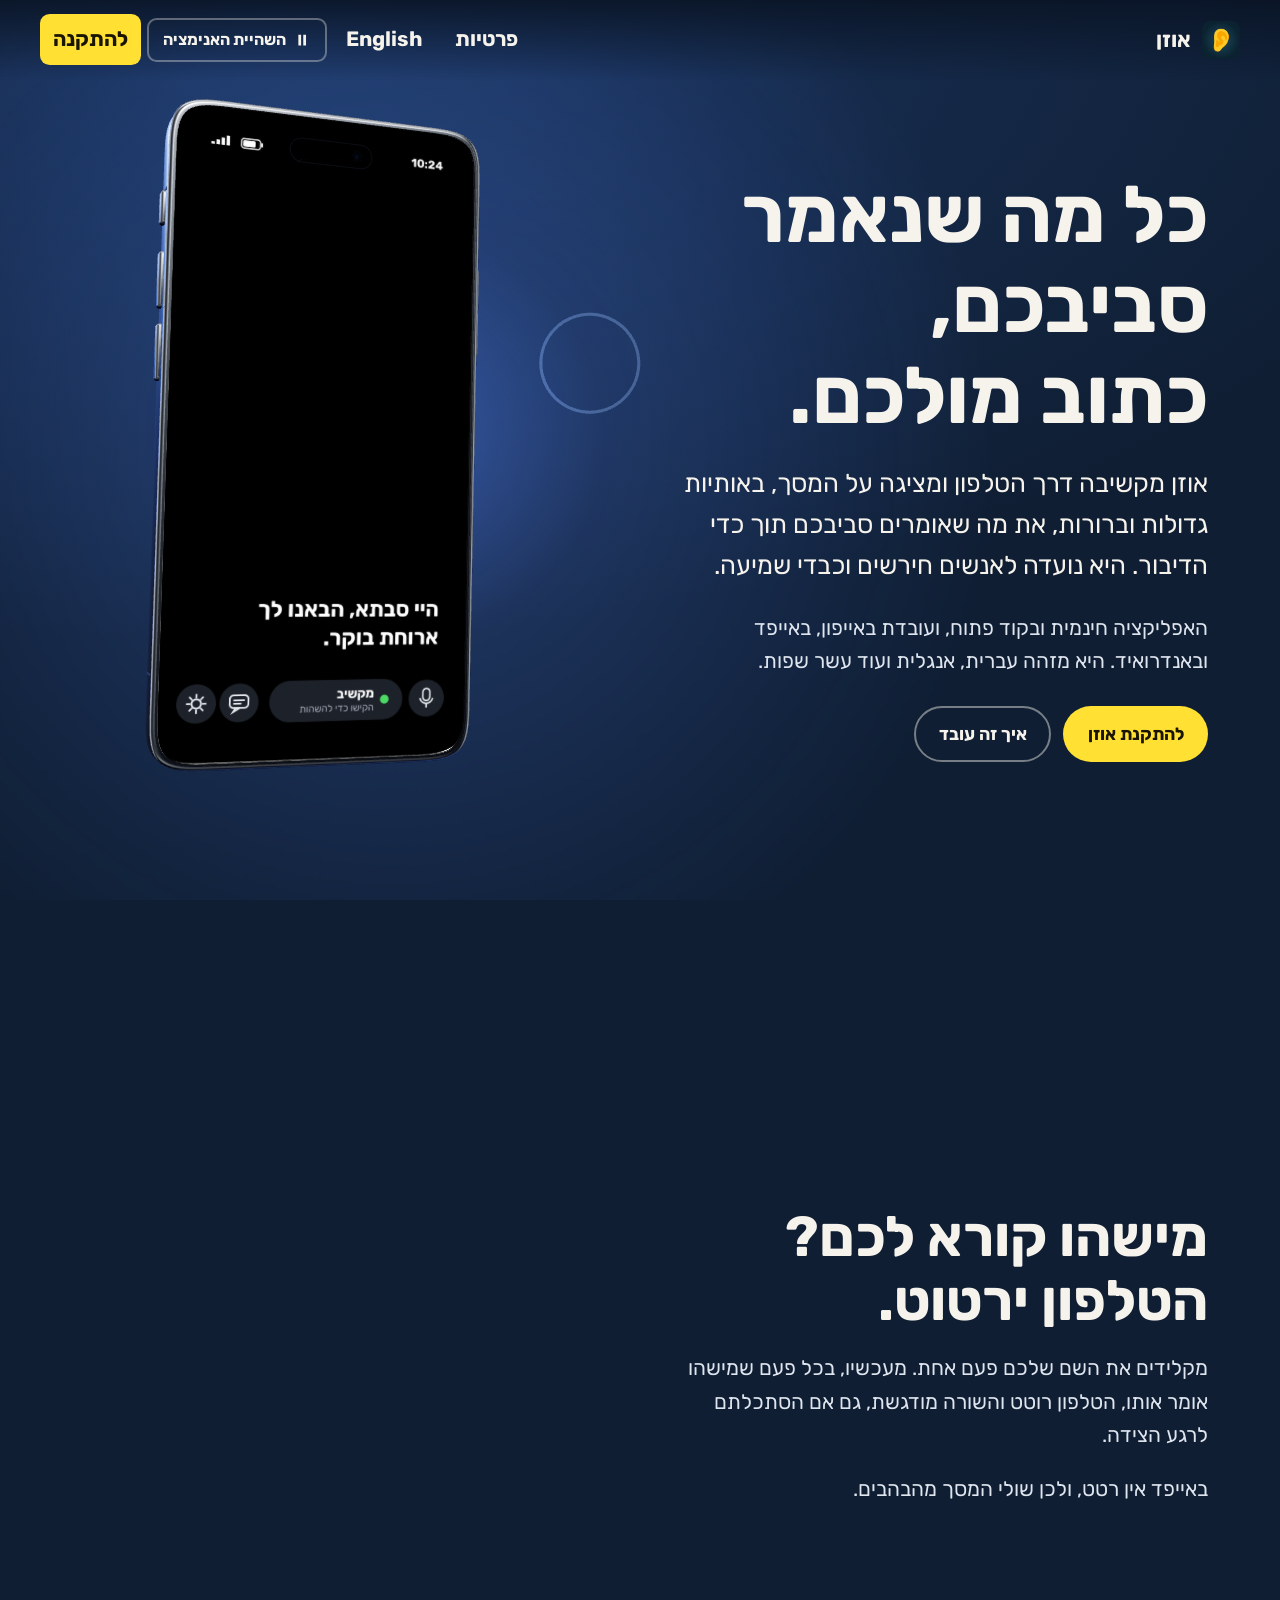
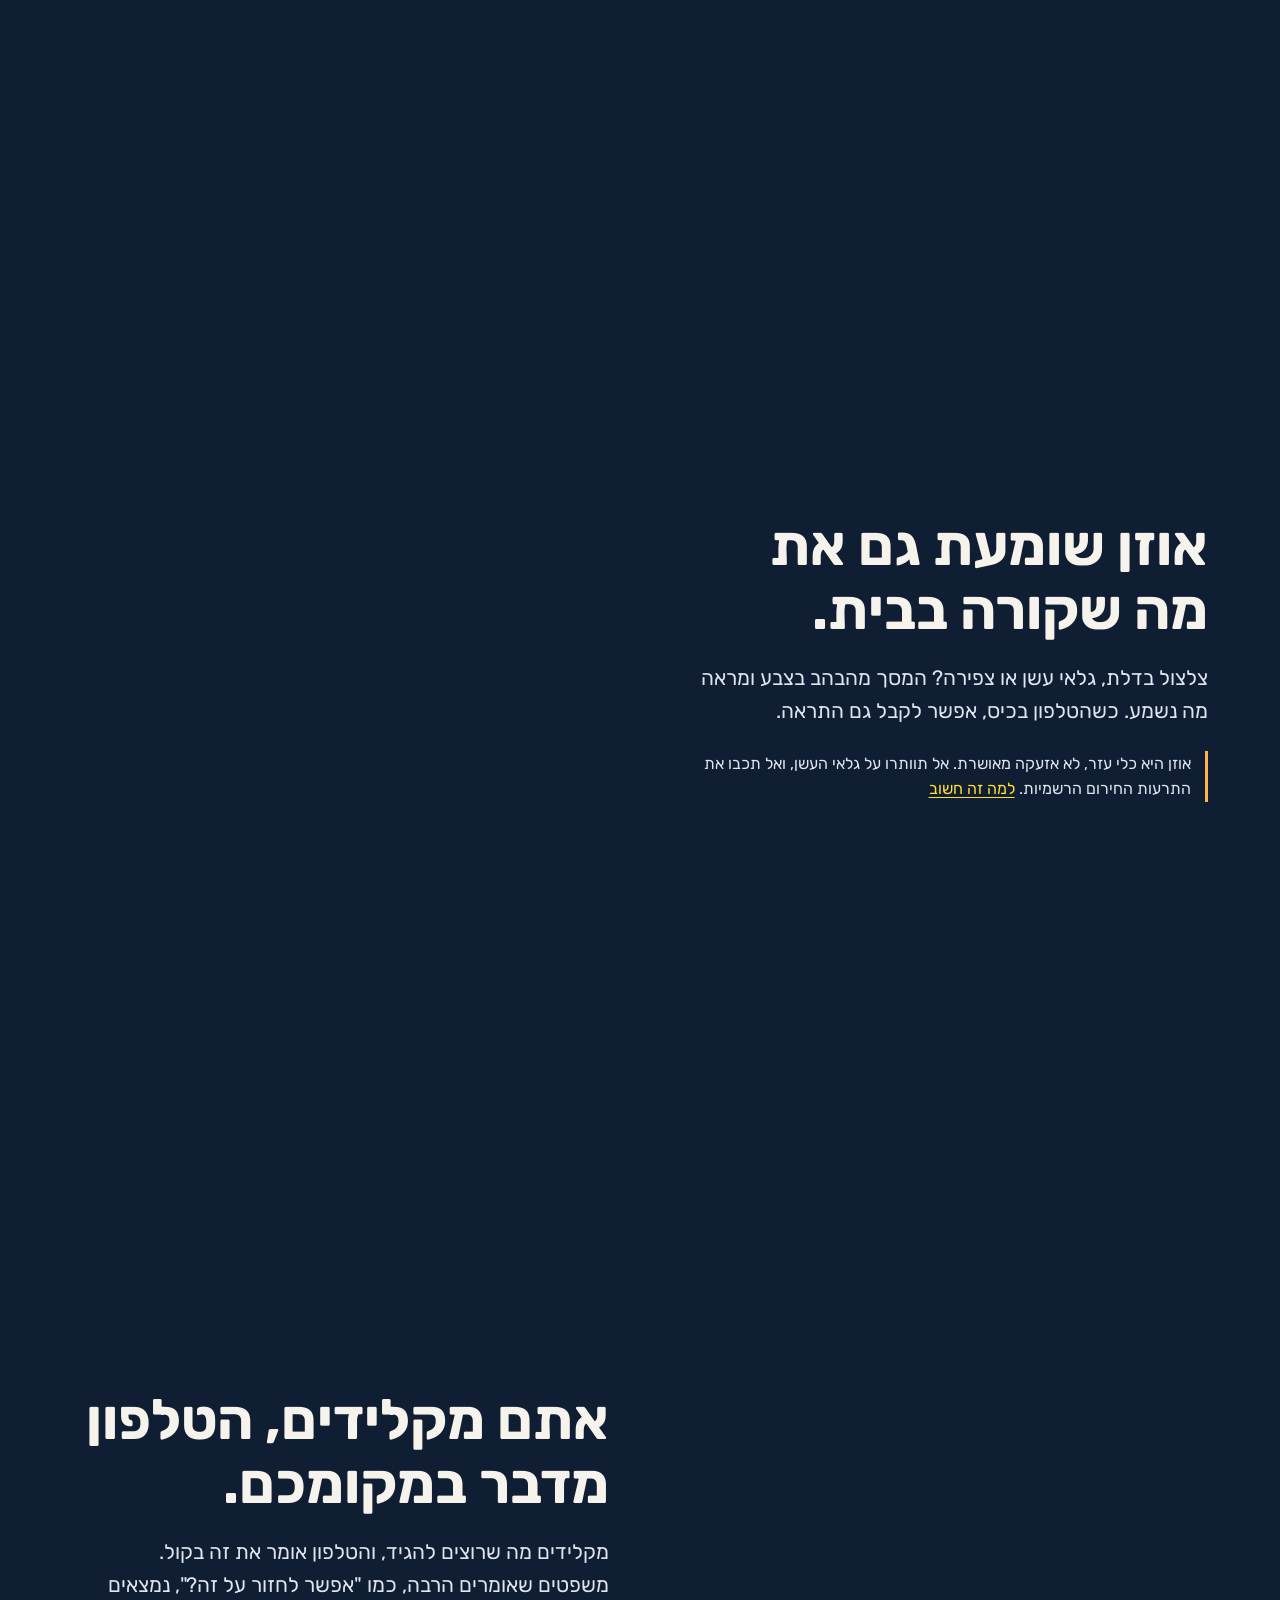
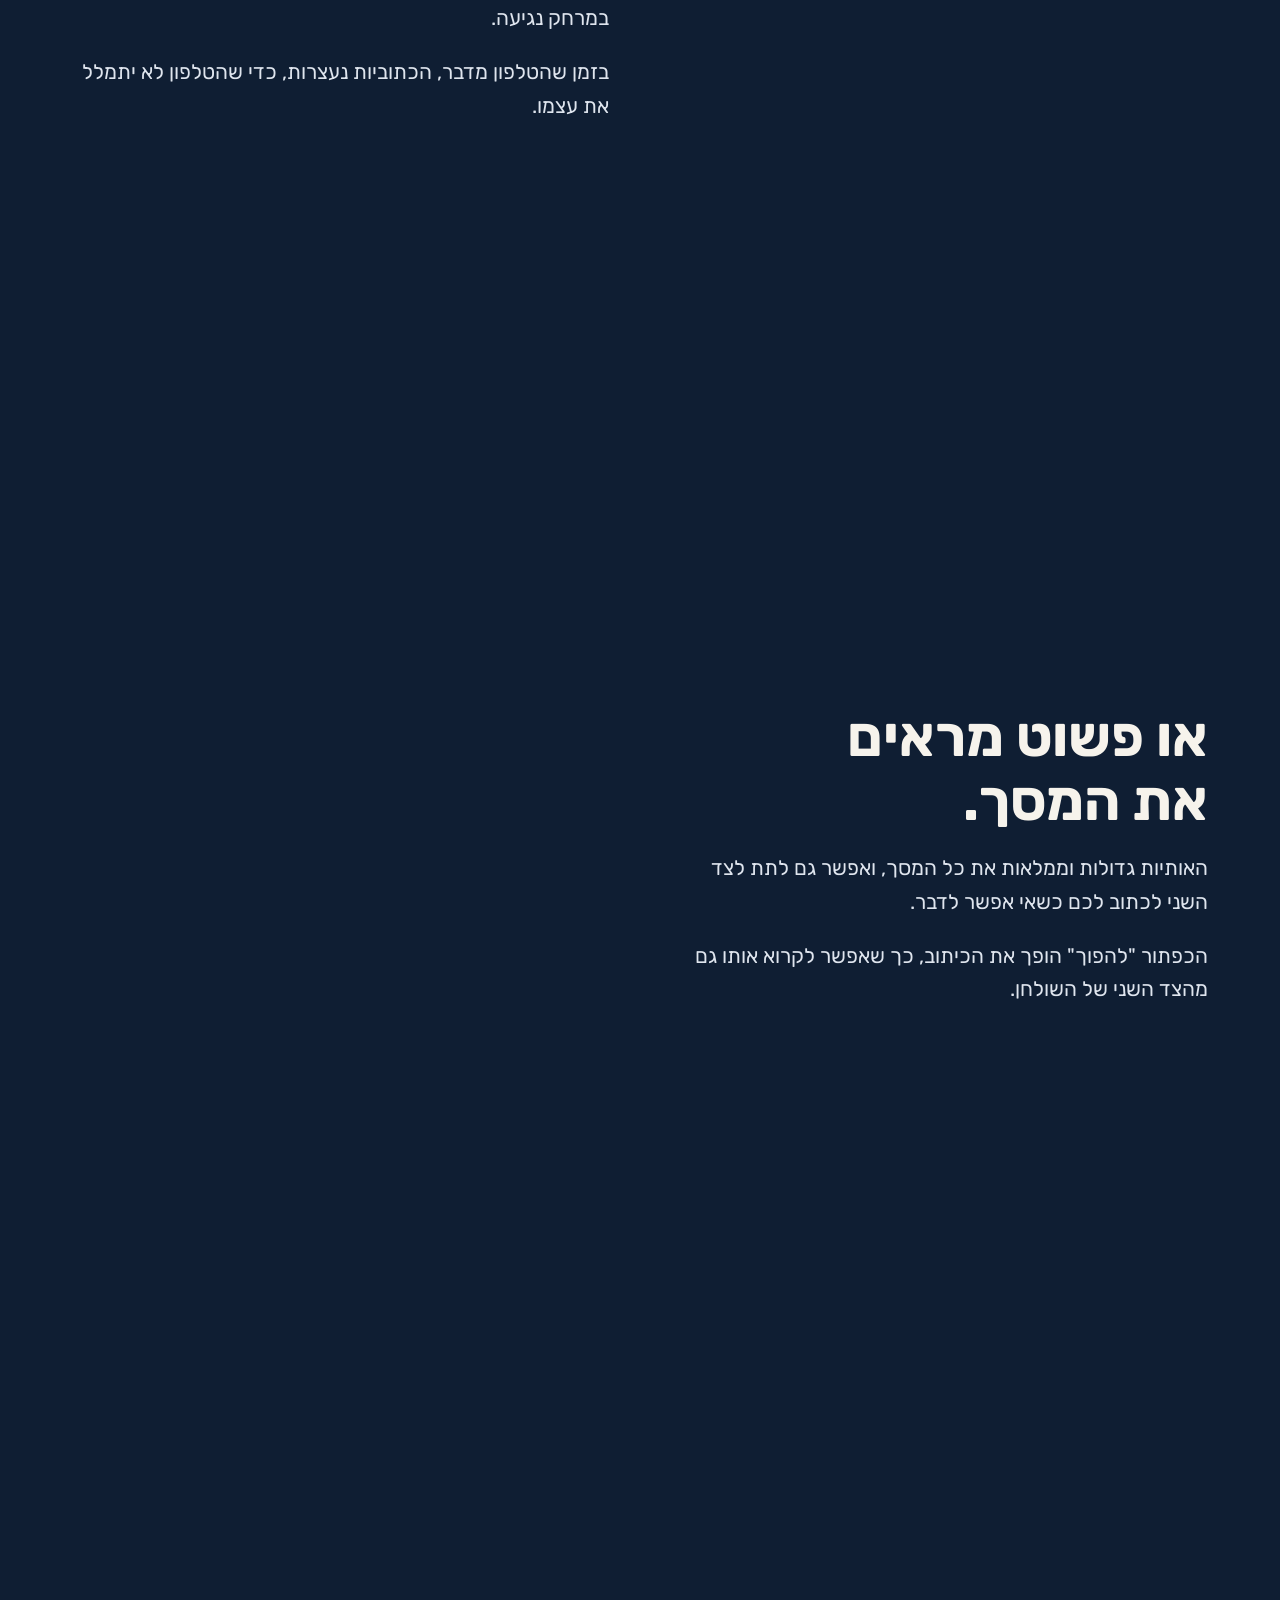
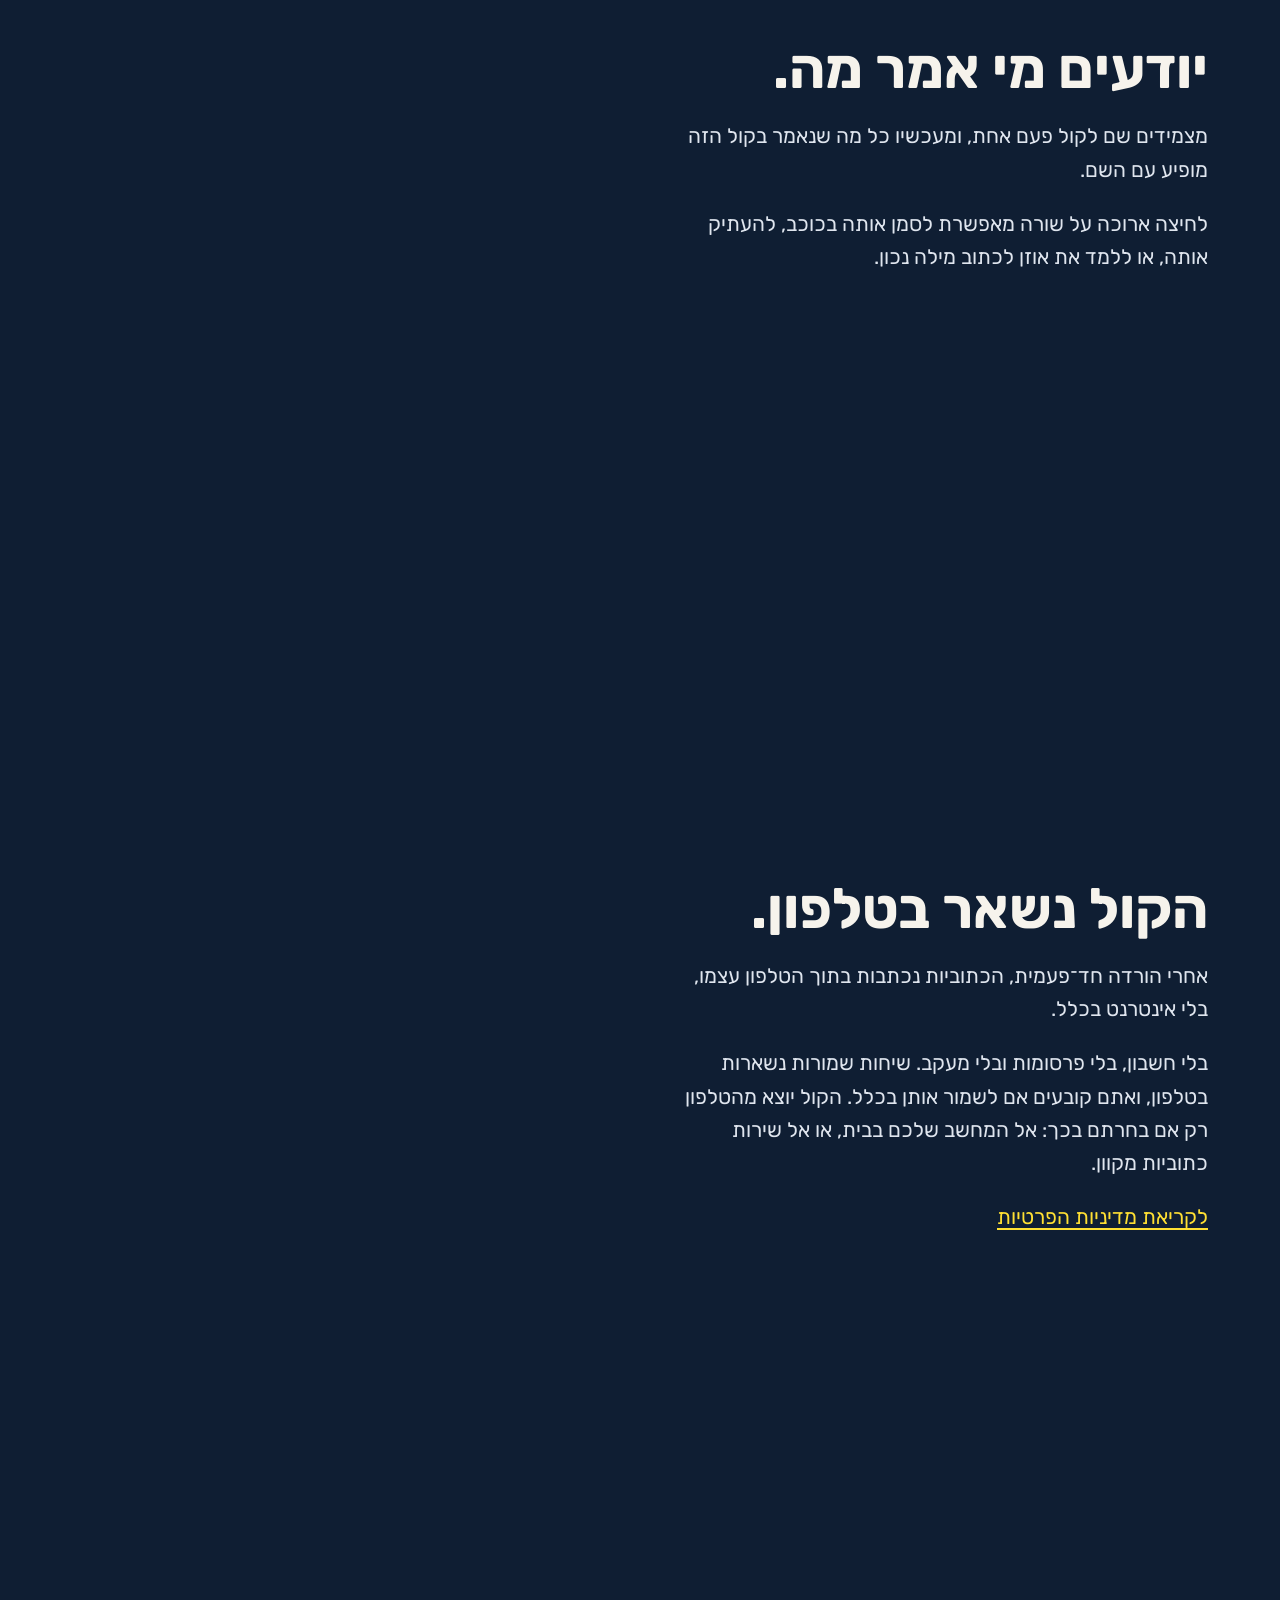
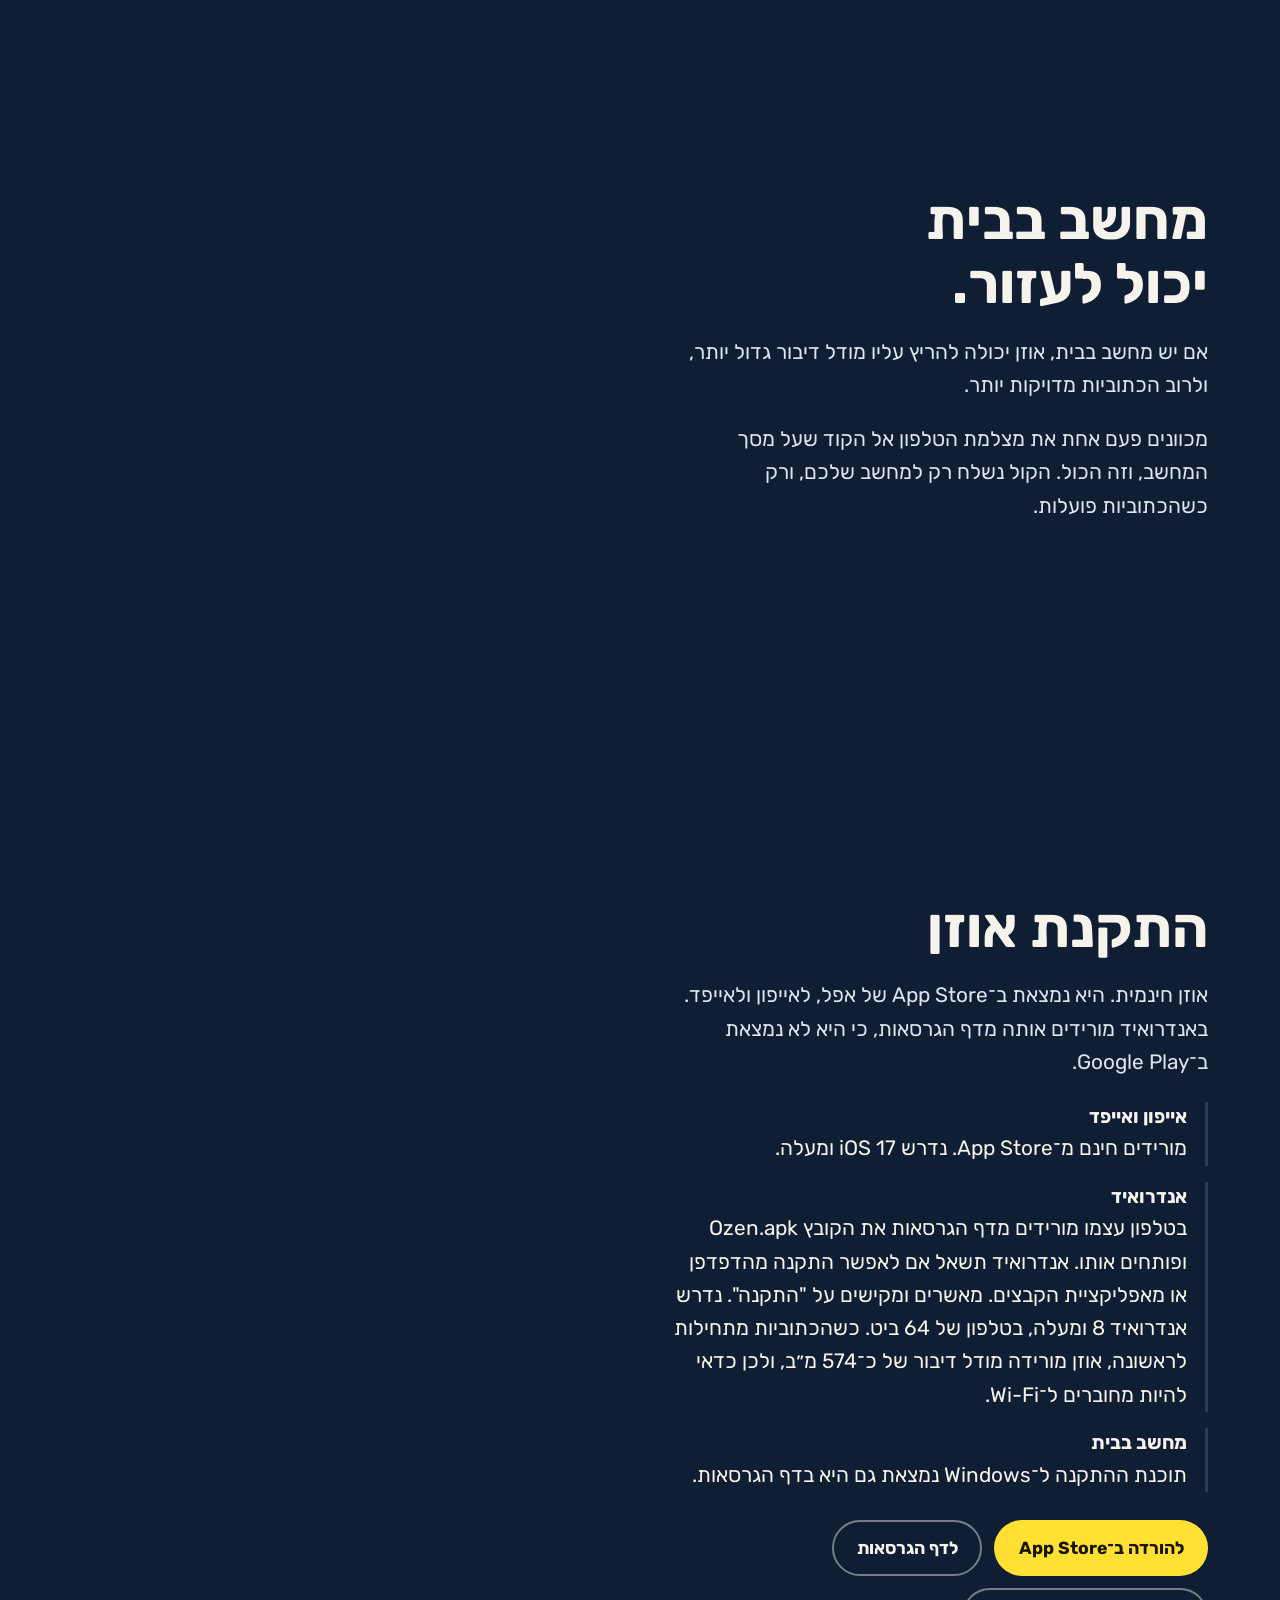
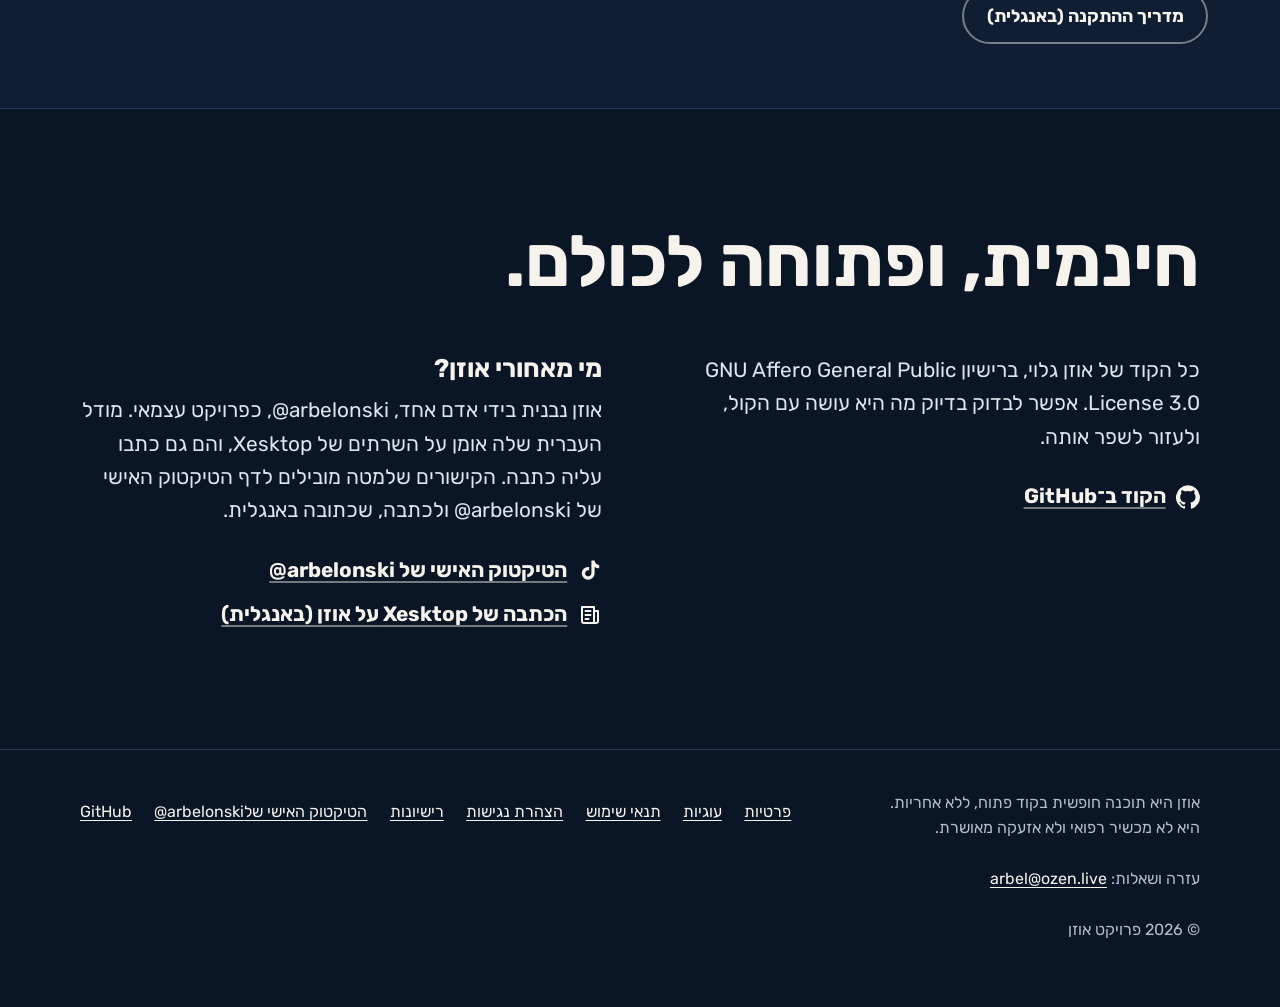
==== he/index.html @ 42f88570 "Privacy and terms pages show 4 November 2026 as their last update" ====
<!doctype html>
<html lang="he" dir="rtl">
<head>
<meta charset="utf-8">
<meta http-equiv="Content-Security-Policy" content="default-src 'self'; script-src 'self'; style-src 'self'; img-src 'self' data: blob:; font-src 'self'; connect-src 'self'; media-src 'none'; object-src 'none'; frame-src 'none'; worker-src 'none'; manifest-src 'self'; base-uri 'none'; form-action 'none'; upgrade-insecure-requests">
<meta name="referrer" content="no-referrer">
<meta name="viewport" content="width=device-width, initial-scale=1, viewport-fit=cover">
<title>אוזן: כתוביות חיות לכל מה שנאמר סביבכם</title>
<meta name="description" content="אפליקציית כתוביות חיות לאייפון ולאנדרואיד, חינמית ובקוד פתוח. אוזן כותבת על המסך, באותיות גדולות וברורות, מה שאומרים סביבכם תוך כדי הדיבור. היא נועדה לאנשים חירשים וכבדי שמיעה.">
<meta name="theme-color" content="#0f1e33">
<meta name="color-scheme" content="dark">
<link rel="canonical" href="https://ozen.live/he/">
<link rel="alternate" hreflang="en" href="https://ozen.live/">
<link rel="alternate" hreflang="he" href="https://ozen.live/he/">
<link rel="alternate" hreflang="x-default" href="https://ozen.live/">
<script type="application/ld+json">
{"@context": "https://schema.org", "@type": "WebSite", "name": "אוזן", "alternateName": "Ozen", "url": "https://ozen.live/he/", "inLanguage": "he"}
</script>
<meta property="og:type" content="website">
<meta property="og:url" content="https://ozen.live/he/">
<meta property="og:locale" content="he_IL">
<meta property="og:locale:alternate" content="en_US">
<meta property="og:title" content="אוזן: כתוביות חיות לכל מה שנאמר סביבכם">
<meta property="og:description" content="כתוביות גדולות וברורות של מה שנאמר סביבכם, שנכתבות בתוך הטלפון עצמו. חינמית ובקוד פתוח.">
<meta property="og:image" content="https://ozen.live/og-he.png">
<meta property="og:image:width" content="1200">
<meta property="og:image:height" content="630">
<meta property="og:image:alt" content="טלפון שמציג כתוביות חיות של שיחה, ולצידו הכיתוב: כל מה שנאמר סביבכם, כתוב מולכם.">
<meta name="twitter:card" content="summary_large_image">
<link rel="icon" href="/favicon.ico" sizes="48x48">
<link rel="icon" href="/icon-192.png" type="image/png" sizes="192x192">
<link rel="apple-touch-icon" href="/apple-touch-icon.png">
<link rel="preload" href="../fonts/Rubik-hebrew.woff2" as="font" type="font/woff2" crossorigin>
<link rel="preload" href="../fonts/Rubik-latin.woff2" as="font" type="font/woff2" crossorigin>
<link rel="modulepreload" href="../vendor/three.module.min.js">
<link rel="modulepreload" href="../vendor/GLTFLoader.js">
<link rel="modulepreload" href="../vendor/BufferGeometryUtils.js">
<link rel="preload" href="../models/poster-he.webp" as="image" media="not all and (min-aspect-ratio: 1/1) and (min-width: 37.5rem)" fetchpriority="high">
<link rel="preload" href="../models/back-colour.jpg?v=202611041925" as="image" crossorigin>
<link rel="preload" href="../models/back-rough.png?v=202611041925" as="image" crossorigin>
<link rel="stylesheet" href="../css/site.css?v=202611041925">
<script type="module" src="../js/stage.js?v=202611041925"></script>
</head>
<body>
<a class="skip-link" href="#main">דילוג לתוכן</a>

<header class="site-header">
  <a class="brand" href="./" aria-label="אוזן, דף הבית">
    <img src="../icon-128.png" alt="" width="40" height="40">
    <span>אוזן</span>
  </a>
  <nav class="site-nav" aria-label="תפריט ראשי">
    <a class="nav-optional" href="#private">פרטיות</a>
    <a class="lang-switch" href="../" lang="en" hreflang="en">English</a>
    <button class="motion-toggle" type="button" hidden>
      <svg class="icon-pause" viewBox="0 0 24 24" aria-hidden="true" focusable="false"><path fill="currentColor" d="M7 5h3.6v14H7zm6.4 0H17v14h-3.6z"/></svg>
      <svg class="icon-play" viewBox="0 0 24 24" aria-hidden="true" focusable="false"><path fill="currentColor" d="M8 5.2v13.6L18.8 12z"/></svg>
      <span class="motion-label">השהיית האנימציה</span>
    </button>
    <a class="nav-get" href="#get">להתקנה</a>
  </nav>
</header>

<main id="main">
  <div class="story">
    <div class="stage" aria-hidden="true"><div class="stage-poster"></div><canvas></canvas></div>

    <section class="chapter" id="top" data-scene="captions" aria-labelledby="h-hero">
      <div class="chapter-text">
        <h1 id="h-hero">כל מה שנאמר סביבכם, כתוב מולכם.</h1>
        <p class="lede">אוזן מקשיבה דרך הטלפון ומציגה על המסך, באותיות גדולות וברורות, את מה שאומרים סביבכם תוך כדי הדיבור. היא נועדה לאנשים חירשים וכבדי שמיעה.</p>
        <p>האפליקציה חינמית ובקוד פתוח, ועובדת באייפון, באייפד ובאנדרואיד. היא מזהה עברית, אנגלית ועוד עשר שפות.</p>
        <div class="actions">
          <a class="btn btn-primary" href="#get">להתקנת אוזן</a>
          <a class="btn btn-quiet" href="#called">איך זה עובד</a>
        </div>
      </div>
    </section>

    <section class="chapter" id="called" data-scene="called" aria-labelledby="h-called">
      <div class="chapter-text">
        <h2 id="h-called">מישהו קורא לכם? הטלפון ירטוט.</h2>
        <p>מקלידים את השם שלכם פעם אחת. מעכשיו, בכל פעם שמישהו אומר אותו, הטלפון רוטט והשורה מודגשת, גם אם הסתכלתם לרגע הצידה.</p>
        <p>באייפד אין רטט, ולכן שולי המסך מהבהבים.</p>
      </div>
    </section>

    <section class="chapter" id="house" data-scene="house" aria-labelledby="h-house">
      <div class="chapter-text">
        <h2 id="h-house">אוזן שומעת גם את מה שקורה בבית.</h2>
        <p>צלצול בדלת, גלאי עשן או צפירה? המסך מהבהב בצבע ומראה מה נשמע. כשהטלפון בכיס, אפשר לקבל גם התראה.</p>
        <p class="note">אוזן היא כלי עזר, לא אזעקה מאושרת. אל תוותרו על גלאי העשן, ואל תכבו את התרעות החירום הרשמיות. <a href="terms.html#safety">למה זה חשוב</a></p>
      </div>
    </section>

    <section class="chapter chapter-mirror" id="reply" data-scene="reply" aria-labelledby="h-reply">
      <div class="chapter-text">
        <h2 id="h-reply">אתם מקלידים, הטלפון מדבר במקומכם.</h2>
        <p>מקלידים מה שרוצים להגיד, והטלפון אומר את זה בקול. משפטים שאומרים הרבה, כמו "אפשר לחזור על זה?", נמצאים במרחק נגיעה.</p>
        <p>בזמן שהטלפון מדבר, הכתוביות נעצרות, כדי שהטלפון לא יתמלל את עצמו.</p>
      </div>
    </section>

    <section class="chapter" id="letters" data-scene="letters" aria-labelledby="h-letters">
      <div class="chapter-text">
        <h2 id="h-letters">או פשוט מראים את המסך.</h2>
        <p>האותיות גדולות וממלאות את כל המסך, ואפשר גם לתת לצד השני לכתוב לכם כשאי אפשר לדבר.</p>
        <p>הכפתור "להפוך" הופך את הכיתוב, כך שאפשר לקרוא אותו גם מהצד השני של השולחן.</p>
      </div>
    </section>

    <section class="chapter" id="speakers" data-scene="speakers" aria-labelledby="h-speakers">
      <div class="chapter-text">
        <h2 id="h-speakers">יודעים מי אמר מה.</h2>
        <p>מצמידים שם לקול פעם אחת, ומעכשיו כל מה שנאמר בקול הזה מופיע עם השם.</p>
        <p>לחיצה ארוכה על שורה מאפשרת לסמן אותה בכוכב, להעתיק אותה, או ללמד את אוזן לכתוב מילה נכון.</p>
      </div>
    </section>

    <section class="chapter" id="private" data-scene="private" aria-labelledby="h-private">
      <div class="chapter-text">
        <h2 id="h-private">הקול נשאר בטלפון.</h2>
        <p>אחרי הורדה חד־פעמית, הכתוביות נכתבות בתוך הטלפון עצמו, בלי אינטרנט בכלל.</p>
        <p>בלי חשבון, בלי פרסומות ובלי מעקב. שיחות שמורות נשארות בטלפון, ואתם קובעים אם לשמור אותן בכלל. הקול יוצא מהטלפון רק אם בחרתם בכך: אל המחשב שלכם בבית, או אל שירות כתוביות מקוון.</p>
        <p class="chapter-link"><a href="privacy.html">לקריאת מדיניות הפרטיות</a></p>
      </div>
    </section>

    <section class="chapter" id="home-computer" data-scene="home" aria-labelledby="h-home">
      <div class="chapter-text">
        <h2 id="h-home">מחשב בבית יכול לעזור.</h2>
        <p>אם יש מחשב בבית, אוזן יכולה להריץ עליו מודל דיבור גדול יותר, ולרוב הכתוביות מדויקות יותר.</p>
        <p>מכוונים פעם אחת את מצלמת הטלפון אל הקוד שעל מסך המחשב, וזה הכול. הקול נשלח רק למחשב שלכם, ורק כשהכתוביות פועלות.</p>
      </div>
    </section>

    <section class="chapter" id="get" data-scene="get" aria-labelledby="h-get">
      <div class="chapter-text">
        <h2 id="h-get">התקנת אוזן</h2>
        <p>אוזן חינמית. היא נמצאת ב־App Store של אפל, לאייפון ולאייפד. באנדרואיד מורידים אותה מדף הגרסאות, כי היא לא נמצאת ב־Google Play.</p>
        <ul class="get-list">
          <li><strong>אייפון ואייפד</strong>מורידים חינם מ־App Store. נדרש iOS 17 ומעלה.</li>
          <li><strong>אנדרואיד</strong>בטלפון עצמו מורידים מדף הגרסאות את הקובץ <bdi>Ozen.apk</bdi> ופותחים אותו. אנדרואיד תשאל אם לאפשר התקנה מהדפדפן או מאפליקציית הקבצים. מאשרים ומקישים על "התקנה". נדרש אנדרואיד 8 ומעלה, בטלפון של 64 ביט. כשהכתוביות מתחילות לראשונה, אוזן מורידה מודל דיבור של כ־574 מ״ב, ולכן כדאי להיות מחוברים ל־Wi-Fi.</li>
          <li><strong>מחשב בבית</strong>תוכנת ההתקנה ל־Windows נמצאת גם היא בדף הגרסאות.</li>
        </ul>
        <div class="actions">
          <a class="btn btn-primary" href="https://apps.apple.com/app/id6821325968">להורדה ב־App Store</a>
          <a class="btn btn-quiet" href="https://github.com/arbelonson-source/ozen/releases/latest">לדף הגרסאות</a>
          <a class="btn btn-quiet" href="https://github.com/arbelonson-source/ozen/blob/master/docs/getting-started.md" hreflang="en">מדריך ההתקנה (באנגלית)</a>
        </div>
      </div>
    </section>
  </div>

  <section class="panel" aria-labelledby="h-open">
    <div class="panel-inner">
      <h2 id="h-open" class="panel-title">חינמית, ופתוחה לכולם.</h2>
      <div class="panel-cols">
        <div>
          <p>כל הקוד של אוזן גלוי, ברישיון <bdi lang="en">GNU Affero General Public License 3.0</bdi>. אפשר לבדוק בדיוק מה היא עושה עם הקול, ולעזור לשפר אותה.</p>
          <a class="panel-link" href="https://github.com/arbelonson-source/ozen">
            <svg viewBox="0 0 24 24" aria-hidden="true" focusable="false"><path fill="currentColor" d="M12 .3a12 12 0 0 0-3.8 23.4c.6.1.8-.3.8-.6v-2c-3.3.7-4-1.6-4-1.6-.6-1.4-1.4-1.8-1.4-1.8-1-.7.1-.7.1-.7 1.2.1 1.8 1.2 1.8 1.2 1 1.8 2.8 1.3 3.5 1 0-.8.4-1.3.7-1.6-2.7-.3-5.5-1.3-5.5-6 0-1.2.5-2.3 1.3-3.1-.2-.4-.6-1.6 0-3.2 0 0 1-.3 3.4 1.2a11.5 11.5 0 0 1 6 0c2.3-1.5 3.3-1.2 3.3-1.2.6 1.6.2 2.8 0 3.2.9.8 1.3 1.9 1.3 3.2 0 4.6-2.8 5.6-5.5 5.9.5.4.9 1 .9 2.2v3.3c0 .3.1.7.8.6A12 12 0 0 0 12 .3"/></svg>
            <span>הקוד ב־GitHub</span>
          </a>
        </div>
        <div>
          <h2 class="panel-sub" id="h-who">מי מאחורי אוזן?</h2>
          <p>אוזן נבנית בידי אדם אחד, <bdi>@arbelonski</bdi>, כפרויקט עצמאי. מודל העברית שלה אומן על השרתים של <bdi>Xesktop</bdi>, והם גם כתבו עליה כתבה. הקישורים שלמטה מובילים לדף הטיקטוק האישי של <bdi>@arbelonski</bdi> ולכתבה, שכתובה באנגלית.</p>
          <a class="panel-link" href="https://www.tiktok.com/@arbelonski">
            <svg viewBox="0 0 24 24" aria-hidden="true" focusable="false"><path fill="currentColor" d="M16.6 2.5c.4 2.6 2 4.3 4.6 4.5v3.3c-1.7.1-3.2-.4-4.6-1.3v6.3c0 3.6-2.9 6.4-6.4 6.4S3.8 18.9 3.8 15.3s2.9-6.4 6.4-6.4c.3 0 .6 0 .9.1v3.3c-.3-.1-.6-.1-.9-.1-1.7 0-3.1 1.4-3.1 3.1s1.4 3.1 3.1 3.1 3.2-1.4 3.2-3.1V2.5h3.2z"/></svg>
            <span>הטיקטוק האישי של <bdi>@arbelonski</bdi></span>
          </a>
          <a class="panel-link" href="https://xesktop.com/blog/breaking-the-sound-barrier-how-this-developer-made-accessible-conversations/" hreflang="en">
            <svg viewBox="0 0 24 24" aria-hidden="true" focusable="false"><path fill="none" stroke="currentColor" stroke-width="2" stroke-linejoin="round" stroke-linecap="round" d="M4 4h12v16H6a2 2 0 0 1-2-2V4zM16 8h4v10a2 2 0 0 1-2 2h-2M7.5 8h5M7.5 12h5M7.5 16h3"/></svg>
            <span>הכתבה של <bdi>Xesktop</bdi> על אוזן (באנגלית)</span>
          </a>
        </div>
      </div>
    </div>
  </section>
</main>

<footer class="site-footer">
  <div class="footer-inner">
    <div>
      <p>אוזן היא תוכנה חופשית בקוד פתוח, ללא אחריות.<br>היא לא מכשיר רפואי ולא אזעקה מאושרת.</p>
      <p>עזרה ושאלות: <a href="mailto:arbel@ozen.live"><bdi>arbel@ozen.live</bdi></a></p>
      <p>© 2026 פרויקט אוזן</p>
    </div>
    <nav aria-label="מידע משפטי ועוד">
      <ul>
        <li><a href="privacy.html">פרטיות</a></li>
        <li><a href="cookies.html">עוגיות</a></li>
        <li><a href="terms.html">תנאי שימוש</a></li>
        <li><a href="accessibility.html">הצהרת נגישות</a></li>
        <li><a href="licenses.html">רישיונות</a></li>
        <li><a href="https://www.tiktok.com/@arbelonski">הטיקטוק האישי של <bdi>@arbelonski</bdi></a></li>
        <li><a href="https://github.com/arbelonson-source/ozen">GitHub</a></li>
      </ul>
    </nav>
  </div>
</footer>

</body>
</html>
---- css/site.css ----
/* Self-hosted fonts: Atkinson Hyperlegible for text, Rubik for headings. */
/* latin-ext */
@font-face {
  font-family: 'Atkinson Hyperlegible';
  font-style: normal;
  font-weight: 400;
  font-display: swap;
  src: url(../fonts/AtkinsonHyperlegible-400-latin-ext.woff2) format('woff2');
  unicode-range: U+0100-02BA, U+02BD-02C5, U+02C7-02CC, U+02CE-02D7, U+02DD-02FF, U+0304, U+0308, U+0329, U+1D00-1DBF, U+1E00-1E9F, U+1EF2-1EFF, U+2020, U+20A0-20AB, U+20AD-20C4, U+2113, U+2C60-2C7F, U+A720-A7FF;
}
/* latin */
@font-face {
  font-family: 'Atkinson Hyperlegible';
  font-style: normal;
  font-weight: 400;
  font-display: swap;
  src: url(../fonts/AtkinsonHyperlegible-400-latin.woff2) format('woff2');
  unicode-range: U+0000-00FF, U+0131, U+0152-0153, U+02BB-02BC, U+02C6, U+02DA, U+02DC, U+0304, U+0308, U+0329, U+2000-206F, U+20AC, U+2122, U+2191, U+2193, U+2212, U+2215, U+FEFF, U+FFFD;
}
/* latin-ext */
@font-face {
  font-family: 'Atkinson Hyperlegible';
  font-style: normal;
  font-weight: 700;
  font-display: swap;
  src: url(../fonts/AtkinsonHyperlegible-700-latin-ext.woff2) format('woff2');
  unicode-range: U+0100-02BA, U+02BD-02C5, U+02C7-02CC, U+02CE-02D7, U+02DD-02FF, U+0304, U+0308, U+0329, U+1D00-1DBF, U+1E00-1E9F, U+1EF2-1EFF, U+2020, U+20A0-20AB, U+20AD-20C4, U+2113, U+2C60-2C7F, U+A720-A7FF;
}
/* latin */
@font-face {
  font-family: 'Atkinson Hyperlegible';
  font-style: normal;
  font-weight: 700;
  font-display: swap;
  src: url(../fonts/AtkinsonHyperlegible-700-latin.woff2) format('woff2');
  unicode-range: U+0000-00FF, U+0131, U+0152-0153, U+02BB-02BC, U+02C6, U+02DA, U+02DC, U+0304, U+0308, U+0329, U+2000-206F, U+20AC, U+2122, U+2191, U+2193, U+2212, U+2215, U+FEFF, U+FFFD;
}
/* hebrew: one variable file for every weight */
@font-face {
  font-family: 'Rubik';
  font-style: normal;
  font-weight: 300 900;
  font-display: swap;
  src: url(../fonts/Rubik-hebrew.woff2) format('woff2');
  unicode-range: U+0307-0308, U+0590-05FF, U+200C-2010, U+20AA, U+25CC, U+FB1D-FB4F;
}
/* latin-ext: one variable file for every weight */
@font-face {
  font-family: 'Rubik';
  font-style: normal;
  font-weight: 300 900;
  font-display: swap;
  src: url(../fonts/Rubik-latin-ext.woff2) format('woff2');
  unicode-range: U+0100-02BA, U+02BD-02C5, U+02C7-02CC, U+02CE-02D7, U+02DD-02FF, U+0304, U+0308, U+0329, U+1D00-1DBF, U+1E00-1E9F, U+1EF2-1EFF, U+2020, U+20A0-20AB, U+20AD-20C4, U+2113, U+2C60-2C7F, U+A720-A7FF;
}
/* latin: one variable file for every weight */
@font-face {
  font-family: 'Rubik';
  font-style: normal;
  font-weight: 300 900;
  font-display: swap;
  src: url(../fonts/Rubik-latin.woff2) format('woff2');
  unicode-range: U+0000-00FF, U+0131, U+0152-0153, U+02BB-02BC, U+02C6, U+02DA, U+02DC, U+0304, U+0308, U+0329, U+2000-206F, U+20AC, U+2122, U+2191, U+2193, U+2212, U+2215, U+FEFF, U+FFFD;
}

:root {
  --ink: #0f1e33;
  --ink-deep: #0a1526;
  --ink-raised: #16294a;
  --paper: #f6f3ec;
  --muted: #b3bdcc;
  --line: #2a3b5a;
  --yellow: #ffe033;
  --yellow-ink: #1a1500;
  --blue: #8db4ff;
  --amber: #ffb547;
  --focus: #ffe033;
  --display: "Rubik", system-ui, sans-serif;
  --body: "Atkinson Hyperlegible", system-ui, -apple-system, "Segoe UI", sans-serif;
  --measure: 34rem;
  --gutter: clamp(1rem, 4vw, 2.5rem);
}

/* The Hebrew pages set everything in Rubik, which has Hebrew letters, and
   drop the tight heading tracking that only suits Latin capitals. */
:root:lang(he) { --body: "Rubik", system-ui, sans-serif; }
/* Hebrew final letters (ך ן ף ץ) and ק reach below the line, so Hebrew
   headings get more room between lines, and a weight that keeps the
   letters' counters open at display sizes. */
:lang(he) h1, :lang(he) h2, :lang(he) h3 { letter-spacing: 0; line-height: 1.14; font-weight: 700; }

* { box-sizing: border-box; }

html {
  -webkit-text-size-adjust: 100%;
  scroll-behavior: smooth;
  /* Keeps links and keyboard focus clear of the fixed header. */
  scroll-padding-top: 5rem;
  background: var(--ink);
}

@media (prefers-reduced-motion: reduce) {
  html { scroll-behavior: auto; }
  .site-header::before { transition: none; }
}

body {
  margin: 0;
  background:
    radial-gradient(120% 80% at 80% 0%, #1b3560 0%, transparent 60%),
    var(--ink);
  color: var(--paper);
  font-family: var(--body);
  font-size: clamp(1.125rem, 0.4vw + 1rem, 1.3rem);
  line-height: 1.6;
  text-rendering: optimizeLegibility;
}

a { color: var(--yellow); text-underline-offset: 0.18em; text-decoration-thickness: 0.08em; }
a:hover { text-decoration-thickness: 0.14em; }

:focus-visible {
  outline: 3px solid var(--focus);
  outline-offset: 4px;
  border-radius: 6px;
}

.skip-link {
  position: absolute;
  inset-inline-start: 1rem;
  top: -4rem;
  z-index: 50;
  padding: 0.75rem 1.1rem;
  background: var(--yellow);
  color: var(--yellow-ink);
  font-weight: 700;
  border-radius: 0.6rem;
  text-decoration: none;
}
.skip-link:focus { top: 1rem; }

.visually-hidden {
  position: absolute !important;
  width: 1px; height: 1px;
  margin: -1px; padding: 0; border: 0;
  overflow: hidden;
  clip: rect(0 0 0 0);
  white-space: nowrap;
}

h1, h2, h3 {
  font-family: var(--display);
  font-weight: 800;
  line-height: 1.04;
  letter-spacing: -0.02em;
  margin: 0;
  text-wrap: balance;
}

p { margin: 0 0 1em; text-wrap: pretty; }

/* Header */

.site-header {
  position: fixed;
  inset: 0 0 auto 0;
  z-index: 30;
  display: flex;
  align-items: center;
  justify-content: space-between;
  gap: 1rem;
  padding: 0.9rem var(--gutter);
  background: linear-gradient(to bottom, rgba(10, 21, 38, 0.92), rgba(10, 21, 38, 0));
}

/* Once the page scrolls, text passes under the header, so it turns solid
   with a short soft edge below. */
.site-header::before {
  content: "";
  position: absolute;
  inset: 0 0 -1.25rem 0;
  z-index: -1;
  pointer-events: none;
  background: linear-gradient(to bottom, rgb(10, 21, 38) calc(100% - 1.25rem), rgba(10, 21, 38, 0));
  opacity: 0;
  transition: opacity 200ms ease;
}
.site-header[data-scrolled="true"]::before,
.doc-page .site-header::before { opacity: 1; }

.brand {
  display: inline-flex;
  align-items: center;
  gap: 0.65rem;
  color: var(--paper);
  text-decoration: none;
  font-family: var(--display);
  font-weight: 700;
  font-size: 1.35rem;
  min-height: 2.75rem;
}
.brand img { width: 2.4rem; height: 2.4rem; border-radius: 22%; }

.site-nav { display: flex; align-items: center; gap: 0.4rem; }
.site-nav a {
  color: var(--paper);
  text-decoration: none;
  font-weight: 700;
  padding: 0.55rem 0.8rem;
  border-radius: 0.6rem;
}
.site-nav a:hover { background: rgba(255, 255, 255, 0.08); }
/* Links in the header are plain text, the pause control is outlined, and
   the one main action is yellow. */
.site-nav .lang-switch { display: inline-flex; align-items: center; min-height: 2.75rem; }
.lang-switch:lang(he) { font-family: "Rubik", system-ui, sans-serif; }
.site-nav .nav-get { background: var(--yellow); color: var(--yellow-ink); }
.site-nav .nav-get:hover { background: #fff07a; }

@media (max-width: 34rem) {
  .site-nav .nav-optional { display: none; }
}

/* Small phones: the language link, the pause button and Get Ozen still fit
   on one line beside the name. */
.site-nav a { white-space: nowrap; }
@media (max-width: 24.5rem) {
  .site-header { gap: 0.5rem; }
  .site-nav { gap: 0.3rem; }
  .site-nav a { padding: 0.5rem 0.65rem; }
  .site-nav .lang-switch { padding: 0.4rem 0.6rem; }
  .brand { gap: 0.5rem; font-size: 1.2rem; }
  .brand img { width: 2.1rem; height: 2.1rem; }
}
@media (max-width: 22rem) {
  .brand span {
    position: absolute;
    width: 1px; height: 1px;
    margin: -1px; padding: 0; border: 0;
    overflow: hidden;
    clip: rect(0 0 0 0);
    white-space: nowrap;
  }
}

/* Buttons */

.actions { display: flex; flex-wrap: wrap; gap: 0.75rem; margin-top: 1.75rem; }

.btn {
  display: inline-flex;
  align-items: center;
  justify-content: center;
  min-height: 3.25rem;
  padding: 0.75rem 1.4rem;
  border-radius: 999px;
  font-weight: 700;
  font-size: 1.1rem;
  text-decoration: none;
  border: 2px solid transparent;
  cursor: pointer;
  font-family: var(--body);
}
.btn-primary { background: var(--yellow); color: var(--yellow-ink); }
.btn-primary:hover { background: #fff07a; }
.btn-quiet { border-color: rgba(246, 243, 236, 0.45); color: var(--paper); background: transparent; }
.btn-quiet:hover { border-color: var(--paper); }

/* The story: a sticky 3D stage with chapters scrolling over it */

.story { position: relative; }

.stage {
  position: sticky;
  top: 0;
  height: 100vh;
  height: 100svh;
  margin-bottom: -100vh;
  margin-bottom: -100svh;
  pointer-events: none;
  z-index: 0;
  overflow: hidden;
  background: radial-gradient(130% 95% at var(--room-x) 0%, var(--room) 0%, var(--ink) 75%);
  transition: --room 1.4s ease;
}

/* Each chapter's room takes a dark shade of its sound's colour: the
   doorbell's amber, the second voice's violet, the teal of sound that
   stays on the phone. stage.js names the chapter in data-room. */
@property --room {
  syntax: "<color>";
  inherits: false;
  initial-value: #1b3560;
}
.stage { --room: #1b3560; --room-x: 80%; }
:lang(he) .stage { --room-x: 20%; }
.stage[data-room="called"] { --room: #3a2f12; }
.stage[data-room="house"] { --room: #452710; }
.stage[data-room="reply"] { --room: #1c3768; }
.stage[data-room="letters"] { --room: #283246; }
.stage[data-room="speakers"] { --room: #2f2256; }
.stage[data-room="private"] { --room: #0e3a3a; }
.stage[data-room="home"] { --room: #18315e; }
.stage[data-room="get"] { --room: #173a78; }
html:not(.no-webgl) body { background: var(--ink); }

.stage canvas {
  position: relative;
  z-index: 1;
  display: block;
  width: 100%;
  height: 100%;
  opacity: 0;
  transition: opacity 900ms ease;
}
.stage.ready canvas { opacity: 1; }

/* Phones only: until the 3D phone is ready, a picture of it in its opening
   pose holds its place (stage.js puts it where the 3D phone appears, and
   the 3D phone fades in over it). Desktops never download the picture. */
.stage-poster { display: none; }
@media not all and (min-aspect-ratio: 1/1) and (min-width: 37.5rem) {
  .stage-poster {
    display: block;
    position: absolute;
    left: 50%;
    top: var(--poster-y, 30%);
    height: 46%;
    aspect-ratio: 26 / 46;
    transform: translate(-50%, -50%);
    background: url("../models/poster-en.webp") center / contain no-repeat;
    opacity: 0;
    transition: opacity 300ms ease;
  }
  :lang(he) .stage-poster { background-image: url("../models/poster-he.webp"); }
  .stage.poster .stage-poster { opacity: 1; }
  /* A short hand-over, so the 3D phone's slow bob can't drift from the
     picture while both are showing. */
  .stage.poster.ready .stage-poster { opacity: 0; transition-duration: 500ms; }
  .stage.poster.ready canvas { transition-duration: 500ms; }
}

.chapter {
  position: relative;
  z-index: 1;
  min-height: 100vh;
  min-height: 100svh;
  display: flex;
  align-items: center;
  padding: 6rem var(--gutter) 4rem;
}

.chapter-text { max-width: var(--measure); }

.chapter h1 { font-size: clamp(2rem, min(6.2vw, 11vh), 5.4rem); margin-bottom: 1.4rem; }
.chapter h2 { font-size: clamp(1.7rem, min(4.4vw, 8.5vh), 3.8rem); margin-bottom: 1.2rem; }
.chapter .lede { font-size: clamp(1.25rem, 1.1vw + 1rem, 1.6rem); color: var(--paper); }
.chapter p { color: #dfe5ee; }

.note {
  font-size: 1rem;
  color: var(--muted);
  border-inline-start: 3px solid var(--amber);
  padding-inline-start: 0.9rem;
  margin-top: 1.4rem;
}

.get-list { list-style: none; padding: 0; margin: 1.4rem 0 0; display: grid; gap: 1rem; }
.get-list li { padding-inline-start: 1.1rem; border-inline-start: 3px solid var(--line); }
.get-list strong { display: block; font-family: var(--display); font-weight: 700; font-size: 1.2rem; }

/* Landscape screens at least 600 px wide (computers, tablets on their side,
   phones turned sideways) put the text beside the phone; everything else
   stacks the text below it. js/stage.js uses the same test (WIDE). */
@media (min-aspect-ratio: 1/1) and (min-width: 37.5rem) {
  .chapter { padding-inline-start: max(var(--gutter), calc((100vw - 76rem) / 2 + var(--gutter))); }
  .chapter-text { width: 46%; max-width: var(--measure); }
  /* One chapter swaps sides, so the phone crosses the page on the way. */
  .chapter-mirror {
    justify-content: flex-end;
    padding-inline-start: var(--gutter);
    padding-inline-end: max(var(--gutter), calc((100vw - 76rem) / 2 + var(--gutter)));
  }
}

/* Phones and tall tablets: the phone keeps the top half of the screen to
   itself and the text scrolls up underneath it, so a chapter's animation is
   never covered by its text. js/stage.js only draws that top part. */
@media not all and (min-aspect-ratio: 1/1) and (min-width: 37.5rem) {
  html { scroll-padding-top: 56vh; scroll-padding-top: 56svh; }
  .stage {
    z-index: 2;
    pointer-events: auto;
    clip-path: inset(0 0 46% 0);
    /* Text starts below the shown part, and the stage leaves with the last
       chapter instead of covering what follows the story. */
    margin-bottom: -46vh;
    margin-bottom: -46svh;
    /* The lower edge feathers out, so text scrolling up fades away under
       the phone instead of meeting a line. */
    background:
      radial-gradient(120% 60% at var(--room-x) 0%, var(--room) 0%, rgba(15, 30, 51, 0) 60%),
      linear-gradient(to bottom, var(--ink) 47%, rgba(15, 30, 51, 0) 54%);
  }
  .chapter {
    min-height: 48vh;
    min-height: 48svh;
    align-items: flex-start;
    justify-content: center;
    padding: 1.25rem var(--gutter) 1.5rem;
  }
  .chapter-text {
    font-size: 1.0625rem;
    line-height: 1.5;
  }
  .chapter p { margin-bottom: 0.75em; }
  .chapter-link a { display: inline-flex; align-items: center; min-height: 2.75rem; }
  .chapter h1 { font-size: clamp(1.9rem, 8.2vw, 2.6rem); margin-bottom: 0.8rem; }
  .chapter h2 { font-size: clamp(1.6rem, 7vw, 2.2rem); margin-bottom: 0.7rem; }
  .chapter .lede { font-size: 1.125rem; }
  .chapter .actions { margin-top: 1rem; margin-bottom: 0.8rem; }
  .chapter .btn { min-height: 3rem; }
  /* Once the next chapter has taken over the stage, the opening buttons and the privacy link
     are only a ghost in the feathered band under the phone: hide them from sight and touch,
     but keep them in the keyboard order, where focusing one shows it again. */
  #top .actions, #private .chapter-link { transition: opacity 250ms ease; }
  .story:has(.stage[data-room]:not([data-room="captions"])) #top .actions:not(:focus-within),
  .story:has(.stage[data-room]:not([data-room="private"])) #private .chapter-link:not(:focus-within) {
    opacity: 0;
    pointer-events: none;
  }
  @media (prefers-reduced-motion: reduce) {
    #top .actions, #private .chapter-link { transition: none; }
  }
}

/* Pause control for the moving demo (WCAG 2.2.2), always in the header */

.motion-toggle {
  display: inline-flex;
  align-items: center;
  gap: 0.45rem;
  min-height: 2.75rem;
  min-width: 2.75rem;
  justify-content: center;
  padding: 0.5rem 0.85rem;
  border-radius: 0.6rem;
  border: 2px solid rgba(246, 243, 236, 0.35);
  background: transparent;
  color: var(--paper);
  font: 700 1rem var(--body);
  cursor: pointer;
}
.motion-toggle:hover { border-color: var(--paper); }
.motion-toggle[hidden] { display: none; }
.motion-toggle svg { width: 1.15rem; height: 1.15rem; flex: none; }
.motion-toggle .icon-play, .motion-toggle[data-paused="true"] .icon-pause { display: none; }
.motion-toggle[data-paused="true"] .icon-play { display: block; }

@media (max-width: 56rem) {
  .motion-toggle { padding: 0.5rem; }
  .motion-toggle .motion-label {
    position: absolute;
    width: 1px; height: 1px;
    margin: -1px; padding: 0; border: 0;
    overflow: hidden;
    clip: rect(0 0 0 0);
    white-space: nowrap;
  }
}

/* Closing panels */

.panel {
  position: relative;
  z-index: 1;
  padding: clamp(4rem, 9vw, 7rem) var(--gutter);
  border-top: 1px solid var(--line);
  background: var(--ink-deep);
}
.panel-inner { max-width: 70rem; margin: 0 auto; }
.panel p { max-width: var(--measure); color: #dfe5ee; }

/* The story's last word: one statement across the width, then the two
   facts behind it side by side, on the same grid as the footer below. */
.panel-title {
  font-size: clamp(2.3rem, 5.6vw, 4.8rem);
  max-width: 13em;
  margin-bottom: clamp(2rem, 4vw, 3.25rem);
}
.panel-cols {
  display: grid;
  gap: 2.75rem clamp(2.5rem, 6vw, 5rem);
  grid-template-columns: repeat(auto-fit, minmax(min(100%, 22rem), 1fr));
  align-items: start;
}
.panel-sub { font-size: clamp(1.35rem, 2vw, 1.6rem); line-height: 1.2; margin-bottom: 0.7rem; letter-spacing: 0; }

.panel-link {
  display: inline-flex;
  align-items: center;
  gap: 0.65rem;
  min-height: 2.75rem;
  color: var(--paper);
  font-weight: 700;
  text-decoration-color: rgba(246, 243, 236, 0.45);
}
.panel-link:hover { text-decoration-color: var(--paper); }
.panel-link svg { width: 1.5rem; height: 1.5rem; flex: none; }

/* Footer */

.site-footer {
  position: relative;
  z-index: 1;
  background: var(--ink-deep);
  border-top: 1px solid var(--line);
  padding: 2.5rem var(--gutter) 3rem;
  font-size: 1rem;
  color: var(--muted);
}
.footer-inner {
  max-width: 70rem;
  margin: 0 auto;
  display: flex;
  flex-wrap: wrap;
  gap: 1.5rem 3rem;
  justify-content: space-between;
}
.site-footer ul { list-style: none; margin: 0; padding: 0; display: flex; flex-wrap: wrap; gap: 0 1.4rem; }
.site-footer a { color: var(--paper); display: inline-flex; align-items: center; min-height: 2.75rem; }
.footer-lang-note { margin: 0.75rem 0 0; font-size: 0.95rem; }

/* Legal and information pages */

.doc {
  position: relative;
  z-index: 1;
  max-width: 46rem;
  margin: 0 auto;
  padding: 7.5rem var(--gutter) 4rem;
}
.doc h1 { font-size: clamp(2.3rem, 5vw, 3.6rem); margin-bottom: 0.6rem; }
.doc .updated { color: var(--muted); margin-bottom: 2.4rem; }
.doc h2 { font-size: clamp(1.5rem, 2.6vw, 2rem); margin: 2.6rem 0 0.9rem; }
.doc h3 { font-size: 1.25rem; margin: 1.8rem 0 0.6rem; font-weight: 700; }
.doc p, .doc li { color: #e4e9f1; }
.doc ul, .doc ol { padding-inline-start: 1.3rem; margin: 0 0 1em; }
.doc li { margin-bottom: 0.45rem; }
.doc .callout {
  background: var(--ink-raised);
  border: 1px solid var(--line);
  border-inline-start: 4px solid var(--amber);
  border-radius: 0.9rem;
  padding: 1.1rem 1.3rem 0.3rem;
  margin: 1.6rem 0;
}
.doc table { border-collapse: collapse; width: 100%; margin: 0 0 1.4rem; font-size: 1rem; }
.doc th, .doc td { text-align: start; vertical-align: top; padding: 0.6rem 0.7rem; border-bottom: 1px solid var(--line); }
.doc th { font-family: var(--display); font-weight: 700; }
/* Narrow screens: each row becomes a block, with the column heading shown
   above each value. */
@media (max-width: 30rem) {
  .doc thead { position: absolute; width: 1px; height: 1px; overflow: hidden; clip-path: inset(50%); white-space: nowrap; }
  .doc table, .doc tbody, .doc tr, .doc td { display: block; }
  .doc tr { padding: 0.75rem 0; border-bottom: 1px solid var(--line); }
  .doc td { padding: 0.1rem 0; border: 0; }
  .doc td:first-child { font-weight: 700; margin-bottom: 0.3rem; }
  .doc td:not(:first-child)::before {
    content: attr(data-label) ": ";
    color: var(--muted);
  }
}

/* No 3D (an old device, or WebGL turned off): the chapters read as a plain
   article instead of leaving room for the phone. */
.no-webgl .stage { display: none; }
.no-webgl .chapter { min-height: 0; justify-content: center; padding: 2.5rem var(--gutter); }
.no-webgl #top { padding-top: 7rem; }
html.no-webgl { scroll-padding-top: 5rem; }
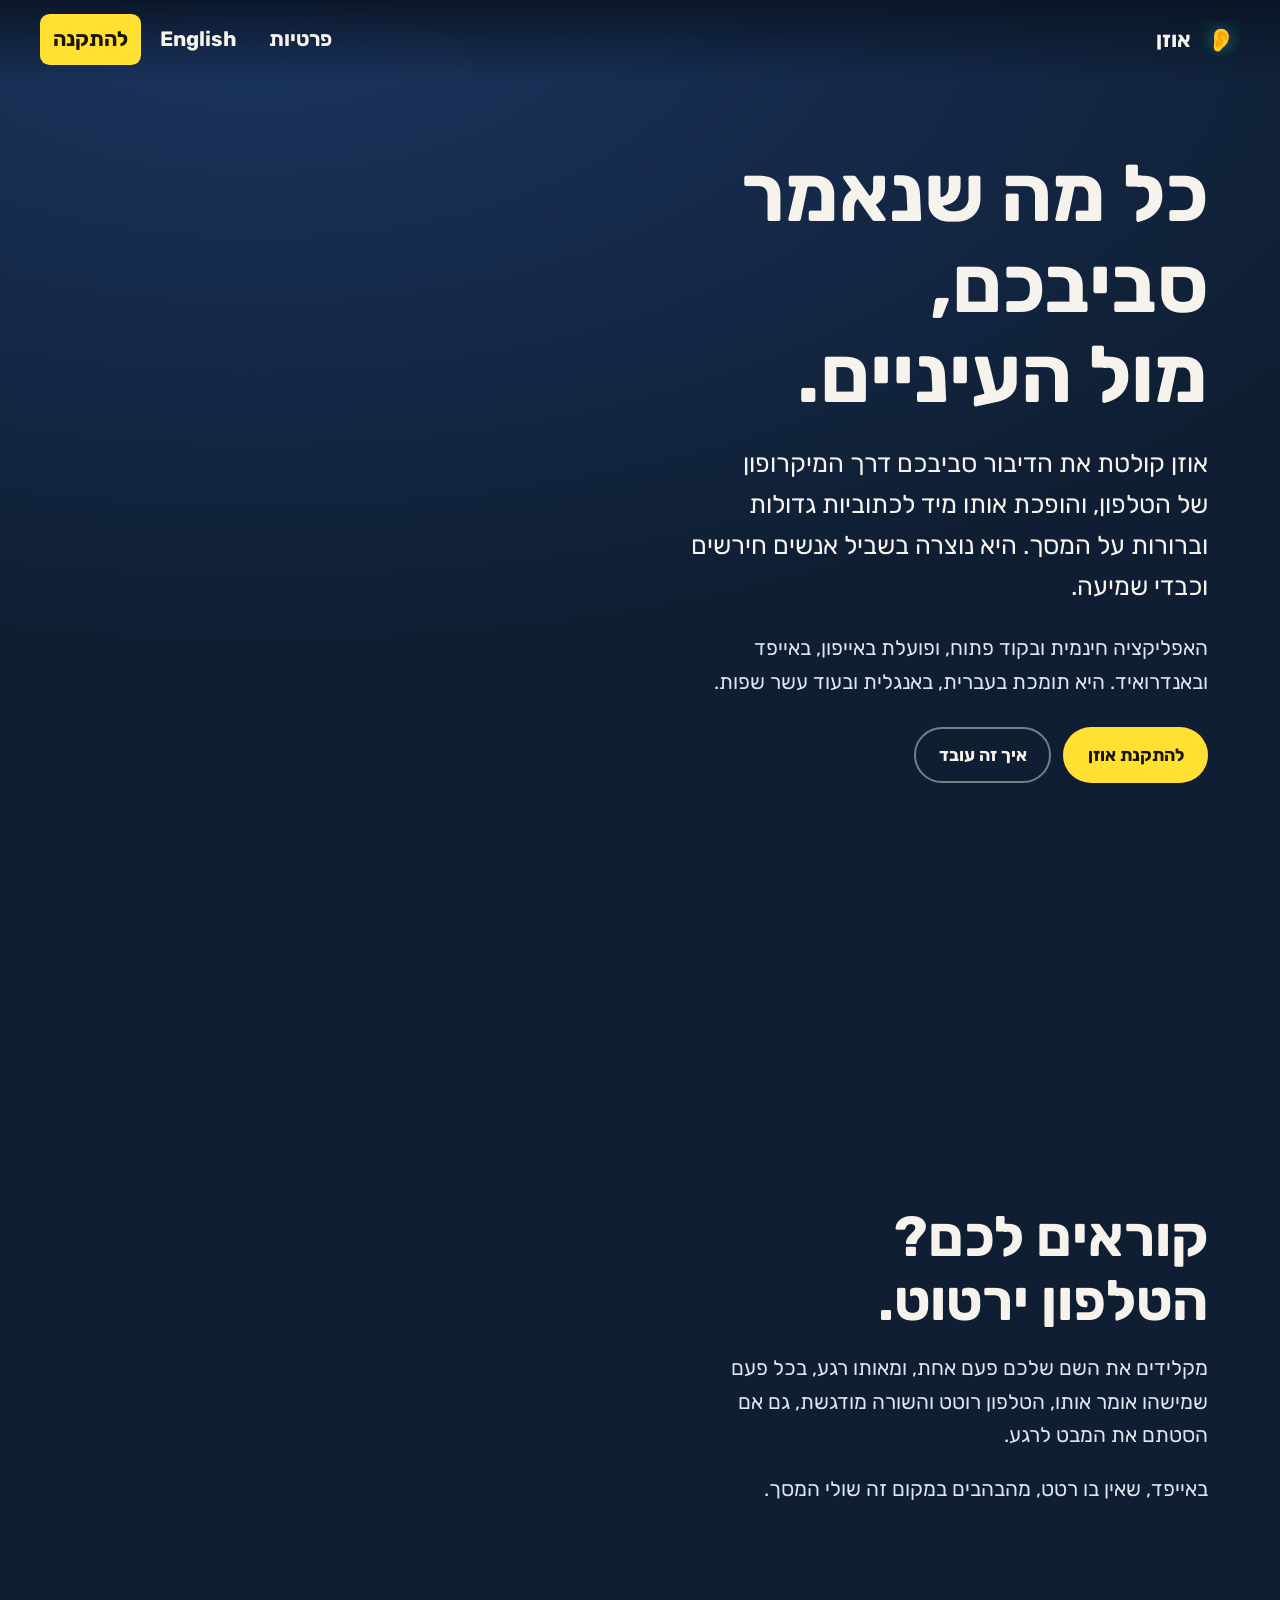
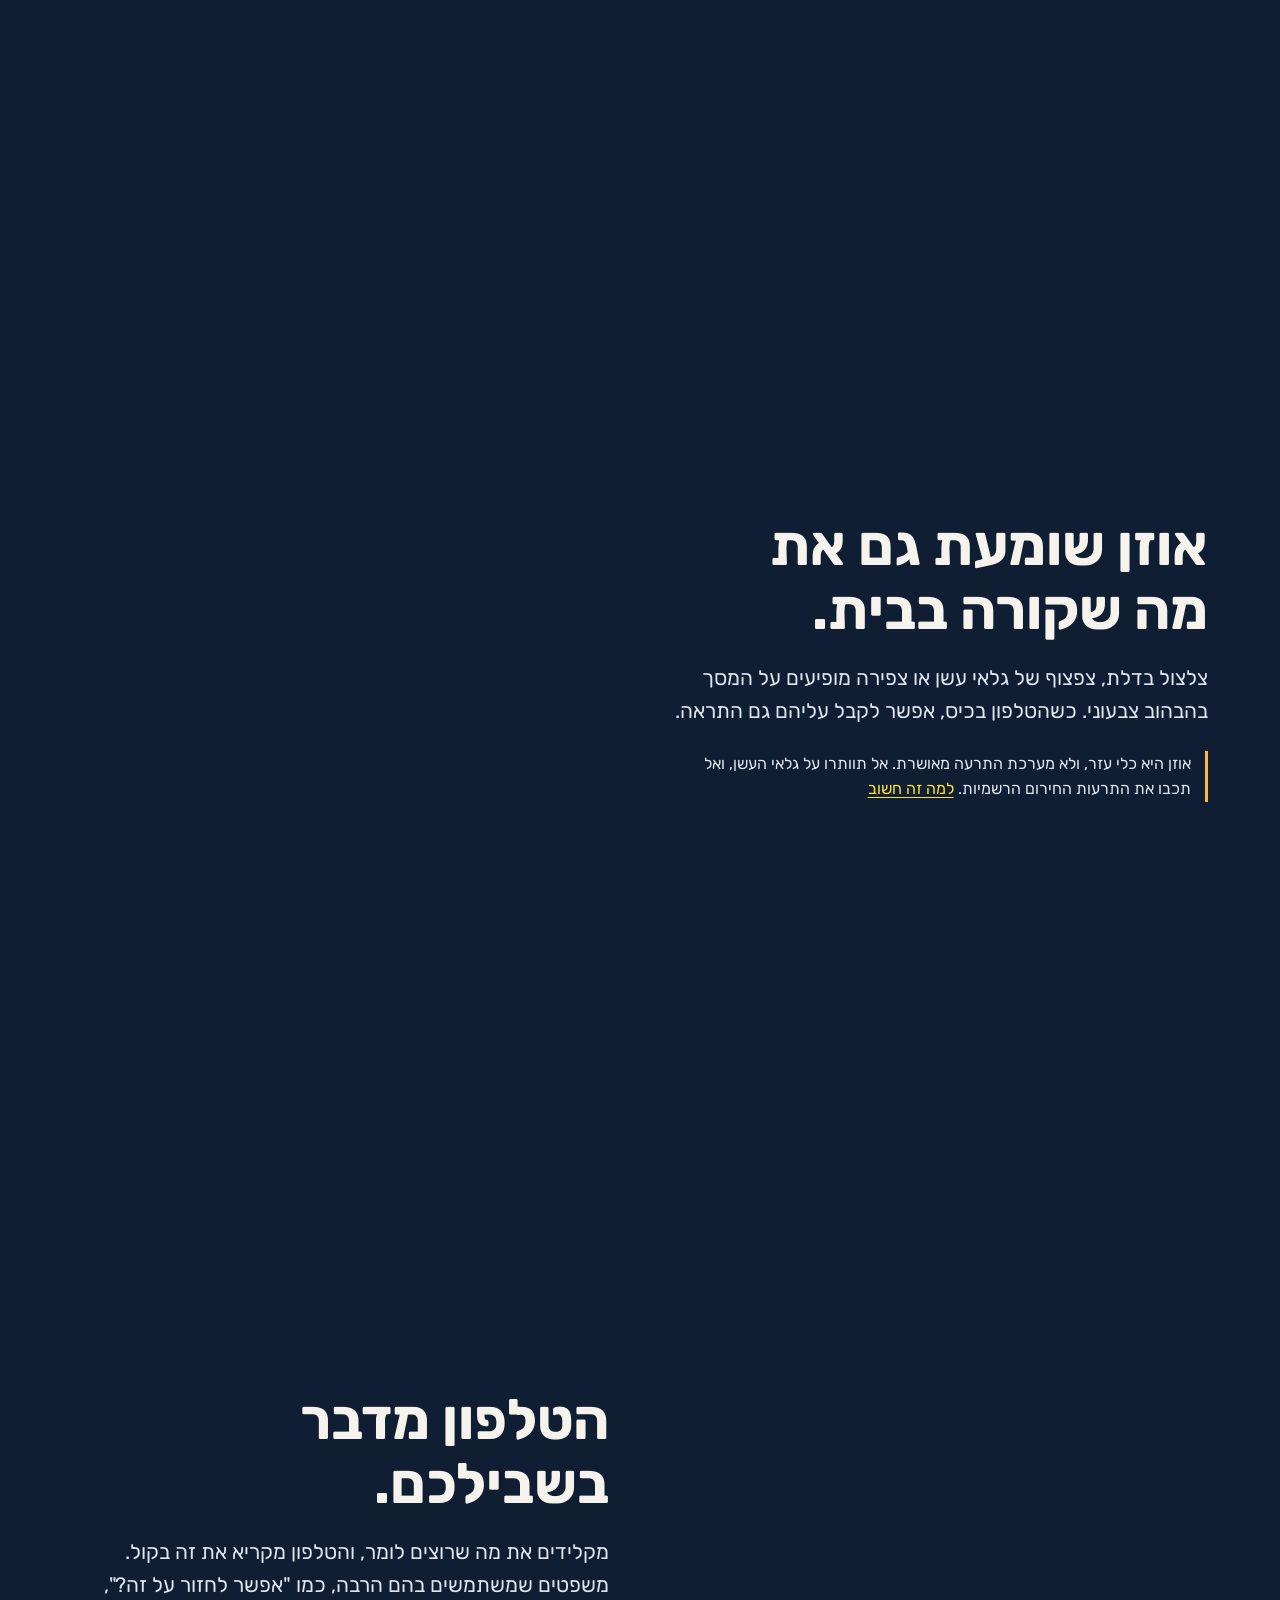
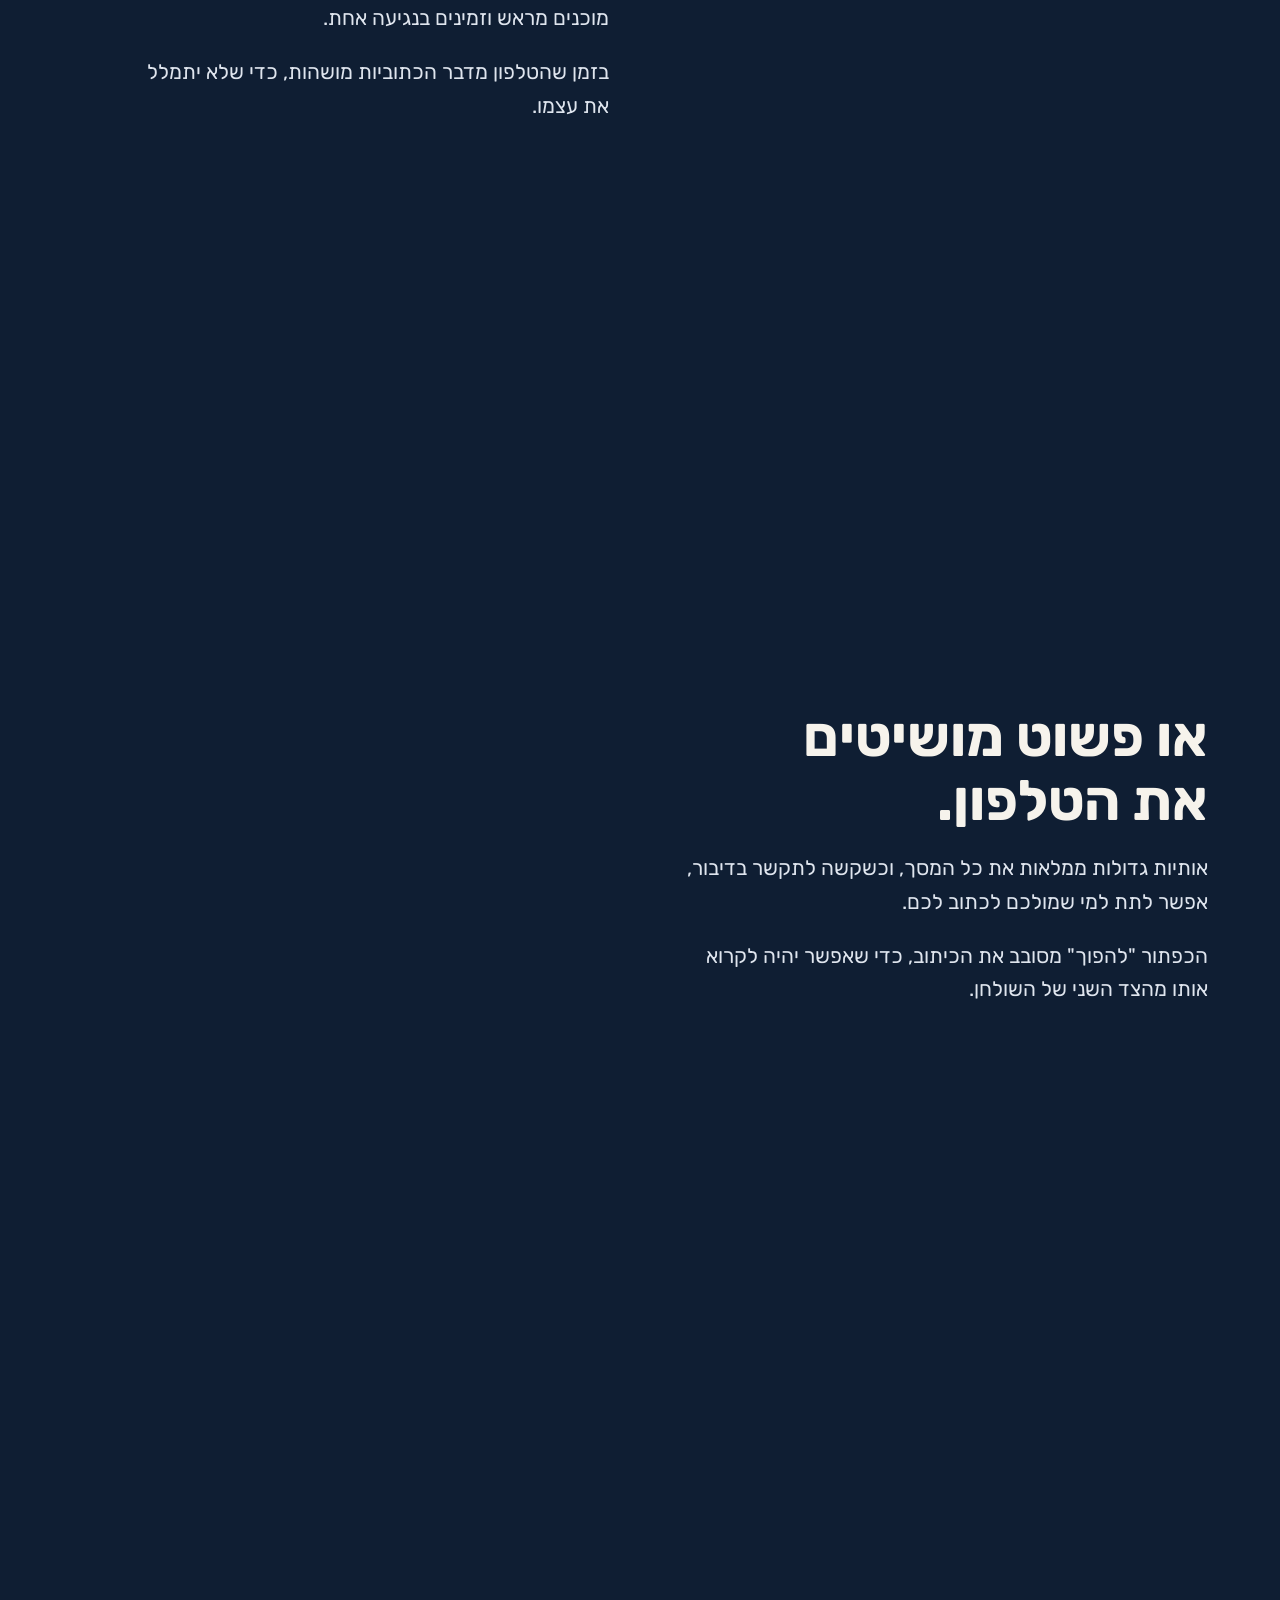
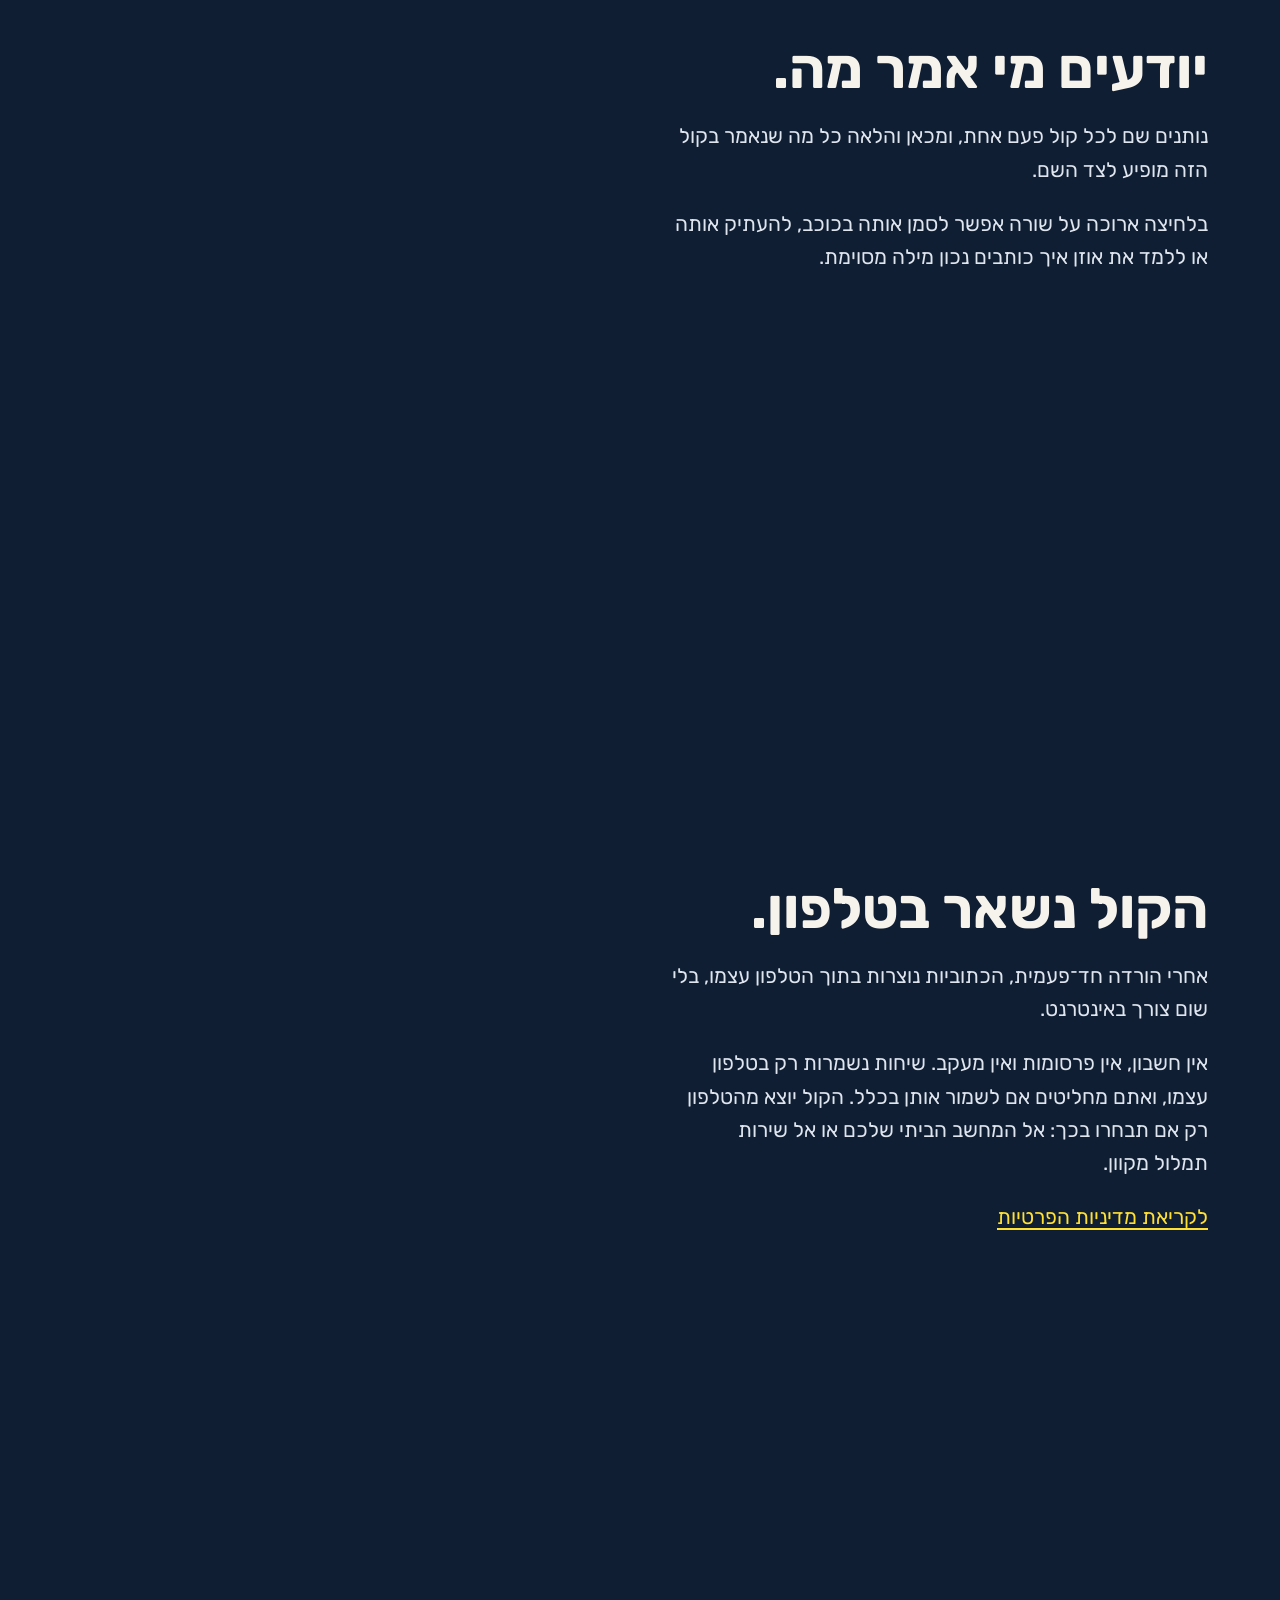
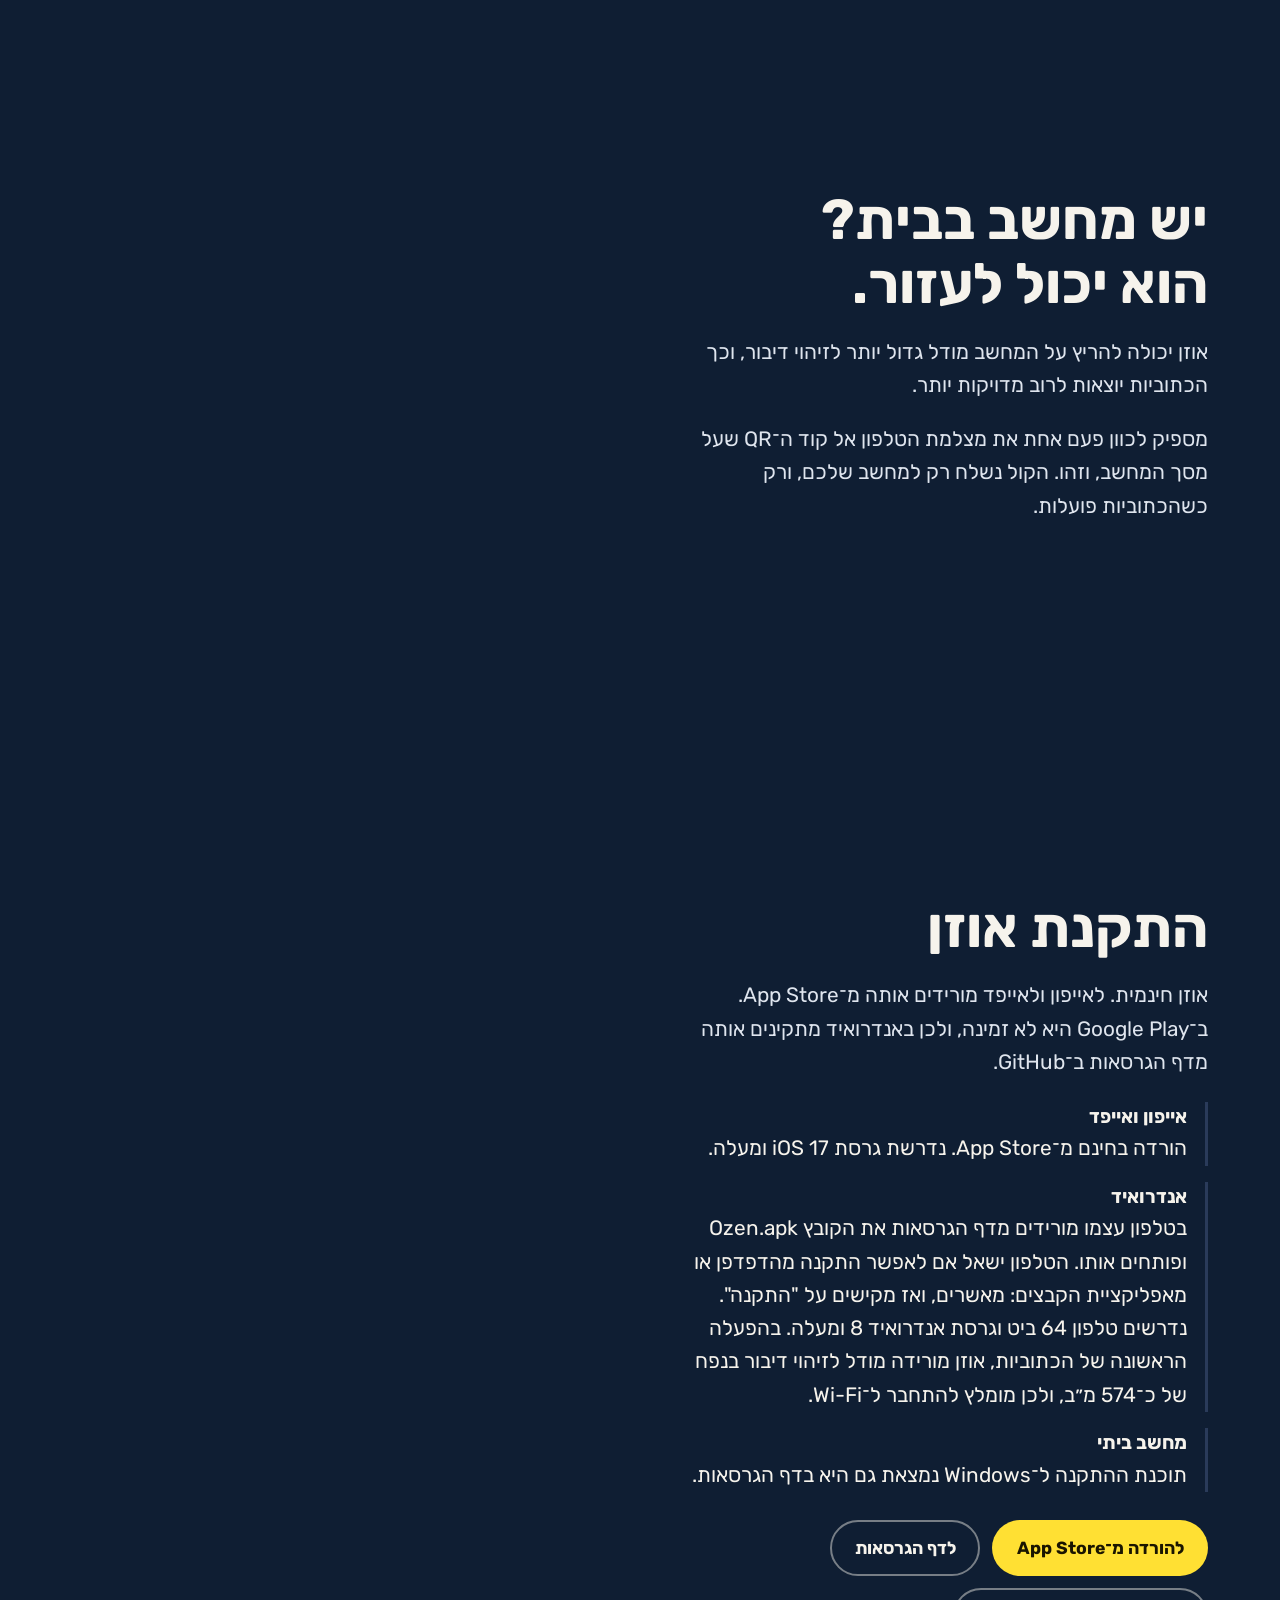
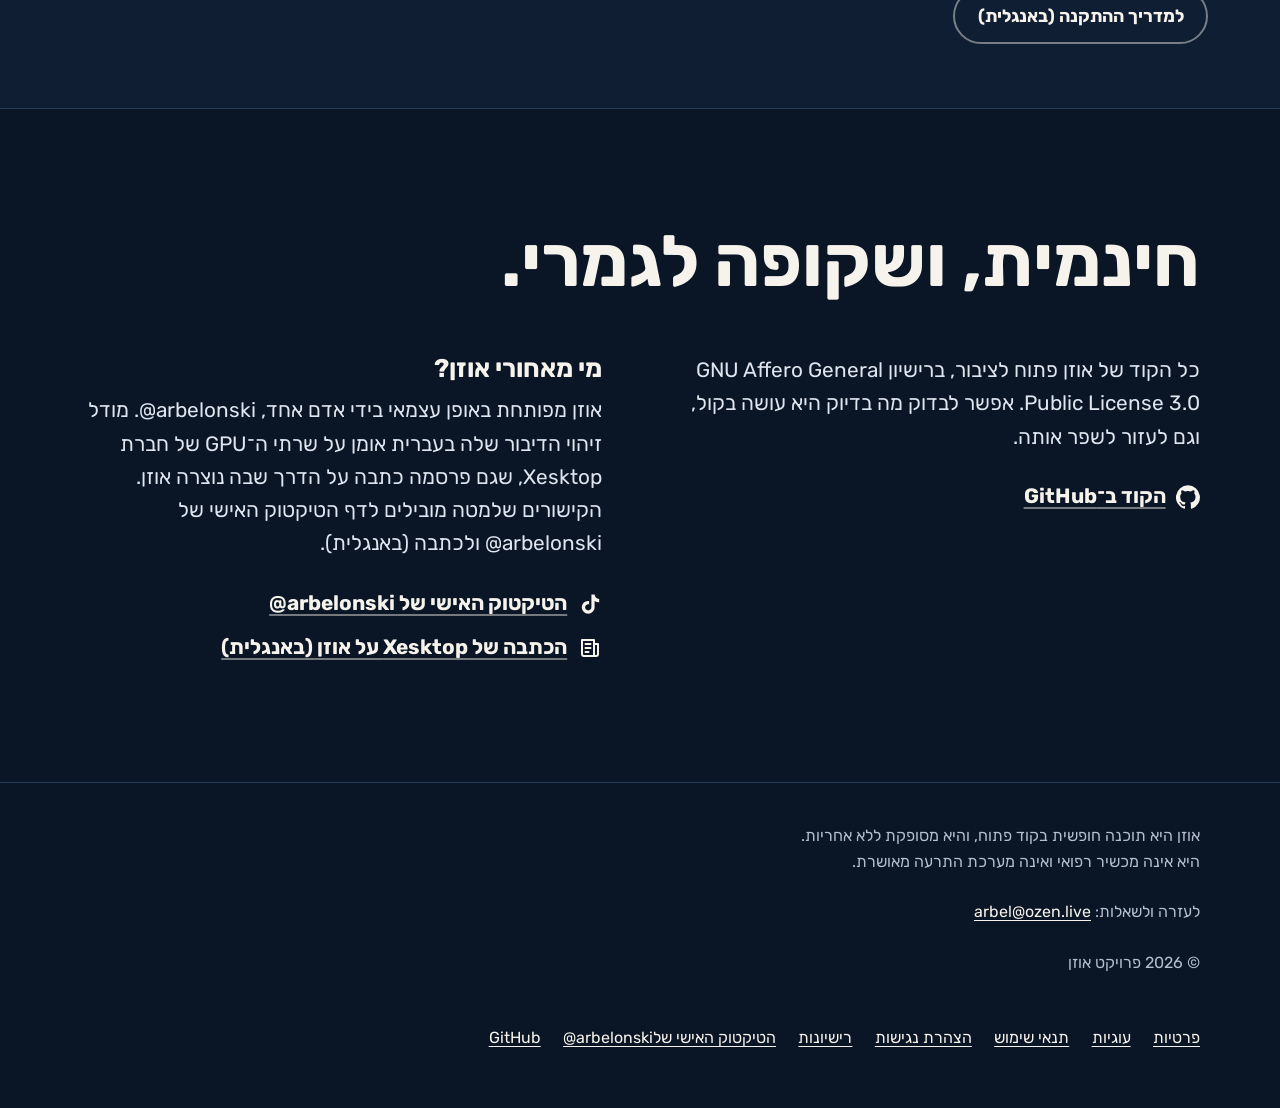
==== commit 6ecf9bd4: "Hebrew: rewrite every Hebrew page as natural Hebrew The home page, the five policy pages, the 404 li" ====
--- a/he/index.html
+++ b/he/index.html
@@ -5,8 +5,8 @@
 <meta http-equiv="Content-Security-Policy" content="default-src 'self'; script-src 'self'; style-src 'self'; img-src 'self' data: blob:; font-src 'self'; connect-src 'self'; media-src 'none'; object-src 'none'; frame-src 'none'; worker-src 'none'; manifest-src 'self'; base-uri 'none'; form-action 'none'; upgrade-insecure-requests">
 <meta name="referrer" content="no-referrer">
 <meta name="viewport" content="width=device-width, initial-scale=1, viewport-fit=cover">
-<title>אוזן: כתוביות חיות לכל מה שנאמר סביבכם</title>
-<meta name="description" content="אפליקציית כתוביות חיות לאייפון ולאנדרואיד, חינמית ובקוד פתוח. אוזן כותבת על המסך, באותיות גדולות וברורות, מה שאומרים סביבכם תוך כדי הדיבור. היא נועדה לאנשים חירשים וכבדי שמיעה.">
+<title>אוזן: כתוביות בזמן אמת לכל מה שנאמר סביבכם</title>
+<meta name="description" content="אפליקציה חינמית בקוד פתוח לאייפון ולאנדרואיד, שהופכת את הדיבור סביבכם לכתוביות גדולות וברורות, בזמן אמת. אוזן נוצרה בשביל אנשים חירשים וכבדי שמיעה.">
 <meta name="theme-color" content="#0f1e33">
 <meta name="color-scheme" content="dark">
 <link rel="canonical" href="https://ozen.live/he/">
@@ -20,12 +20,12 @@
 <meta property="og:url" content="https://ozen.live/he/">
 <meta property="og:locale" content="he_IL">
 <meta property="og:locale:alternate" content="en_US">
-<meta property="og:title" content="אוזן: כתוביות חיות לכל מה שנאמר סביבכם">
-<meta property="og:description" content="כתוביות גדולות וברורות של מה שנאמר סביבכם, שנכתבות בתוך הטלפון עצמו. חינמית ובקוד פתוח.">
+<meta property="og:title" content="אוזן: כתוביות בזמן אמת לכל מה שנאמר סביבכם">
+<meta property="og:description" content="כתוביות גדולות וברורות לכל מה שנאמר סביבכם, שנוצרות בטלפון עצמו. אפליקציה חינמית בקוד פתוח.">
 <meta property="og:image" content="https://ozen.live/og-he.png">
 <meta property="og:image:width" content="1200">
 <meta property="og:image:height" content="630">
-<meta property="og:image:alt" content="טלפון שמציג כתוביות חיות של שיחה, ולצידו הכיתוב: כל מה שנאמר סביבכם, כתוב מולכם.">
+<meta property="og:image:alt" content="טלפון שמציג כתוביות של שיחה בזמן אמת, ולצידו הכיתוב: כל מה שנאמר סביבכם, מול העיניים.">
 <meta name="twitter:card" content="summary_large_image">
 <link rel="icon" href="/favicon.ico" sizes="48x48">
 <link rel="icon" href="/icon-192.png" type="image/png" sizes="192x192">
@@ -36,10 +36,10 @@
 <link rel="modulepreload" href="../vendor/GLTFLoader.js">
 <link rel="modulepreload" href="../vendor/BufferGeometryUtils.js">
 <link rel="preload" href="../models/poster-he.webp" as="image" media="not all and (min-aspect-ratio: 1/1) and (min-width: 37.5rem)" fetchpriority="high">
-<link rel="preload" href="../models/back-colour.jpg?v=202611041925" as="image" crossorigin>
-<link rel="preload" href="../models/back-rough.png?v=202611041925" as="image" crossorigin>
-<link rel="stylesheet" href="../css/site.css?v=202611041925">
-<script type="module" src="../js/stage.js?v=202611041925"></script>
+<link rel="preload" href="../models/back-colour.jpg?v=202611052238" as="image" crossorigin>
+<link rel="preload" href="../models/back-rough.png?v=202611052238" as="image" crossorigin>
+<link rel="stylesheet" href="../css/site.css?v=202611052238">
+<script type="module" src="../js/stage.js?v=202611052238"></script>
 </head>
 <body>
 <a class="skip-link" href="#main">דילוג לתוכן</a>
@@ -67,9 +67,9 @@
 
     <section class="chapter" id="top" data-scene="captions" aria-labelledby="h-hero">
       <div class="chapter-text">
-        <h1 id="h-hero">כל מה שנאמר סביבכם, כתוב מולכם.</h1>
-        <p class="lede">אוזן מקשיבה דרך הטלפון ומציגה על המסך, באותיות גדולות וברורות, את מה שאומרים סביבכם תוך כדי הדיבור. היא נועדה לאנשים חירשים וכבדי שמיעה.</p>
-        <p>האפליקציה חינמית ובקוד פתוח, ועובדת באייפון, באייפד ובאנדרואיד. היא מזהה עברית, אנגלית ועוד עשר שפות.</p>
+        <h1 id="h-hero">כל מה שנאמר סביבכם, מול העיניים.</h1>
+        <p class="lede">אוזן קולטת את הדיבור סביבכם דרך המיקרופון של הטלפון, והופכת אותו מיד לכתוביות גדולות וברורות על המסך. היא נוצרה בשביל אנשים חירשים וכבדי שמיעה.</p>
+        <p>האפליקציה חינמית ובקוד פתוח, ופועלת באייפון, באייפד ובאנדרואיד. היא תומכת בעברית, באנגלית ובעוד עשר שפות.</p>
         <div class="actions">
           <a class="btn btn-primary" href="#get">להתקנת אוזן</a>
           <a class="btn btn-quiet" href="#called">איך זה עובד</a>
@@ -79,74 +79,74 @@
 
     <section class="chapter" id="called" data-scene="called" aria-labelledby="h-called">
       <div class="chapter-text">
-        <h2 id="h-called">מישהו קורא לכם? הטלפון ירטוט.</h2>
-        <p>מקלידים את השם שלכם פעם אחת. מעכשיו, בכל פעם שמישהו אומר אותו, הטלפון רוטט והשורה מודגשת, גם אם הסתכלתם לרגע הצידה.</p>
-        <p>באייפד אין רטט, ולכן שולי המסך מהבהבים.</p>
+        <h2 id="h-called">קוראים לכם? הטלפון ירטוט.</h2>
+        <p>מקלידים את השם שלכם פעם אחת, ומאותו רגע, בכל פעם שמישהו אומר אותו, הטלפון רוטט והשורה מודגשת, גם אם הסטתם את המבט לרגע.</p>
+        <p>באייפד, שאין בו רטט, מהבהבים במקום זה שולי המסך.</p>
       </div>
     </section>
 
     <section class="chapter" id="house" data-scene="house" aria-labelledby="h-house">
       <div class="chapter-text">
         <h2 id="h-house">אוזן שומעת גם את מה שקורה בבית.</h2>
-        <p>צלצול בדלת, גלאי עשן או צפירה? המסך מהבהב בצבע ומראה מה נשמע. כשהטלפון בכיס, אפשר לקבל גם התראה.</p>
-        <p class="note">אוזן היא כלי עזר, לא אזעקה מאושרת. אל תוותרו על גלאי העשן, ואל תכבו את התרעות החירום הרשמיות. <a href="terms.html#safety">למה זה חשוב</a></p>
+        <p>צלצול בדלת, צפצוף של גלאי עשן או צפירה מופיעים על המסך בהבהוב צבעוני. כשהטלפון בכיס, אפשר לקבל עליהם גם התראה.</p>
+        <p class="note">אוזן היא כלי עזר, ולא מערכת התרעה מאושרת. אל תוותרו על גלאי העשן, ואל תכבו את התרעות החירום הרשמיות. <a href="terms.html#safety">למה זה חשוב</a></p>
       </div>
     </section>
 
     <section class="chapter chapter-mirror" id="reply" data-scene="reply" aria-labelledby="h-reply">
       <div class="chapter-text">
-        <h2 id="h-reply">אתם מקלידים, הטלפון מדבר במקומכם.</h2>
-        <p>מקלידים מה שרוצים להגיד, והטלפון אומר את זה בקול. משפטים שאומרים הרבה, כמו "אפשר לחזור על זה?", נמצאים במרחק נגיעה.</p>
-        <p>בזמן שהטלפון מדבר, הכתוביות נעצרות, כדי שהטלפון לא יתמלל את עצמו.</p>
+        <h2 id="h-reply">הטלפון מדבר בשבילכם.</h2>
+        <p>מקלידים את מה שרוצים לומר, והטלפון מקריא את זה בקול. משפטים שמשתמשים בהם הרבה, כמו "אפשר לחזור על זה?", מוכנים מראש וזמינים בנגיעה אחת.</p>
+        <p>בזמן שהטלפון מדבר הכתוביות מושהות, כדי שלא יתמלל את עצמו.</p>
       </div>
     </section>
 
     <section class="chapter" id="letters" data-scene="letters" aria-labelledby="h-letters">
       <div class="chapter-text">
-        <h2 id="h-letters">או פשוט מראים את המסך.</h2>
-        <p>האותיות גדולות וממלאות את כל המסך, ואפשר גם לתת לצד השני לכתוב לכם כשאי אפשר לדבר.</p>
-        <p>הכפתור "להפוך" הופך את הכיתוב, כך שאפשר לקרוא אותו גם מהצד השני של השולחן.</p>
+        <h2 id="h-letters">או פשוט מושיטים את הטלפון.</h2>
+        <p>אותיות גדולות ממלאות את כל המסך, וכשקשה לתקשר בדיבור, אפשר לתת למי שמולכם לכתוב לכם.</p>
+        <p>הכפתור "להפוך" מסובב את הכיתוב, כדי שאפשר יהיה לקרוא אותו מהצד השני של השולחן.</p>
       </div>
     </section>
 
     <section class="chapter" id="speakers" data-scene="speakers" aria-labelledby="h-speakers">
       <div class="chapter-text">
         <h2 id="h-speakers">יודעים מי אמר מה.</h2>
-        <p>מצמידים שם לקול פעם אחת, ומעכשיו כל מה שנאמר בקול הזה מופיע עם השם.</p>
-        <p>לחיצה ארוכה על שורה מאפשרת לסמן אותה בכוכב, להעתיק אותה, או ללמד את אוזן לכתוב מילה נכון.</p>
+        <p>נותנים שם לכל קול פעם אחת, ומכאן והלאה כל מה שנאמר בקול הזה מופיע לצד השם.</p>
+        <p>בלחיצה ארוכה על שורה אפשר לסמן אותה בכוכב, להעתיק אותה או ללמד את אוזן איך כותבים נכון מילה מסוימת.</p>
       </div>
     </section>
 
     <section class="chapter" id="private" data-scene="private" aria-labelledby="h-private">
       <div class="chapter-text">
         <h2 id="h-private">הקול נשאר בטלפון.</h2>
-        <p>אחרי הורדה חד־פעמית, הכתוביות נכתבות בתוך הטלפון עצמו, בלי אינטרנט בכלל.</p>
-        <p>בלי חשבון, בלי פרסומות ובלי מעקב. שיחות שמורות נשארות בטלפון, ואתם קובעים אם לשמור אותן בכלל. הקול יוצא מהטלפון רק אם בחרתם בכך: אל המחשב שלכם בבית, או אל שירות כתוביות מקוון.</p>
+        <p>אחרי הורדה חד־פעמית, הכתוביות נוצרות בתוך הטלפון עצמו, בלי שום צורך באינטרנט.</p>
+        <p>אין חשבון, אין פרסומות ואין מעקב. שיחות נשמרות רק בטלפון עצמו, ואתם מחליטים אם לשמור אותן בכלל. הקול יוצא מהטלפון רק אם תבחרו בכך: אל המחשב הביתי שלכם או אל שירות תמלול מקוון.</p>
         <p class="chapter-link"><a href="privacy.html">לקריאת מדיניות הפרטיות</a></p>
       </div>
     </section>
 
     <section class="chapter" id="home-computer" data-scene="home" aria-labelledby="h-home">
       <div class="chapter-text">
-        <h2 id="h-home">מחשב בבית יכול לעזור.</h2>
-        <p>אם יש מחשב בבית, אוזן יכולה להריץ עליו מודל דיבור גדול יותר, ולרוב הכתוביות מדויקות יותר.</p>
-        <p>מכוונים פעם אחת את מצלמת הטלפון אל הקוד שעל מסך המחשב, וזה הכול. הקול נשלח רק למחשב שלכם, ורק כשהכתוביות פועלות.</p>
+        <h2 id="h-home">יש מחשב בבית? הוא יכול לעזור.</h2>
+        <p>אוזן יכולה להריץ על המחשב מודל גדול יותר לזיהוי דיבור, וכך הכתוביות יוצאות לרוב מדויקות יותר.</p>
+        <p>מספיק לכוון פעם אחת את מצלמת הטלפון אל קוד ה־QR שעל מסך המחשב, וזהו. הקול נשלח רק למחשב שלכם, ורק כשהכתוביות פועלות.</p>
       </div>
     </section>
 
     <section class="chapter" id="get" data-scene="get" aria-labelledby="h-get">
       <div class="chapter-text">
         <h2 id="h-get">התקנת אוזן</h2>
-        <p>אוזן חינמית. היא נמצאת ב־App Store של אפל, לאייפון ולאייפד. באנדרואיד מורידים אותה מדף הגרסאות, כי היא לא נמצאת ב־Google Play.</p>
+        <p>אוזן חינמית. לאייפון ולאייפד מורידים אותה מ־App Store. ב־Google Play היא לא זמינה, ולכן באנדרואיד מתקינים אותה מדף הגרסאות ב־GitHub.</p>
         <ul class="get-list">
-          <li><strong>אייפון ואייפד</strong>מורידים חינם מ־App Store. נדרש iOS 17 ומעלה.</li>
-          <li><strong>אנדרואיד</strong>בטלפון עצמו מורידים מדף הגרסאות את הקובץ <bdi>Ozen.apk</bdi> ופותחים אותו. אנדרואיד תשאל אם לאפשר התקנה מהדפדפן או מאפליקציית הקבצים. מאשרים ומקישים על "התקנה". נדרש אנדרואיד 8 ומעלה, בטלפון של 64 ביט. כשהכתוביות מתחילות לראשונה, אוזן מורידה מודל דיבור של כ־574 מ״ב, ולכן כדאי להיות מחוברים ל־Wi-Fi.</li>
-          <li><strong>מחשב בבית</strong>תוכנת ההתקנה ל־Windows נמצאת גם היא בדף הגרסאות.</li>
+          <li><strong>אייפון ואייפד</strong>הורדה בחינם מ־App Store. נדרשת גרסת iOS 17 ומעלה.</li>
+          <li><strong>אנדרואיד</strong>בטלפון עצמו מורידים מדף הגרסאות את הקובץ <bdi>Ozen.apk</bdi> ופותחים אותו. הטלפון ישאל אם לאפשר התקנה מהדפדפן או מאפליקציית הקבצים: מאשרים, ואז מקישים על "התקנה". נדרשים טלפון 64 ביט וגרסת אנדרואיד 8 ומעלה. בהפעלה הראשונה של הכתוביות, אוזן מורידה מודל לזיהוי דיבור בנפח של כ־574 מ״ב, ולכן מומלץ להתחבר ל־Wi-Fi.</li>
+          <li><strong>מחשב ביתי</strong>תוכנת ההתקנה ל־Windows נמצאת גם היא בדף הגרסאות.</li>
         </ul>
         <div class="actions">
-          <a class="btn btn-primary" href="https://apps.apple.com/app/id6821325968">להורדה ב־App Store</a>
+          <a class="btn btn-primary" href="https://apps.apple.com/app/id6821325968">להורדה מ־App Store</a>
           <a class="btn btn-quiet" href="https://github.com/arbelonson-source/ozen/releases/latest">לדף הגרסאות</a>
-          <a class="btn btn-quiet" href="https://github.com/arbelonson-source/ozen/blob/master/docs/getting-started.md" hreflang="en">מדריך ההתקנה (באנגלית)</a>
+          <a class="btn btn-quiet" href="https://github.com/arbelonson-source/ozen/blob/master/docs/getting-started.md" hreflang="en">למדריך ההתקנה (באנגלית)</a>
         </div>
       </div>
     </section>
@@ -154,10 +154,10 @@
 
   <section class="panel" aria-labelledby="h-open">
     <div class="panel-inner">
-      <h2 id="h-open" class="panel-title">חינמית, ופתוחה לכולם.</h2>
+      <h2 id="h-open" class="panel-title">חינמית, ושקופה לגמרי.</h2>
       <div class="panel-cols">
         <div>
-          <p>כל הקוד של אוזן גלוי, ברישיון <bdi lang="en">GNU Affero General Public License 3.0</bdi>. אפשר לבדוק בדיוק מה היא עושה עם הקול, ולעזור לשפר אותה.</p>
+          <p>כל הקוד של אוזן פתוח לציבור, ברישיון <bdi lang="en">GNU Affero General Public License 3.0</bdi>. אפשר לבדוק מה בדיוק היא עושה בקול, וגם לעזור לשפר אותה.</p>
           <a class="panel-link" href="https://github.com/arbelonson-source/ozen">
             <svg viewBox="0 0 24 24" aria-hidden="true" focusable="false"><path fill="currentColor" d="M12 .3a12 12 0 0 0-3.8 23.4c.6.1.8-.3.8-.6v-2c-3.3.7-4-1.6-4-1.6-.6-1.4-1.4-1.8-1.4-1.8-1-.7.1-.7.1-.7 1.2.1 1.8 1.2 1.8 1.2 1 1.8 2.8 1.3 3.5 1 0-.8.4-1.3.7-1.6-2.7-.3-5.5-1.3-5.5-6 0-1.2.5-2.3 1.3-3.1-.2-.4-.6-1.6 0-3.2 0 0 1-.3 3.4 1.2a11.5 11.5 0 0 1 6 0c2.3-1.5 3.3-1.2 3.3-1.2.6 1.6.2 2.8 0 3.2.9.8 1.3 1.9 1.3 3.2 0 4.6-2.8 5.6-5.5 5.9.5.4.9 1 .9 2.2v3.3c0 .3.1.7.8.6A12 12 0 0 0 12 .3"/></svg>
             <span>הקוד ב־GitHub</span>
@@ -165,7 +165,7 @@
         </div>
         <div>
           <h2 class="panel-sub" id="h-who">מי מאחורי אוזן?</h2>
-          <p>אוזן נבנית בידי אדם אחד, <bdi>@arbelonski</bdi>, כפרויקט עצמאי. מודל העברית שלה אומן על השרתים של <bdi>Xesktop</bdi>, והם גם כתבו עליה כתבה. הקישורים שלמטה מובילים לדף הטיקטוק האישי של <bdi>@arbelonski</bdi> ולכתבה, שכתובה באנגלית.</p>
+          <p>אוזן מפותחת באופן עצמאי בידי אדם אחד, <bdi>@arbelonski</bdi>. מודל זיהוי הדיבור שלה בעברית אומן על שרתי ה־GPU של חברת <bdi>Xesktop</bdi>, שגם פרסמה כתבה על הדרך שבה נוצרה אוזן. הקישורים שלמטה מובילים לדף הטיקטוק האישי של <bdi>@arbelonski</bdi> ולכתבה (באנגלית).</p>
           <a class="panel-link" href="https://www.tiktok.com/@arbelonski">
             <svg viewBox="0 0 24 24" aria-hidden="true" focusable="false"><path fill="currentColor" d="M16.6 2.5c.4 2.6 2 4.3 4.6 4.5v3.3c-1.7.1-3.2-.4-4.6-1.3v6.3c0 3.6-2.9 6.4-6.4 6.4S3.8 18.9 3.8 15.3s2.9-6.4 6.4-6.4c.3 0 .6 0 .9.1v3.3c-.3-.1-.6-.1-.9-.1-1.7 0-3.1 1.4-3.1 3.1s1.4 3.1 3.1 3.1 3.2-1.4 3.2-3.1V2.5h3.2z"/></svg>
             <span>הטיקטוק האישי של <bdi>@arbelonski</bdi></span>
@@ -183,8 +183,8 @@
 <footer class="site-footer">
   <div class="footer-inner">
     <div>
-      <p>אוזן היא תוכנה חופשית בקוד פתוח, ללא אחריות.<br>היא לא מכשיר רפואי ולא אזעקה מאושרת.</p>
-      <p>עזרה ושאלות: <a href="mailto:arbel@ozen.live"><bdi>arbel@ozen.live</bdi></a></p>
+      <p>אוזן היא תוכנה חופשית בקוד פתוח, והיא מסופקת ללא אחריות.<br>היא אינה מכשיר רפואי ואינה מערכת התרעה מאושרת.</p>
+      <p>לעזרה ולשאלות: <a href="mailto:arbel@ozen.live"><bdi>arbel@ozen.live</bdi></a></p>
       <p>© 2026 פרויקט אוזן</p>
     </div>
     <nav aria-label="מידע משפטי ועוד">
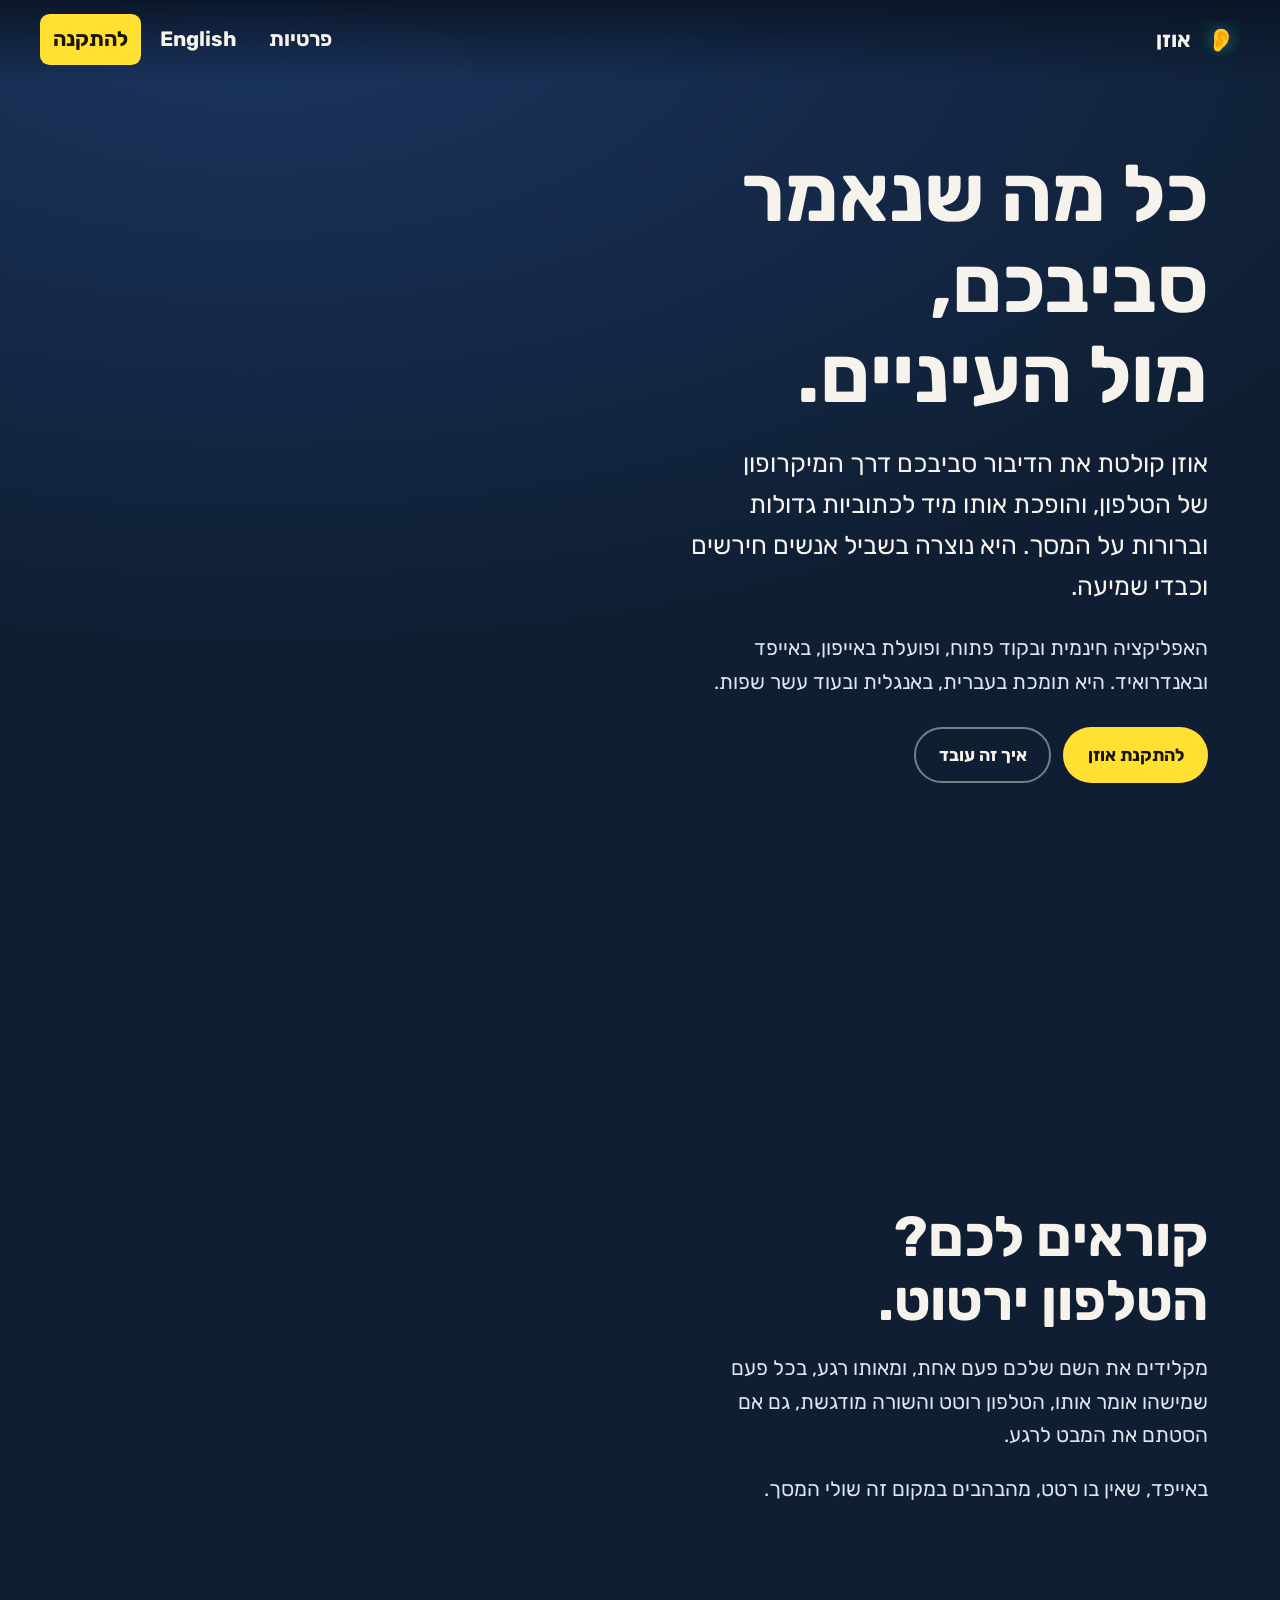
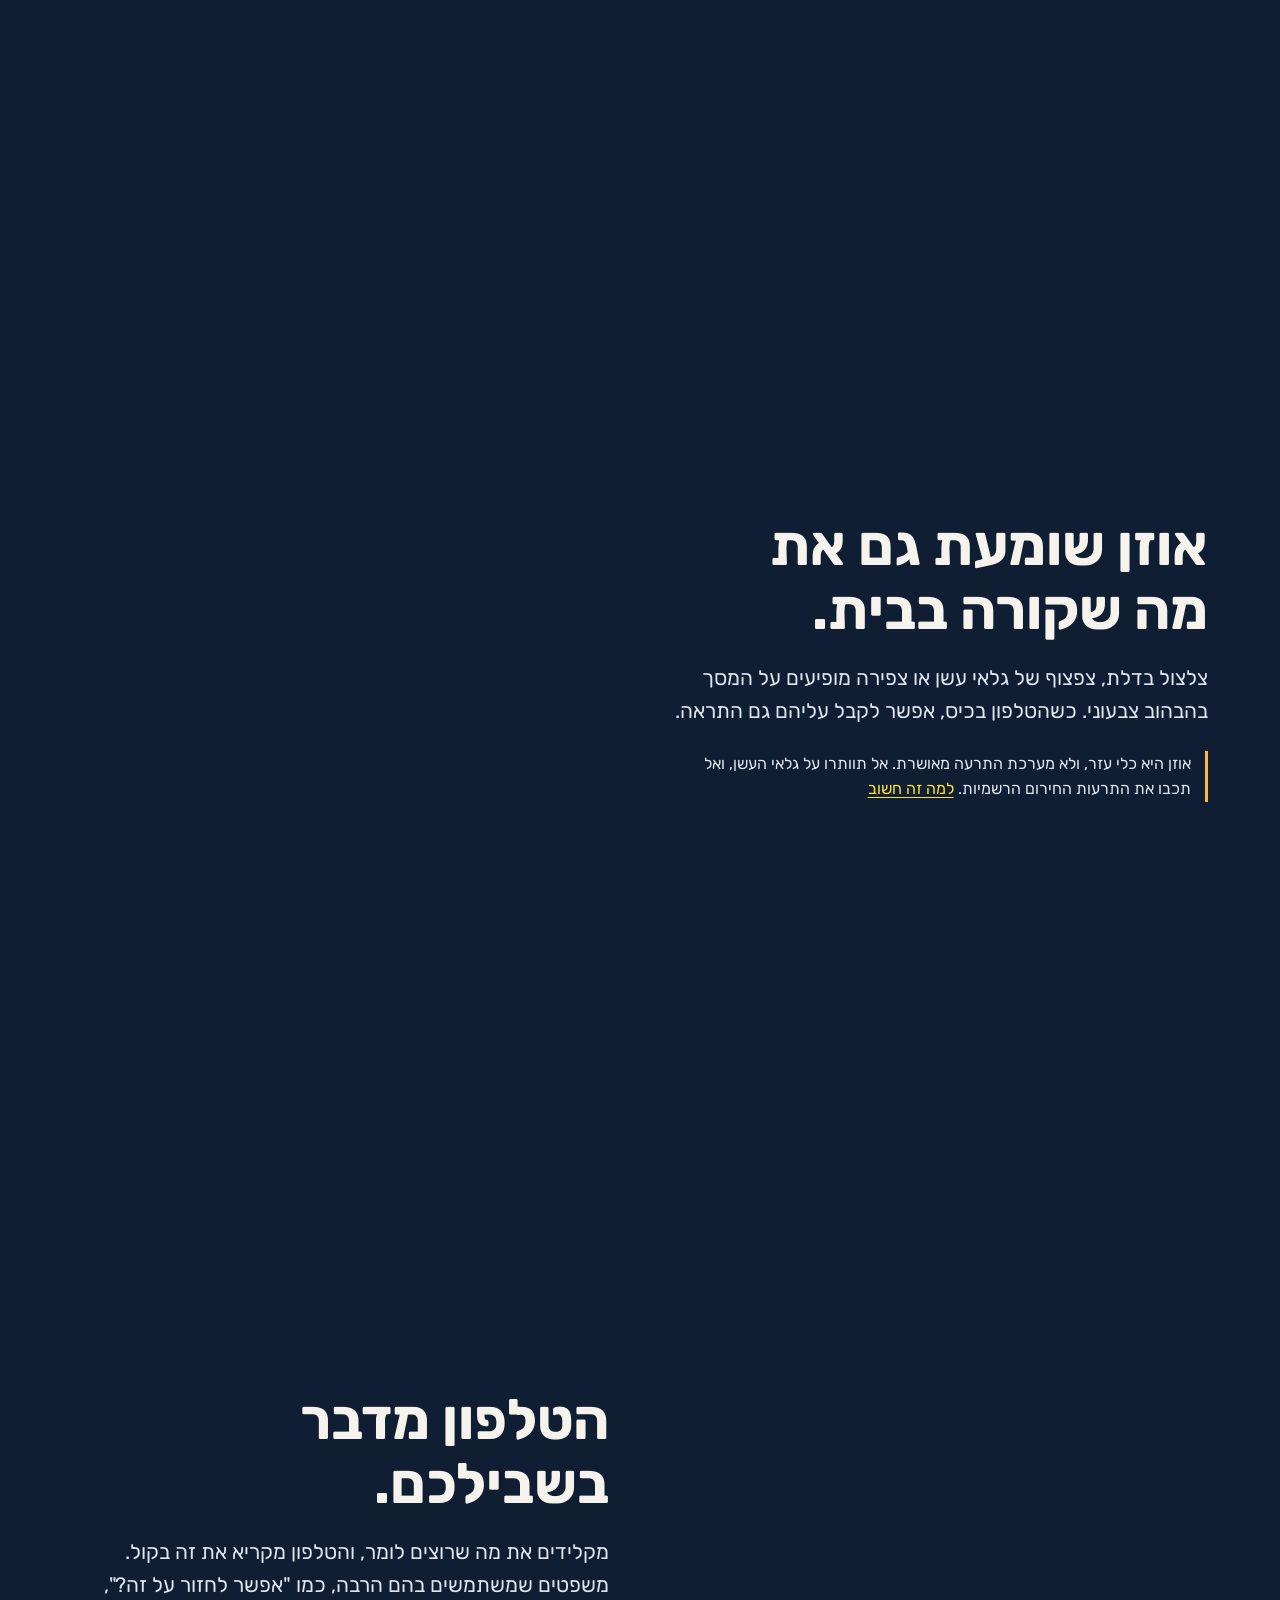
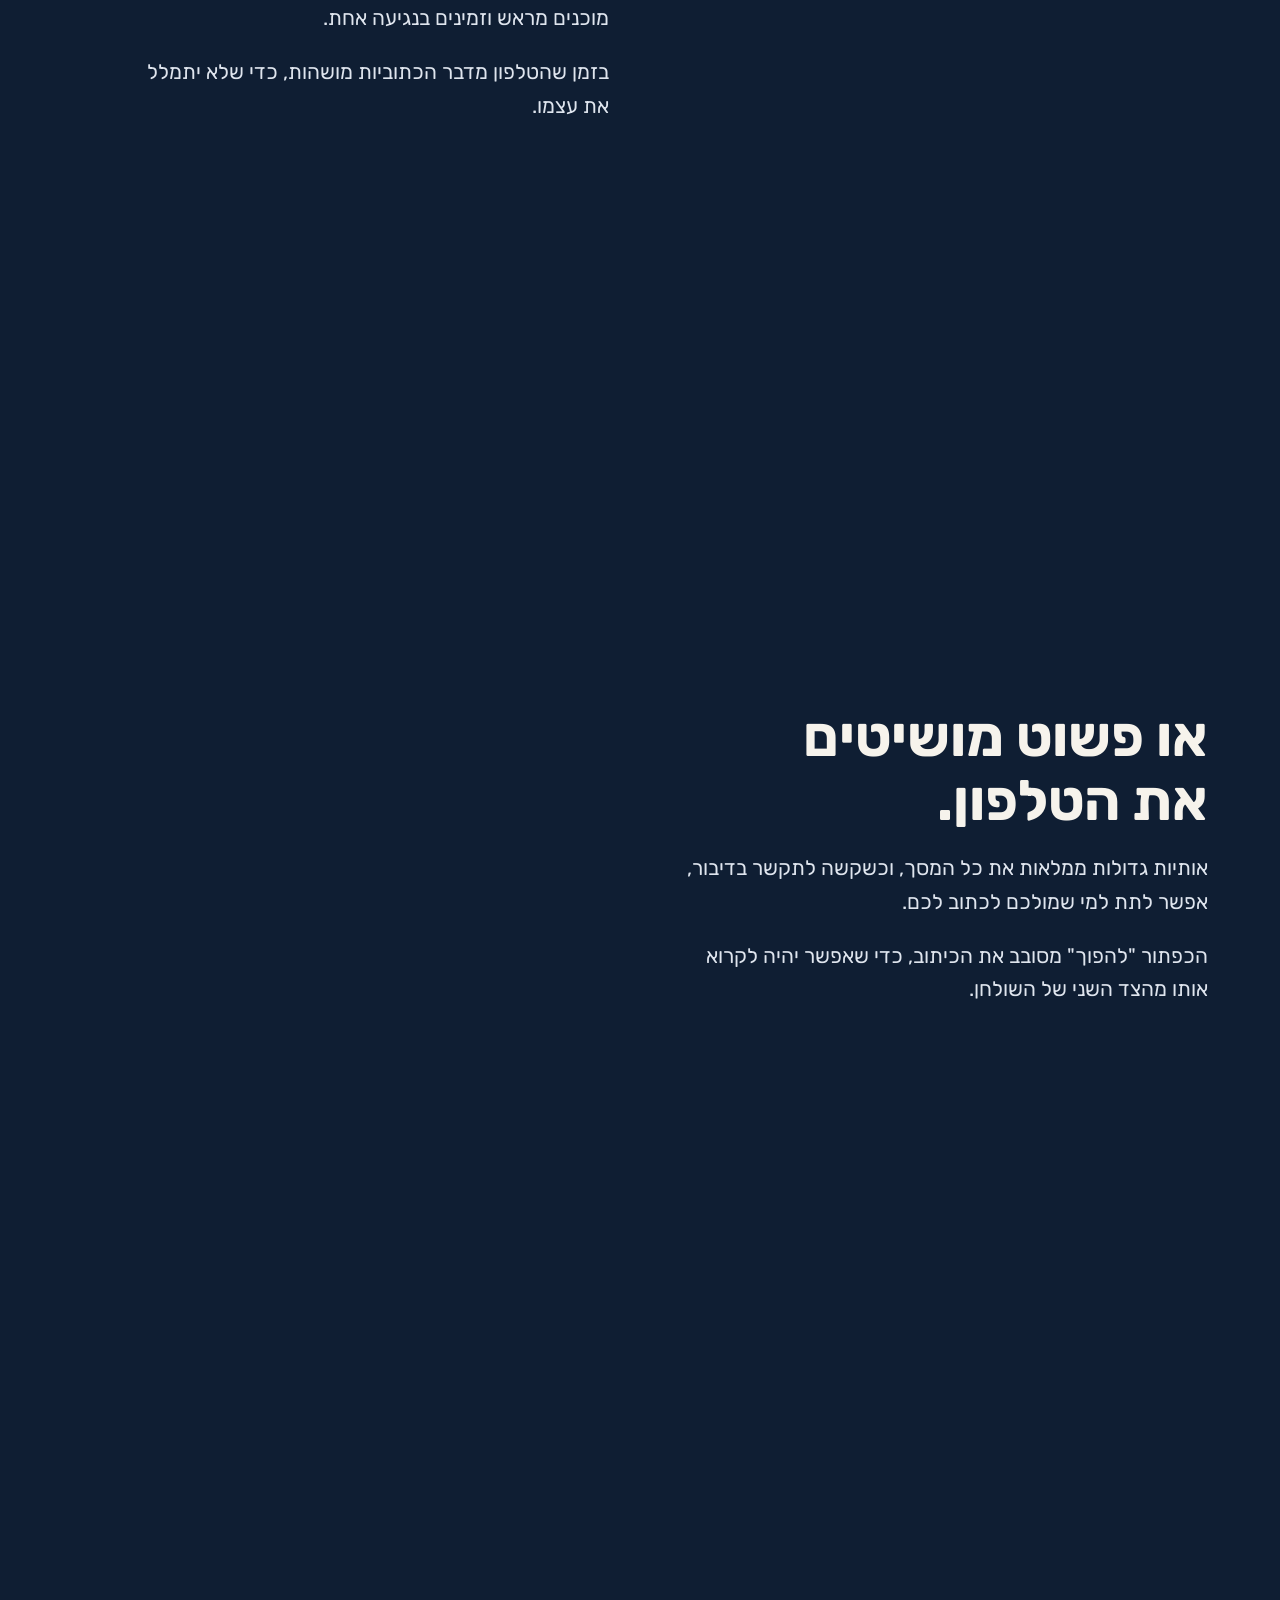
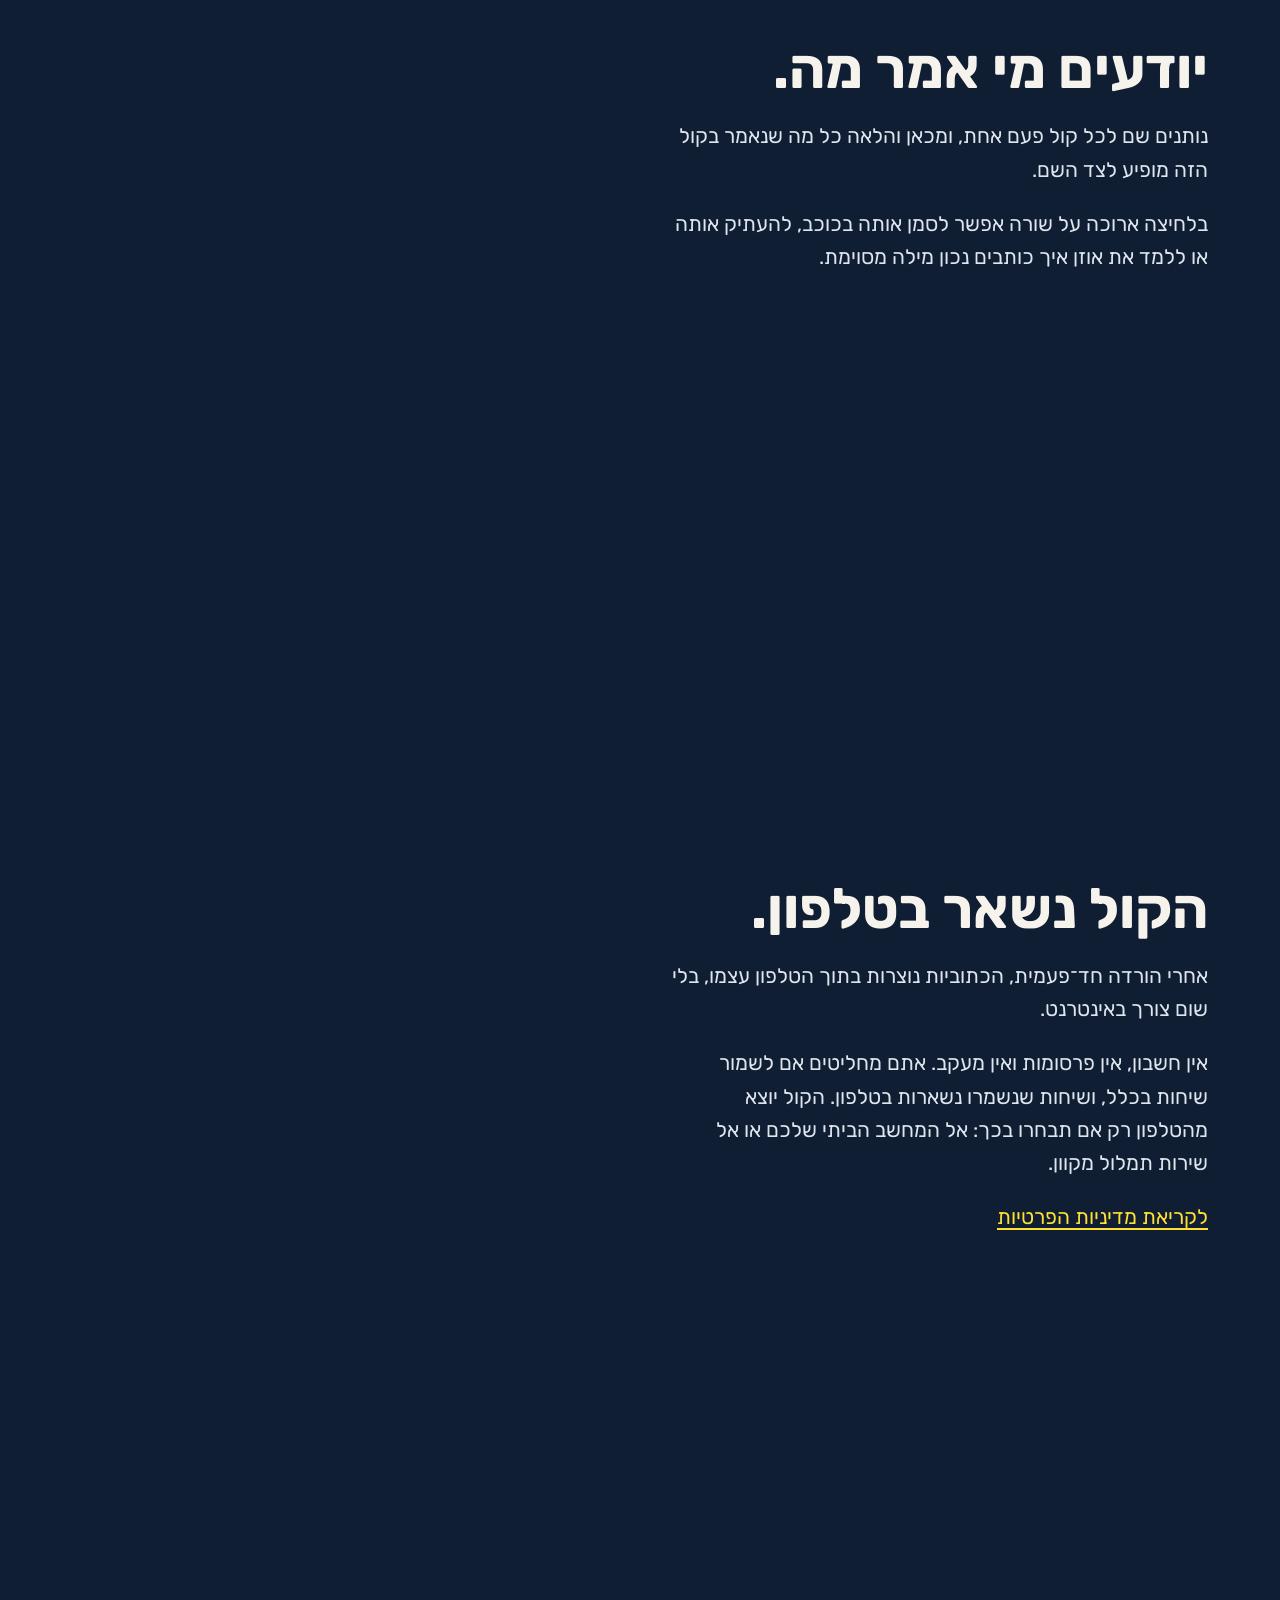
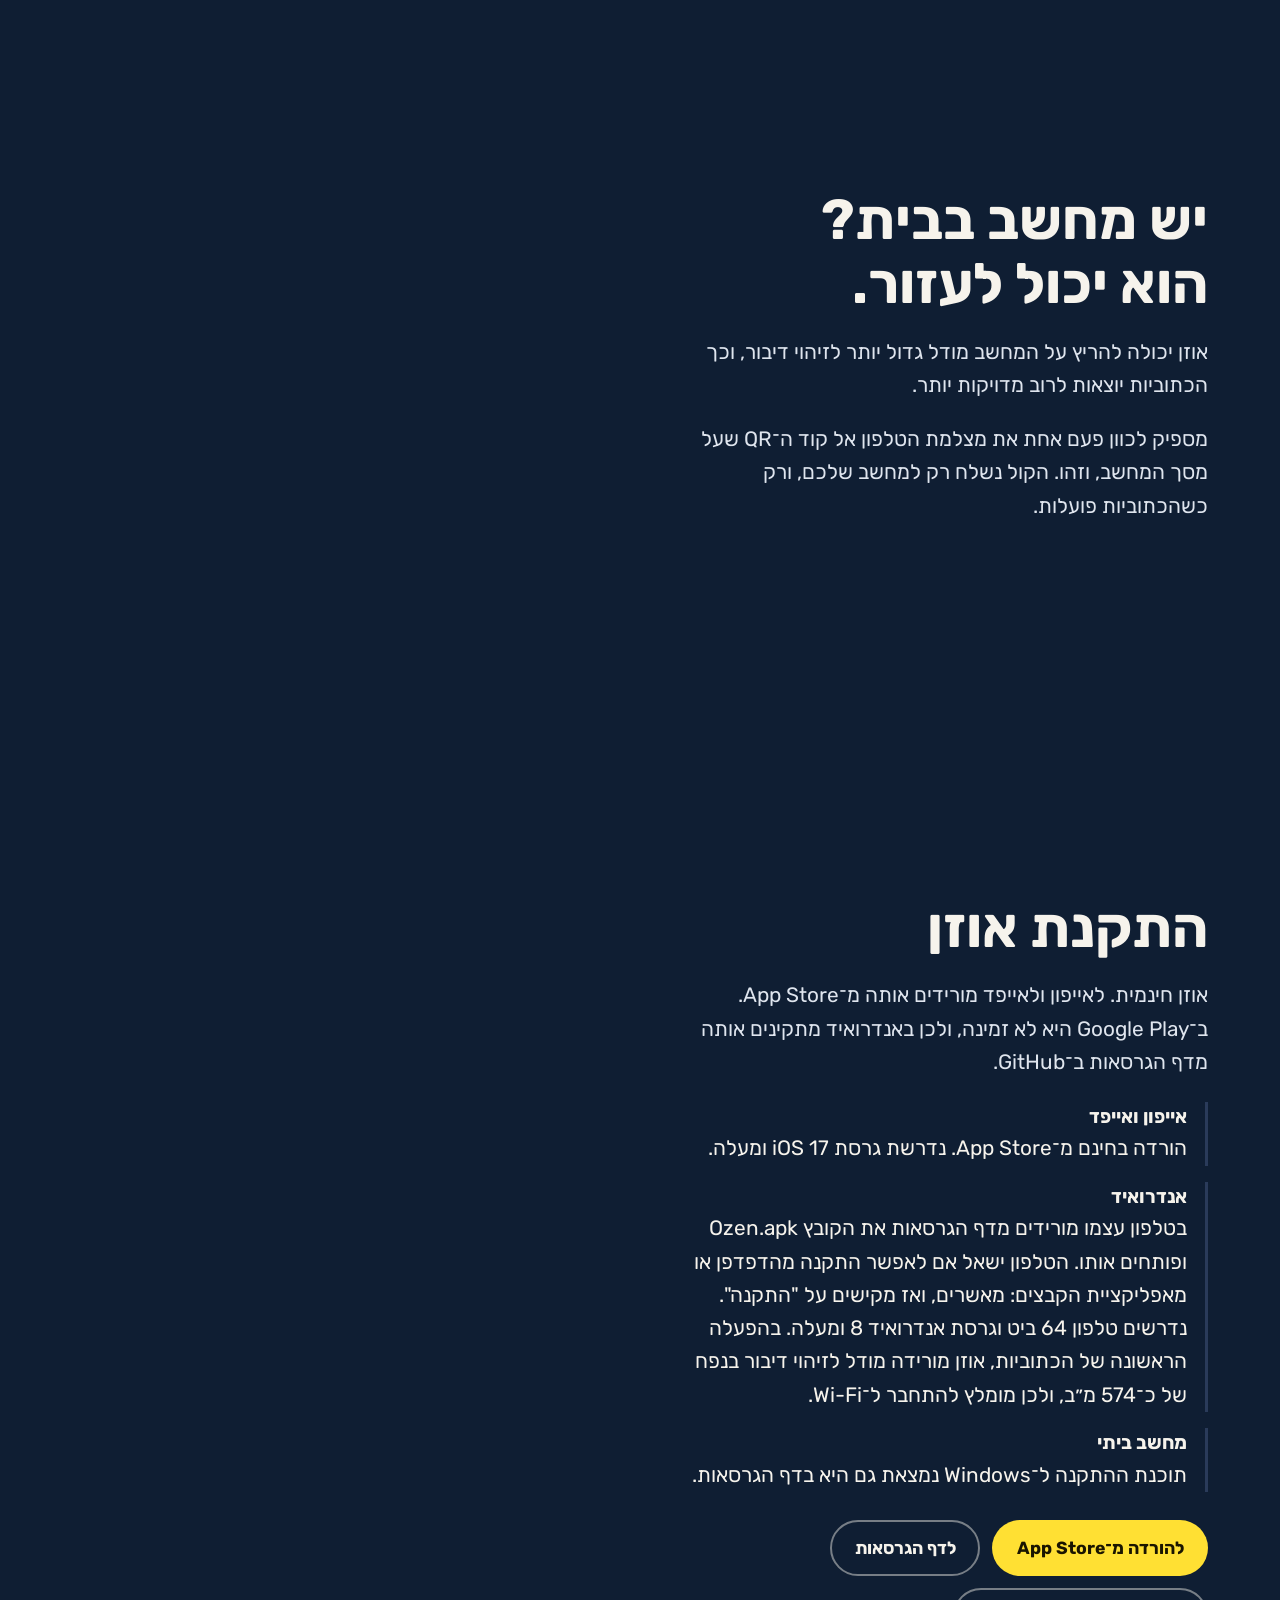
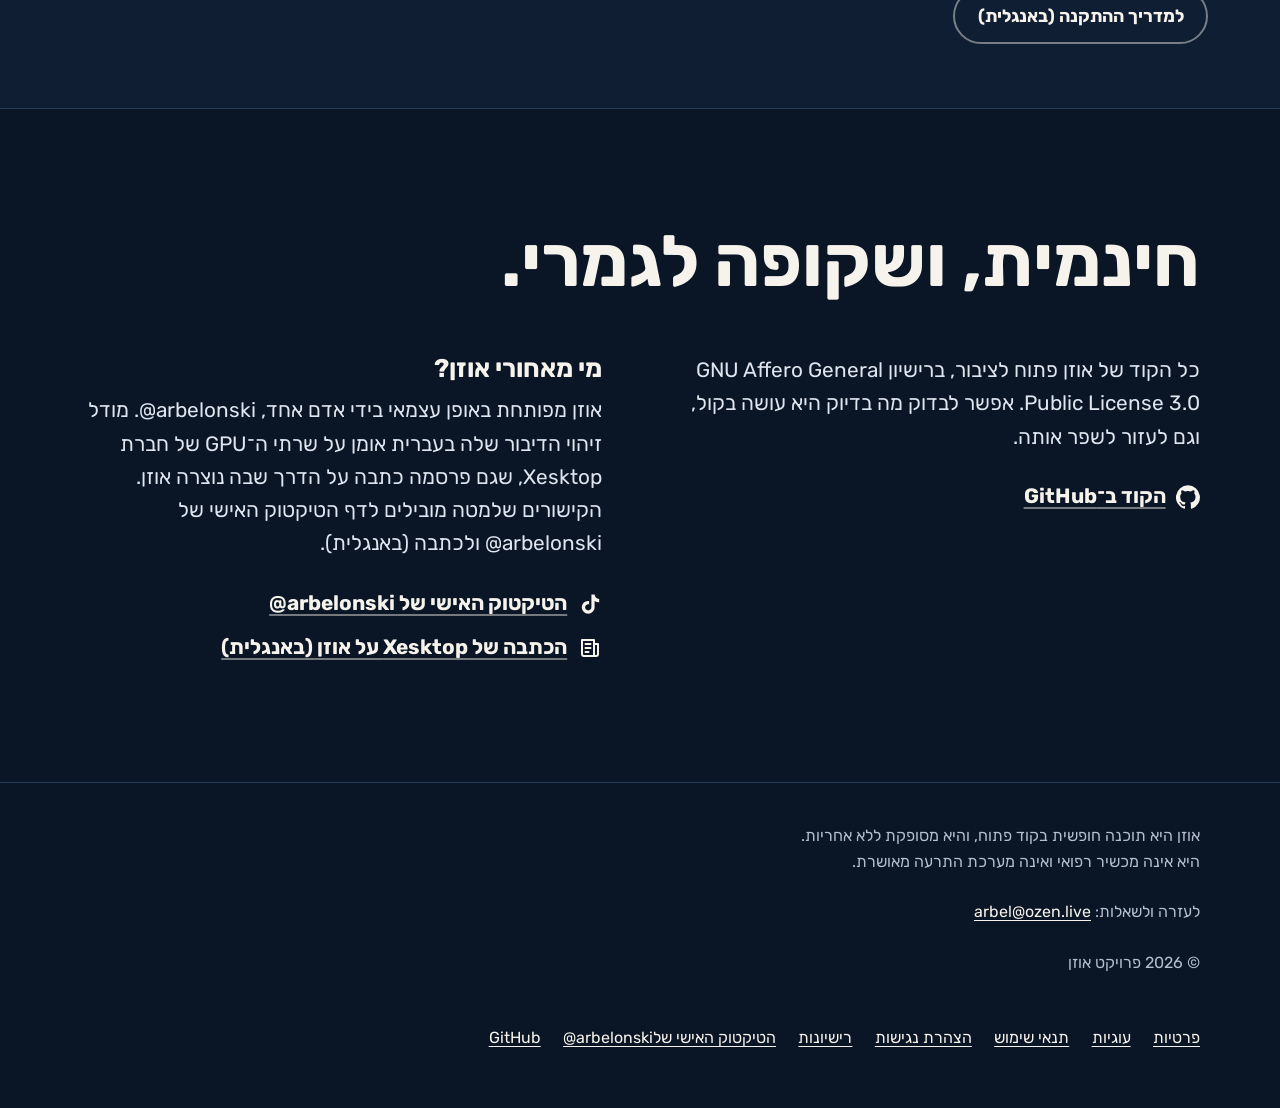
==== commit 8f43aee3: "Hebrew home page: saved conversations stay on the phone, without claiming only there On iPhone they " ====
--- a/he/index.html
+++ b/he/index.html
@@ -121,7 +121,7 @@
       <div class="chapter-text">
         <h2 id="h-private">הקול נשאר בטלפון.</h2>
         <p>אחרי הורדה חד־פעמית, הכתוביות נוצרות בתוך הטלפון עצמו, בלי שום צורך באינטרנט.</p>
-        <p>אין חשבון, אין פרסומות ואין מעקב. שיחות נשמרות רק בטלפון עצמו, ואתם מחליטים אם לשמור אותן בכלל. הקול יוצא מהטלפון רק אם תבחרו בכך: אל המחשב הביתי שלכם או אל שירות תמלול מקוון.</p>
+        <p>אין חשבון, אין פרסומות ואין מעקב. אתם מחליטים אם לשמור שיחות בכלל, ושיחות שנשמרו נשארות בטלפון. הקול יוצא מהטלפון רק אם תבחרו בכך: אל המחשב הביתי שלכם או אל שירות תמלול מקוון.</p>
         <p class="chapter-link"><a href="privacy.html">לקריאת מדיניות הפרטיות</a></p>
       </div>
     </section>
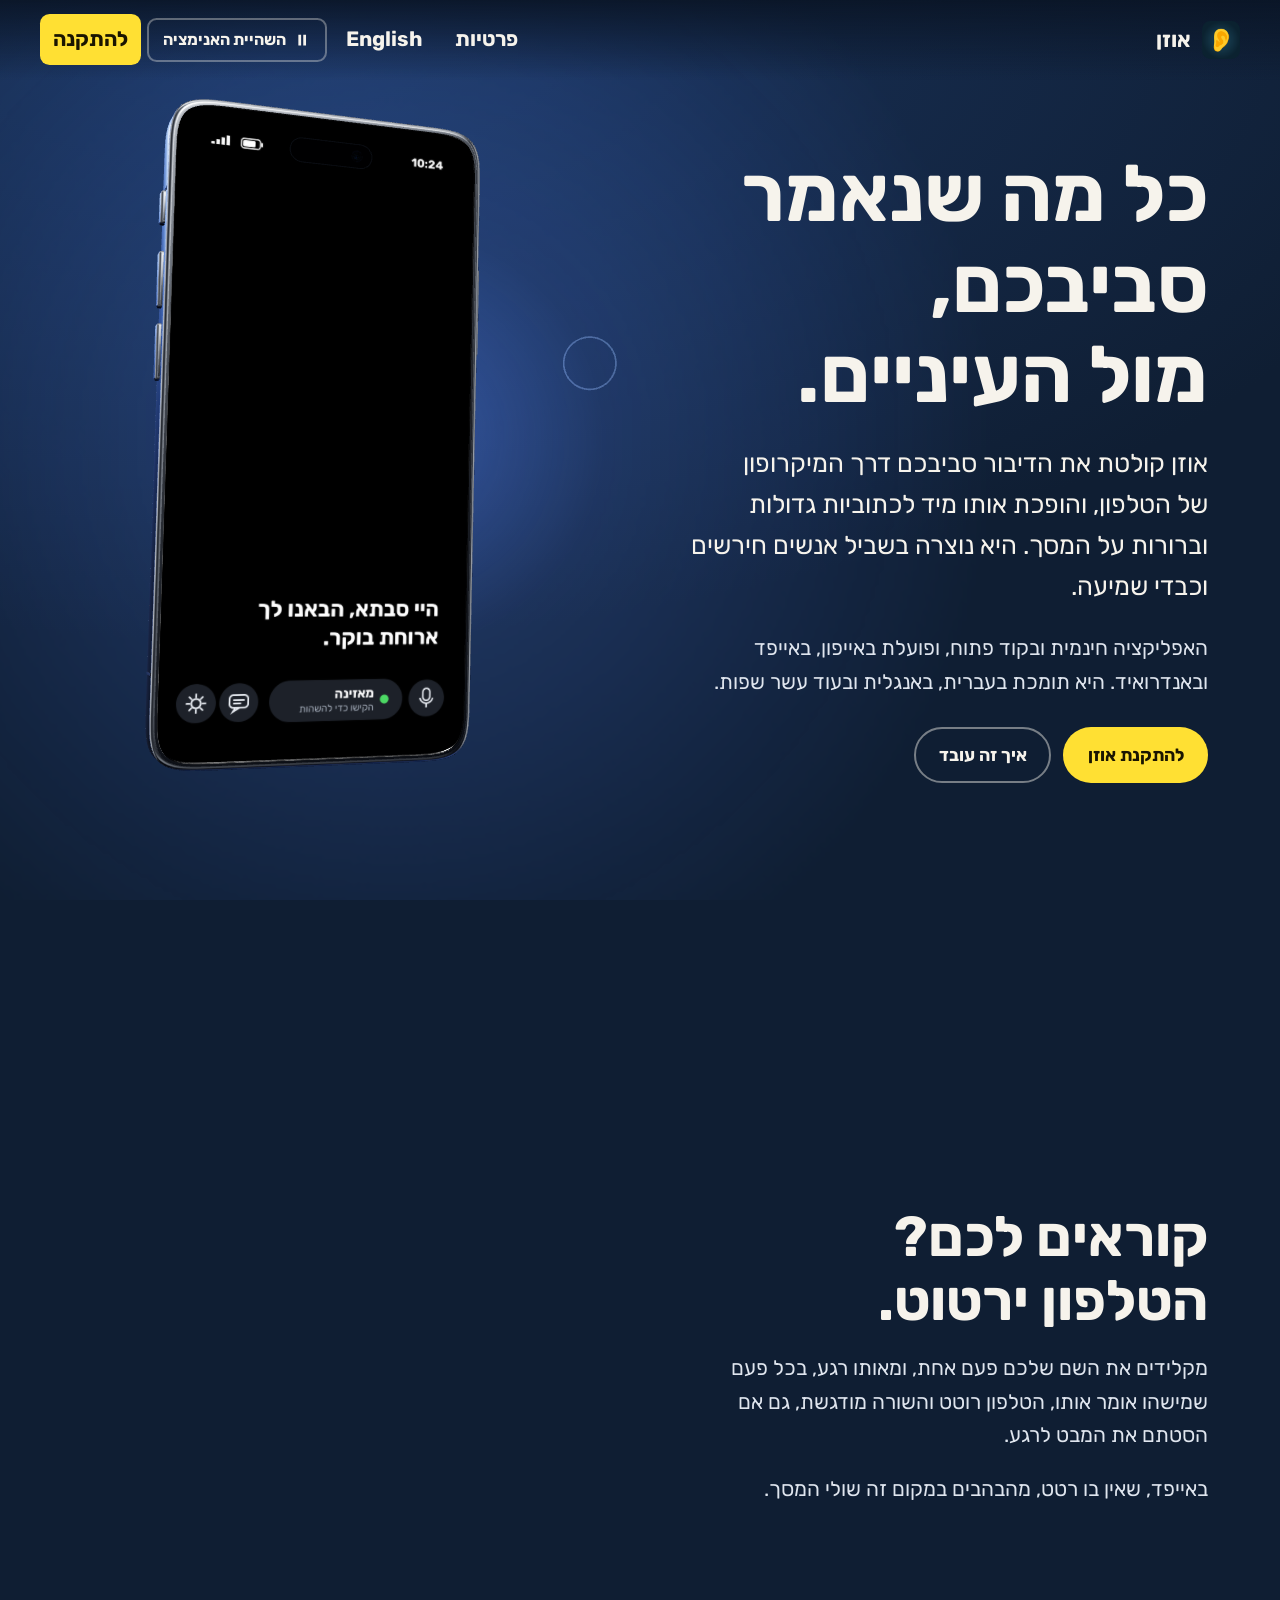
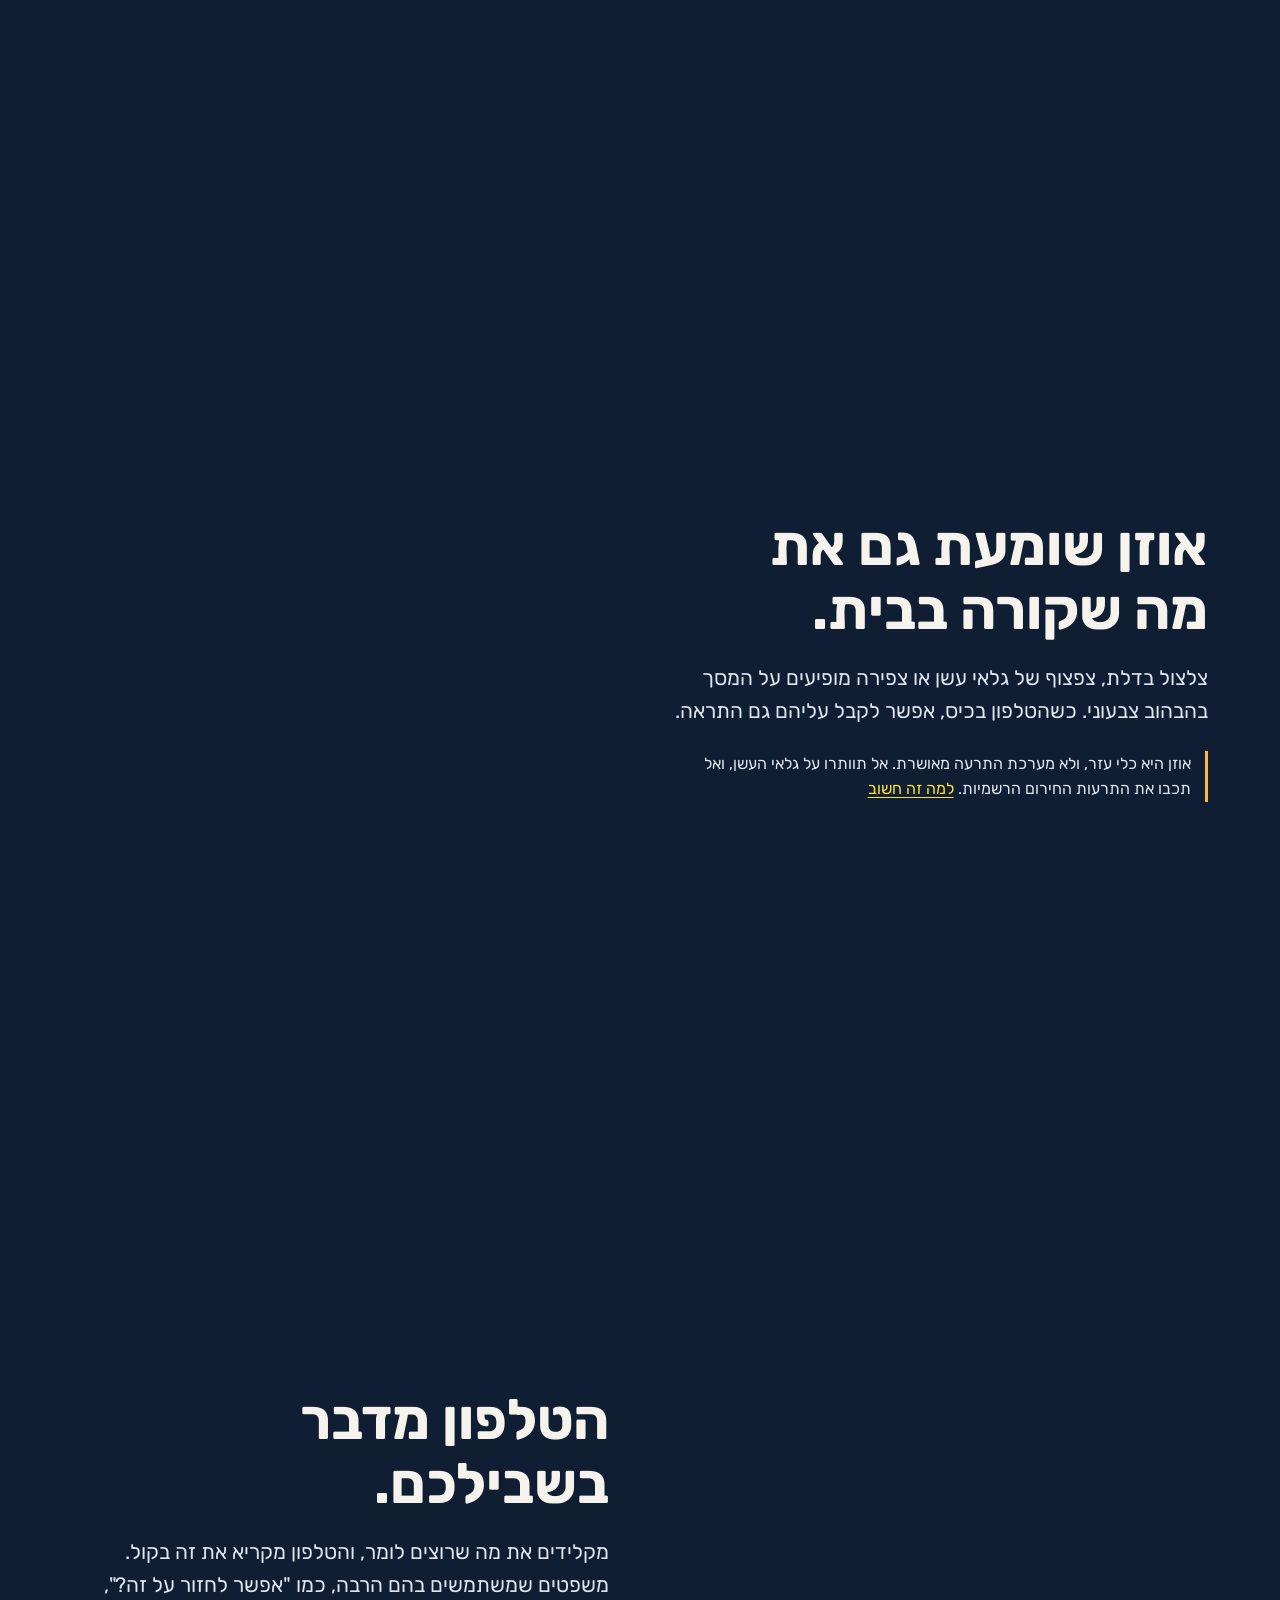
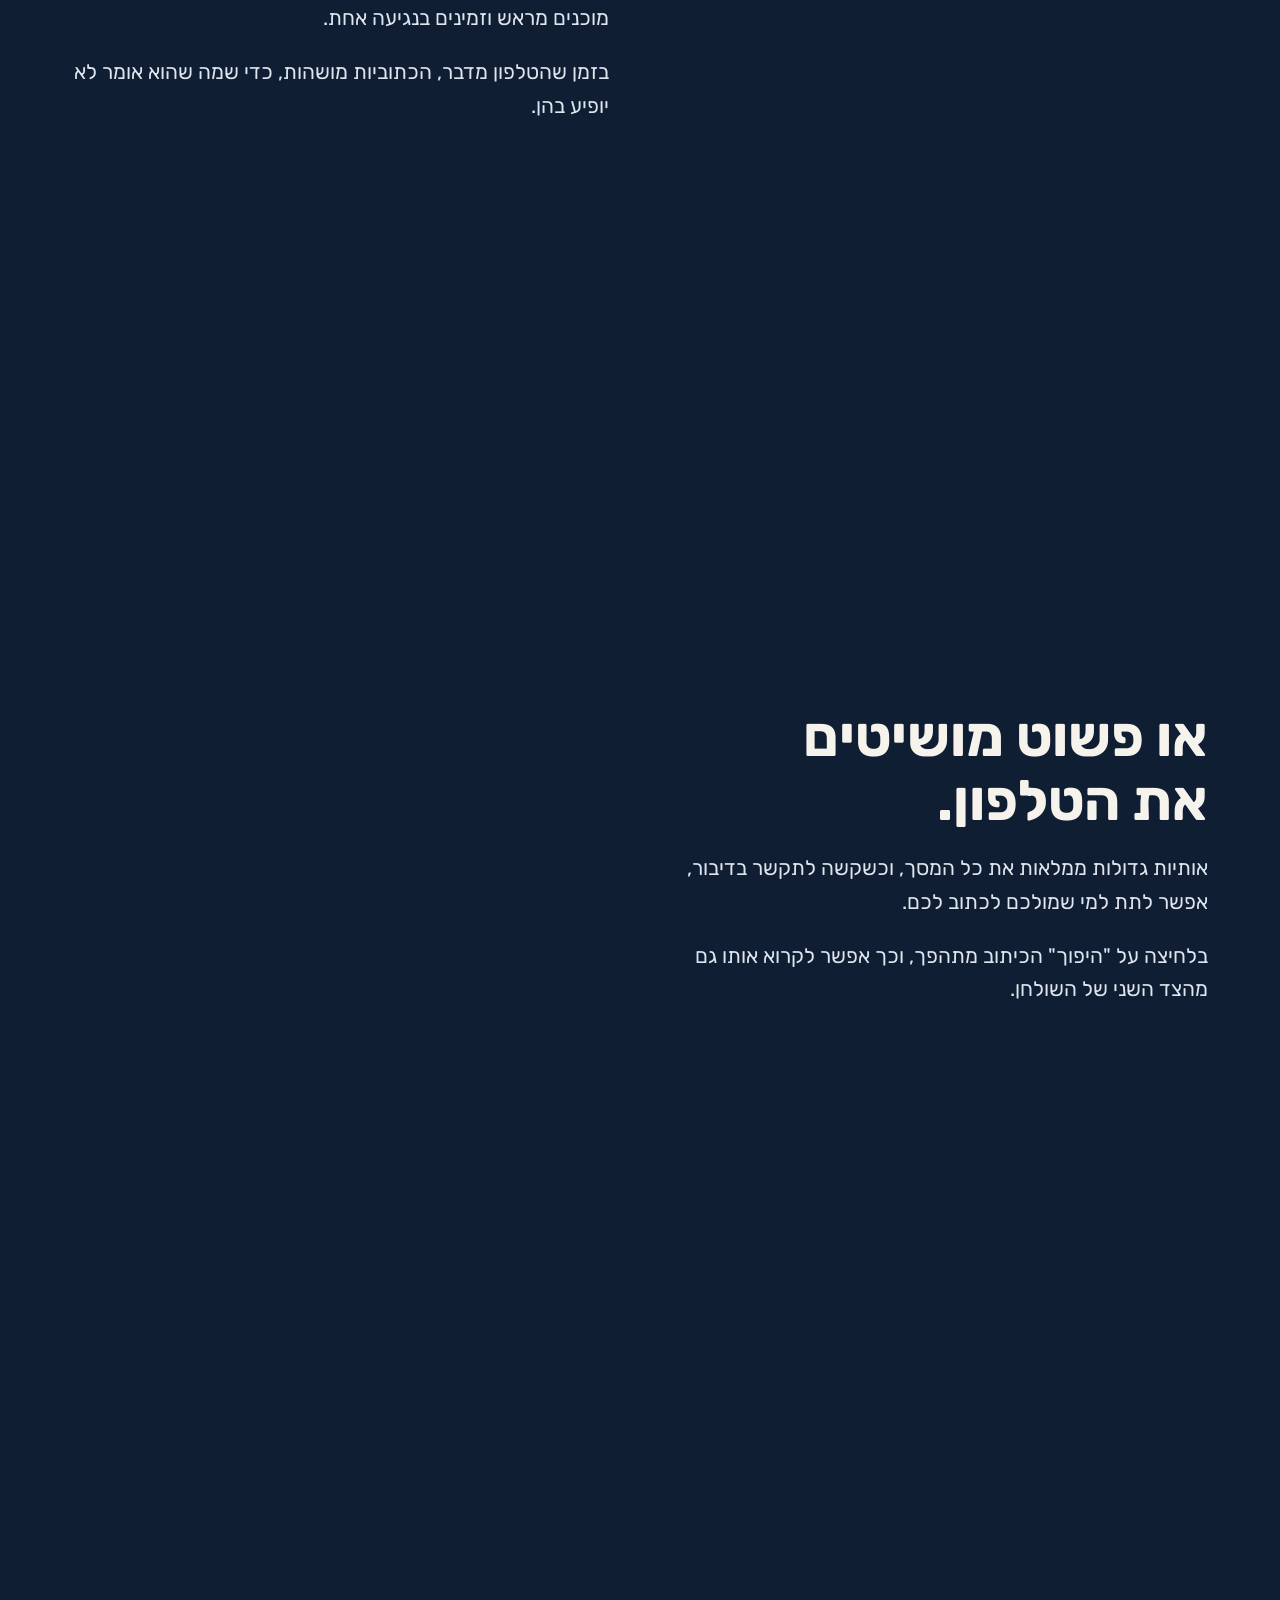
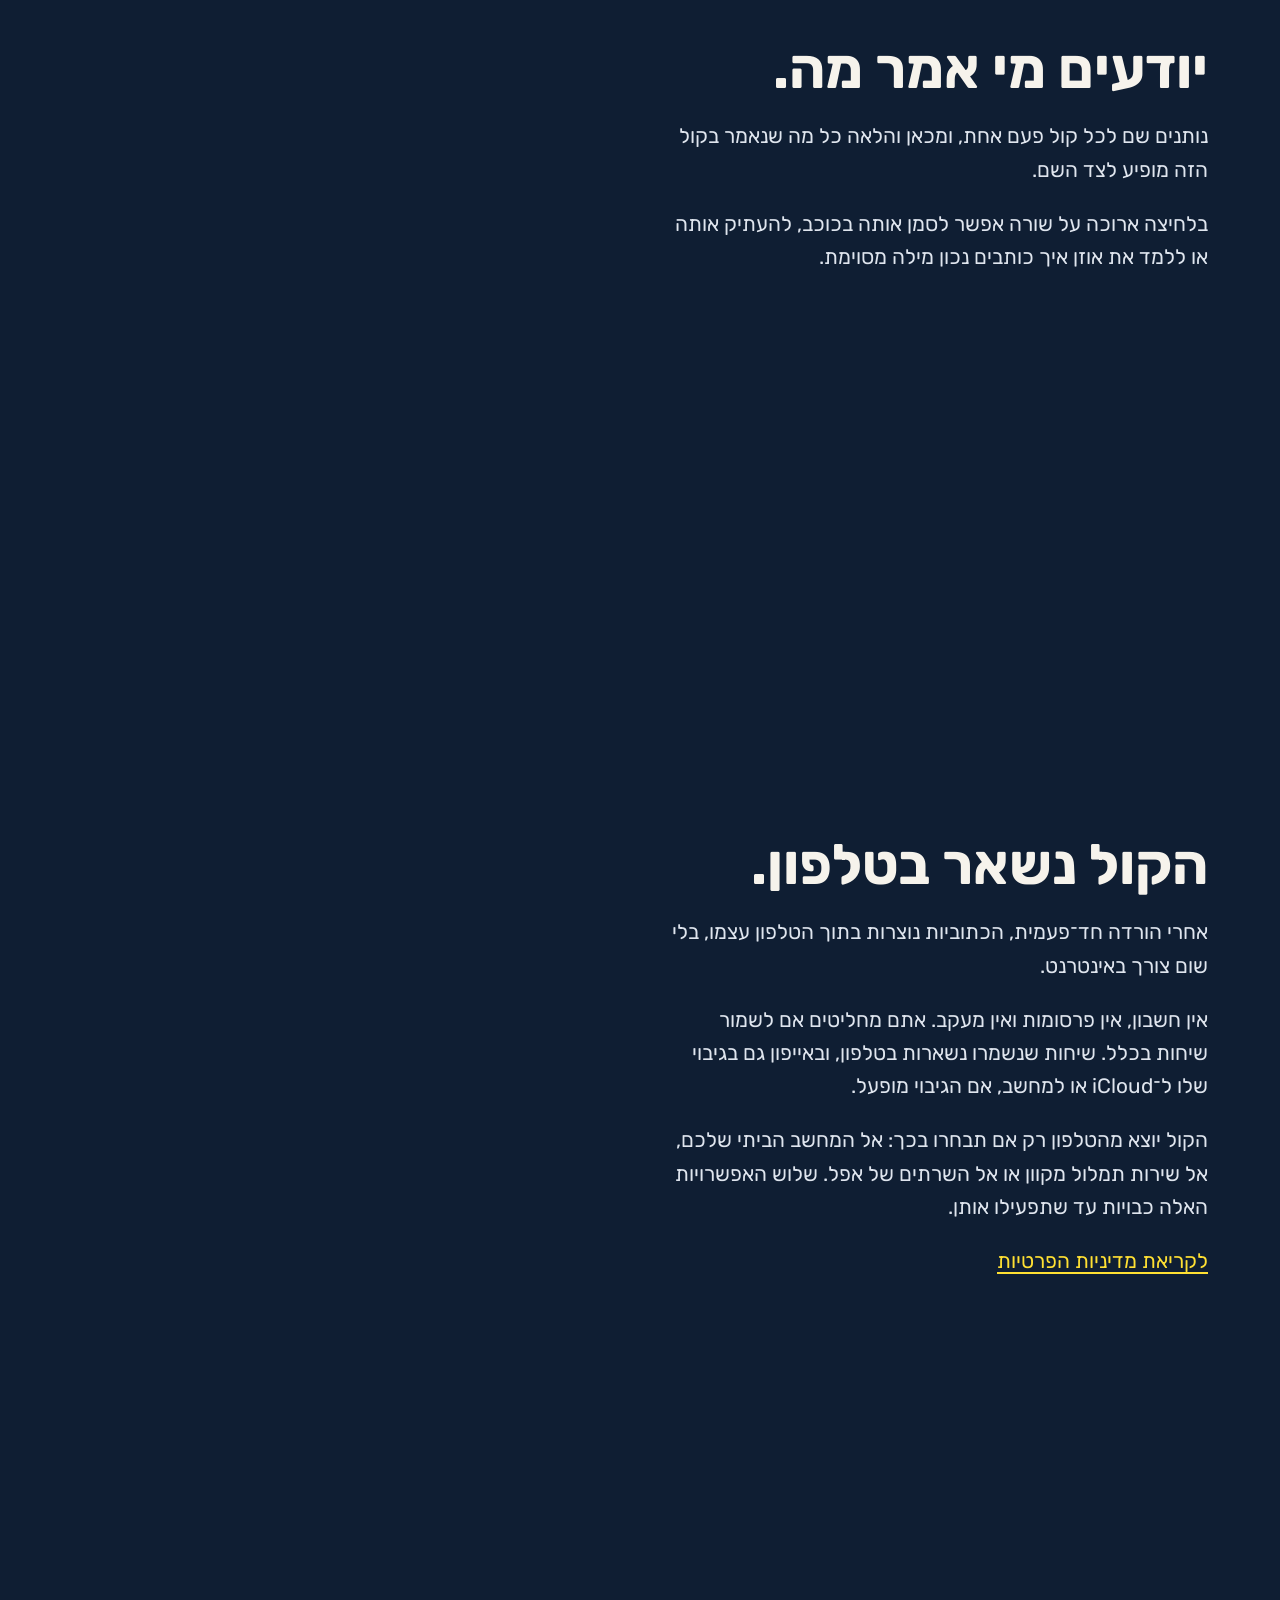
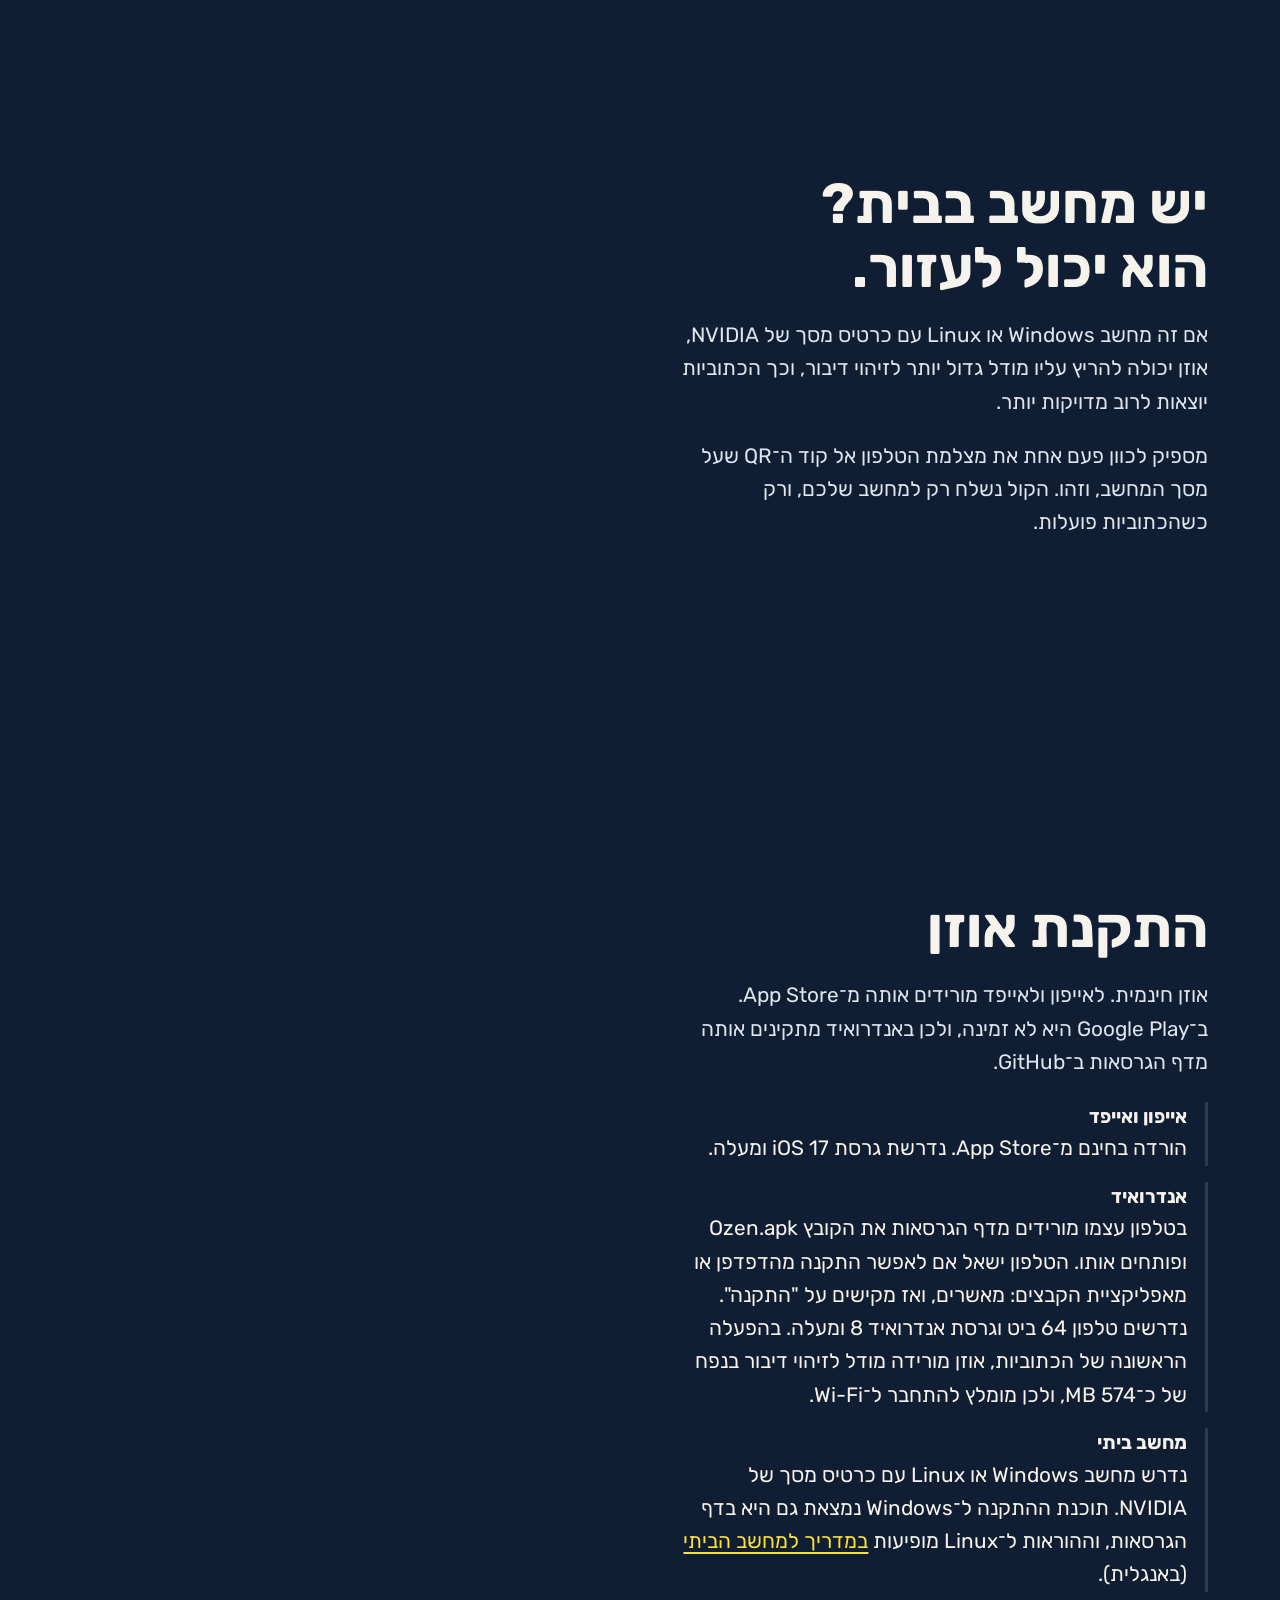
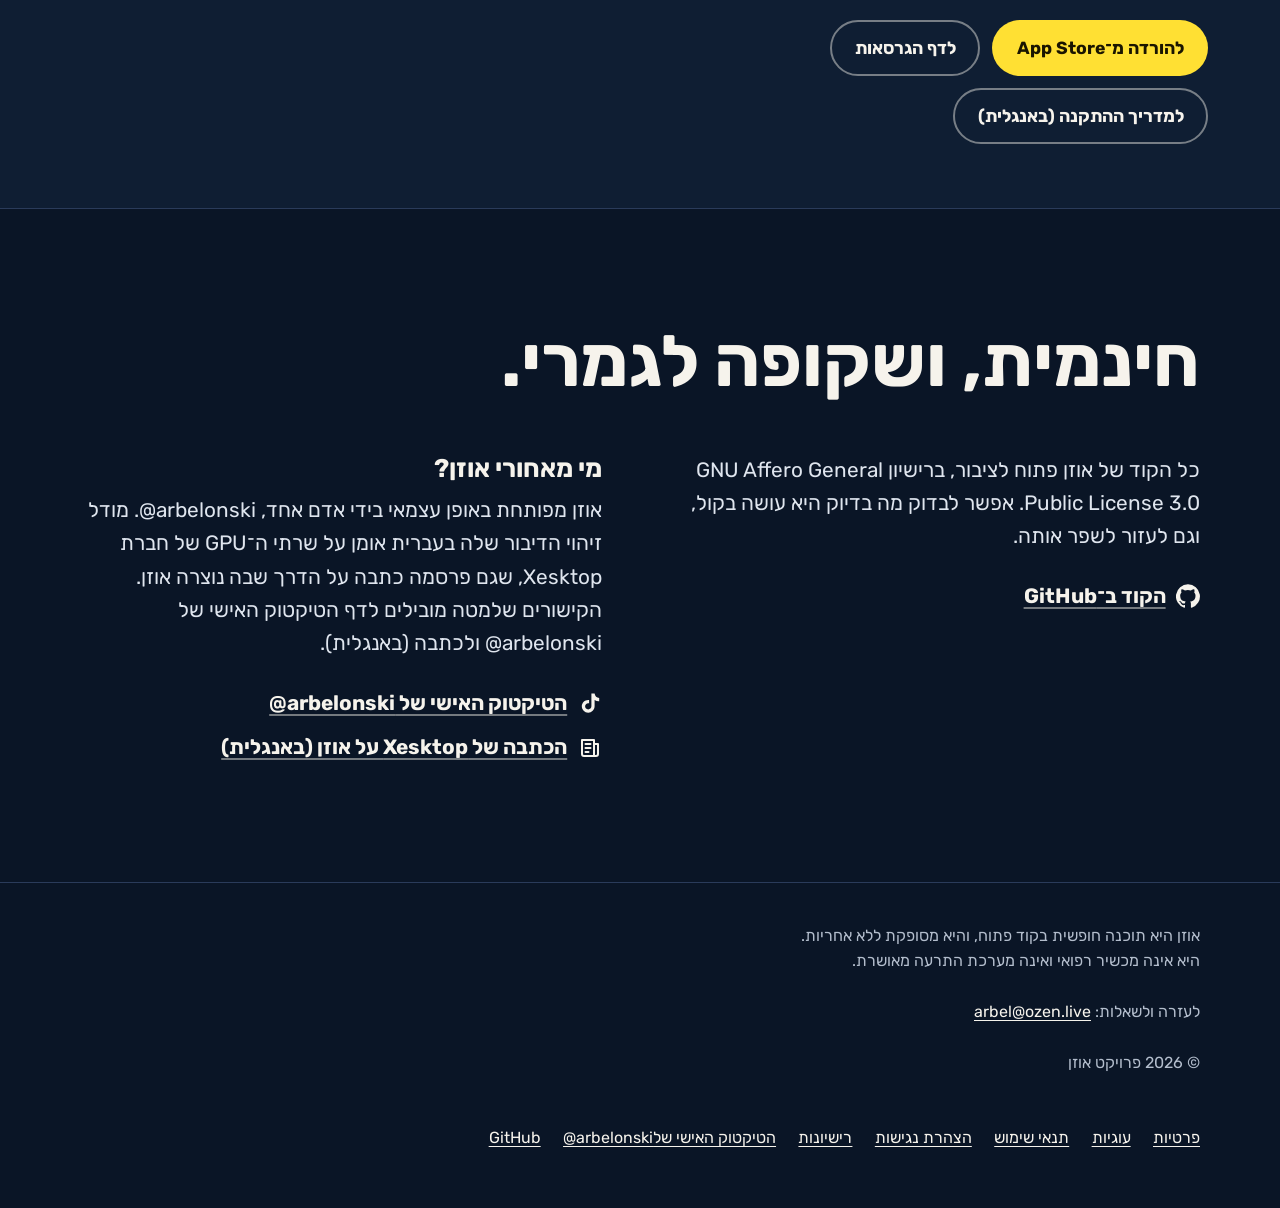
==== commit 2e0cc6f8: "Home and privacy pages: name Apple's servers, backups and the home computer's needs The home page no" ====
--- a/he/index.html
+++ b/he/index.html
@@ -36,10 +36,10 @@
 <link rel="modulepreload" href="../vendor/GLTFLoader.js">
 <link rel="modulepreload" href="../vendor/BufferGeometryUtils.js">
 <link rel="preload" href="../models/poster-he.webp" as="image" media="not all and (min-aspect-ratio: 1/1) and (min-width: 37.5rem)" fetchpriority="high">
-<link rel="preload" href="../models/back-colour.jpg?v=202611052238" as="image" crossorigin>
-<link rel="preload" href="../models/back-rough.png?v=202611052238" as="image" crossorigin>
-<link rel="stylesheet" href="../css/site.css?v=202611052238">
-<script type="module" src="../js/stage.js?v=202611052238"></script>
+<link rel="preload" href="../models/back-colour.jpg?v=202611092103" as="image" crossorigin>
+<link rel="preload" href="../models/back-rough.png?v=202611092103" as="image" crossorigin>
+<link rel="stylesheet" href="../css/site.css?v=202611092103">
+<script type="module" src="../js/stage.js?v=202611092103"></script>
 </head>
 <body>
 <a class="skip-link" href="#main">דילוג לתוכן</a>
@@ -97,7 +97,7 @@
       <div class="chapter-text">
         <h2 id="h-reply">הטלפון מדבר בשבילכם.</h2>
         <p>מקלידים את מה שרוצים לומר, והטלפון מקריא את זה בקול. משפטים שמשתמשים בהם הרבה, כמו "אפשר לחזור על זה?", מוכנים מראש וזמינים בנגיעה אחת.</p>
-        <p>בזמן שהטלפון מדבר הכתוביות מושהות, כדי שלא יתמלל את עצמו.</p>
+        <p>בזמן שהטלפון מדבר, הכתוביות מושהות, כדי שמה שהוא אומר לא יופיע בהן.</p>
       </div>
     </section>
 
@@ -105,7 +105,7 @@
       <div class="chapter-text">
         <h2 id="h-letters">או פשוט מושיטים את הטלפון.</h2>
         <p>אותיות גדולות ממלאות את כל המסך, וכשקשה לתקשר בדיבור, אפשר לתת למי שמולכם לכתוב לכם.</p>
-        <p>הכפתור "להפוך" מסובב את הכיתוב, כדי שאפשר יהיה לקרוא אותו מהצד השני של השולחן.</p>
+        <p>בלחיצה על "היפוך" הכיתוב מתהפך, וכך אפשר לקרוא אותו גם מהצד השני של השולחן.</p>
       </div>
     </section>
 
@@ -121,7 +121,8 @@
       <div class="chapter-text">
         <h2 id="h-private">הקול נשאר בטלפון.</h2>
         <p>אחרי הורדה חד־פעמית, הכתוביות נוצרות בתוך הטלפון עצמו, בלי שום צורך באינטרנט.</p>
-        <p>אין חשבון, אין פרסומות ואין מעקב. אתם מחליטים אם לשמור שיחות בכלל, ושיחות שנשמרו נשארות בטלפון. הקול יוצא מהטלפון רק אם תבחרו בכך: אל המחשב הביתי שלכם או אל שירות תמלול מקוון.</p>
+        <p>אין חשבון, אין פרסומות ואין מעקב. אתם מחליטים אם לשמור שיחות בכלל. שיחות שנשמרו נשארות בטלפון, ובאייפון גם בגיבוי שלו ל־iCloud או למחשב, אם הגיבוי מופעל.</p>
+        <p>הקול יוצא מהטלפון רק אם תבחרו בכך: אל המחשב הביתי שלכם, אל שירות תמלול מקוון או אל השרתים של אפל. שלוש האפשרויות האלה כבויות עד שתפעילו אותן.</p>
         <p class="chapter-link"><a href="privacy.html">לקריאת מדיניות הפרטיות</a></p>
       </div>
     </section>
@@ -129,7 +130,7 @@
     <section class="chapter" id="home-computer" data-scene="home" aria-labelledby="h-home">
       <div class="chapter-text">
         <h2 id="h-home">יש מחשב בבית? הוא יכול לעזור.</h2>
-        <p>אוזן יכולה להריץ על המחשב מודל גדול יותר לזיהוי דיבור, וכך הכתוביות יוצאות לרוב מדויקות יותר.</p>
+        <p>אם זה מחשב Windows או Linux עם כרטיס מסך של NVIDIA, אוזן יכולה להריץ עליו מודל גדול יותר לזיהוי דיבור, וכך הכתוביות יוצאות לרוב מדויקות יותר.</p>
         <p>מספיק לכוון פעם אחת את מצלמת הטלפון אל קוד ה־QR שעל מסך המחשב, וזהו. הקול נשלח רק למחשב שלכם, ורק כשהכתוביות פועלות.</p>
       </div>
     </section>
@@ -140,8 +141,8 @@
         <p>אוזן חינמית. לאייפון ולאייפד מורידים אותה מ־App Store. ב־Google Play היא לא זמינה, ולכן באנדרואיד מתקינים אותה מדף הגרסאות ב־GitHub.</p>
         <ul class="get-list">
           <li><strong>אייפון ואייפד</strong>הורדה בחינם מ־App Store. נדרשת גרסת iOS 17 ומעלה.</li>
-          <li><strong>אנדרואיד</strong>בטלפון עצמו מורידים מדף הגרסאות את הקובץ <bdi>Ozen.apk</bdi> ופותחים אותו. הטלפון ישאל אם לאפשר התקנה מהדפדפן או מאפליקציית הקבצים: מאשרים, ואז מקישים על "התקנה". נדרשים טלפון 64 ביט וגרסת אנדרואיד 8 ומעלה. בהפעלה הראשונה של הכתוביות, אוזן מורידה מודל לזיהוי דיבור בנפח של כ־574 מ״ב, ולכן מומלץ להתחבר ל־Wi-Fi.</li>
-          <li><strong>מחשב ביתי</strong>תוכנת ההתקנה ל־Windows נמצאת גם היא בדף הגרסאות.</li>
+          <li><strong>אנדרואיד</strong>בטלפון עצמו מורידים מדף הגרסאות את הקובץ <bdi>Ozen.apk</bdi> ופותחים אותו. הטלפון ישאל אם לאפשר התקנה מהדפדפן או מאפליקציית הקבצים: מאשרים, ואז מקישים על "התקנה". נדרשים טלפון 64 ביט וגרסת אנדרואיד 8 ומעלה. בהפעלה הראשונה של הכתוביות, אוזן מורידה מודל לזיהוי דיבור בנפח של כ־574 MB, ולכן מומלץ להתחבר ל־Wi-Fi.</li>
+          <li><strong>מחשב ביתי</strong>נדרש מחשב Windows או Linux עם כרטיס מסך של NVIDIA. תוכנת ההתקנה ל־Windows נמצאת גם היא בדף הגרסאות, וההוראות ל־Linux מופיעות <a href="https://github.com/arbelonson-source/ozen/blob/master/docs/home-computer.md#setting-it-up-on-linux" hreflang="en">במדריך למחשב הביתי</a> (באנגלית).</li>
         </ul>
         <div class="actions">
           <a class="btn btn-primary" href="https://apps.apple.com/app/id6821325968">להורדה מ־App Store</a>
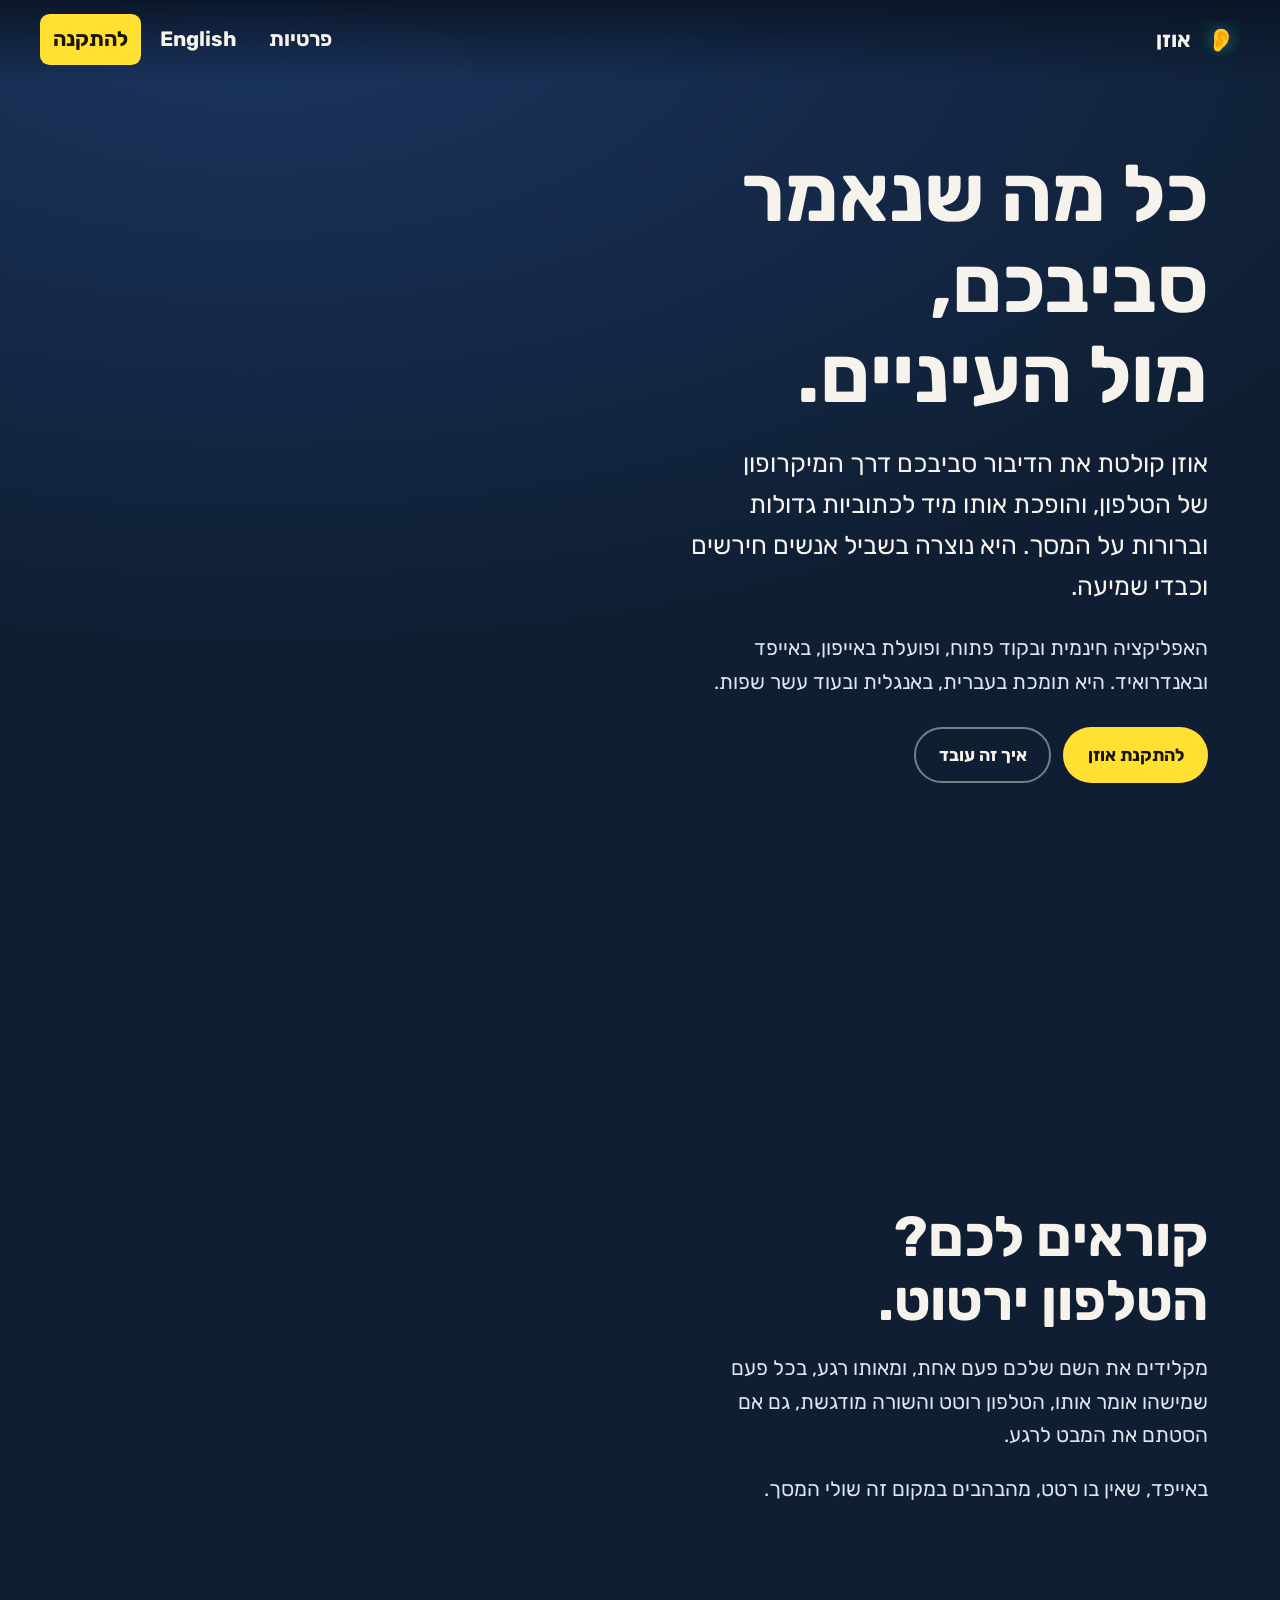
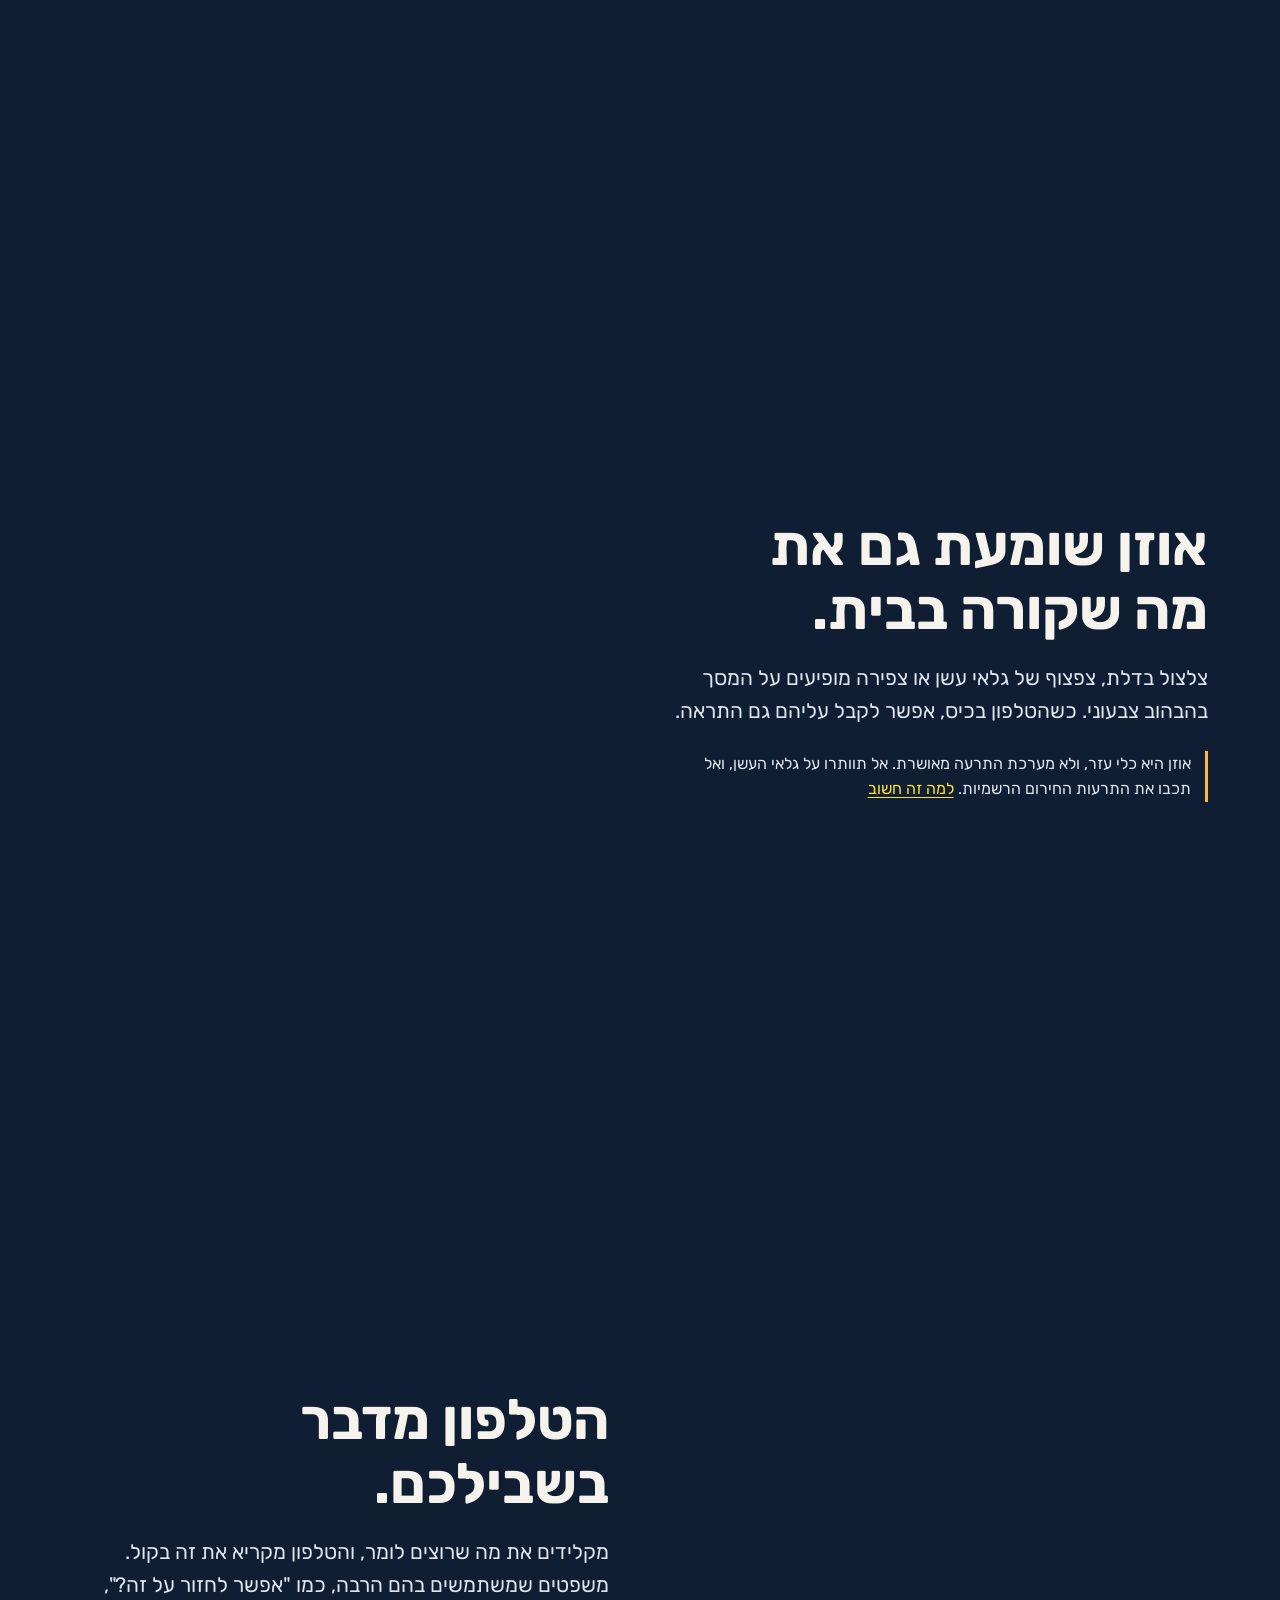
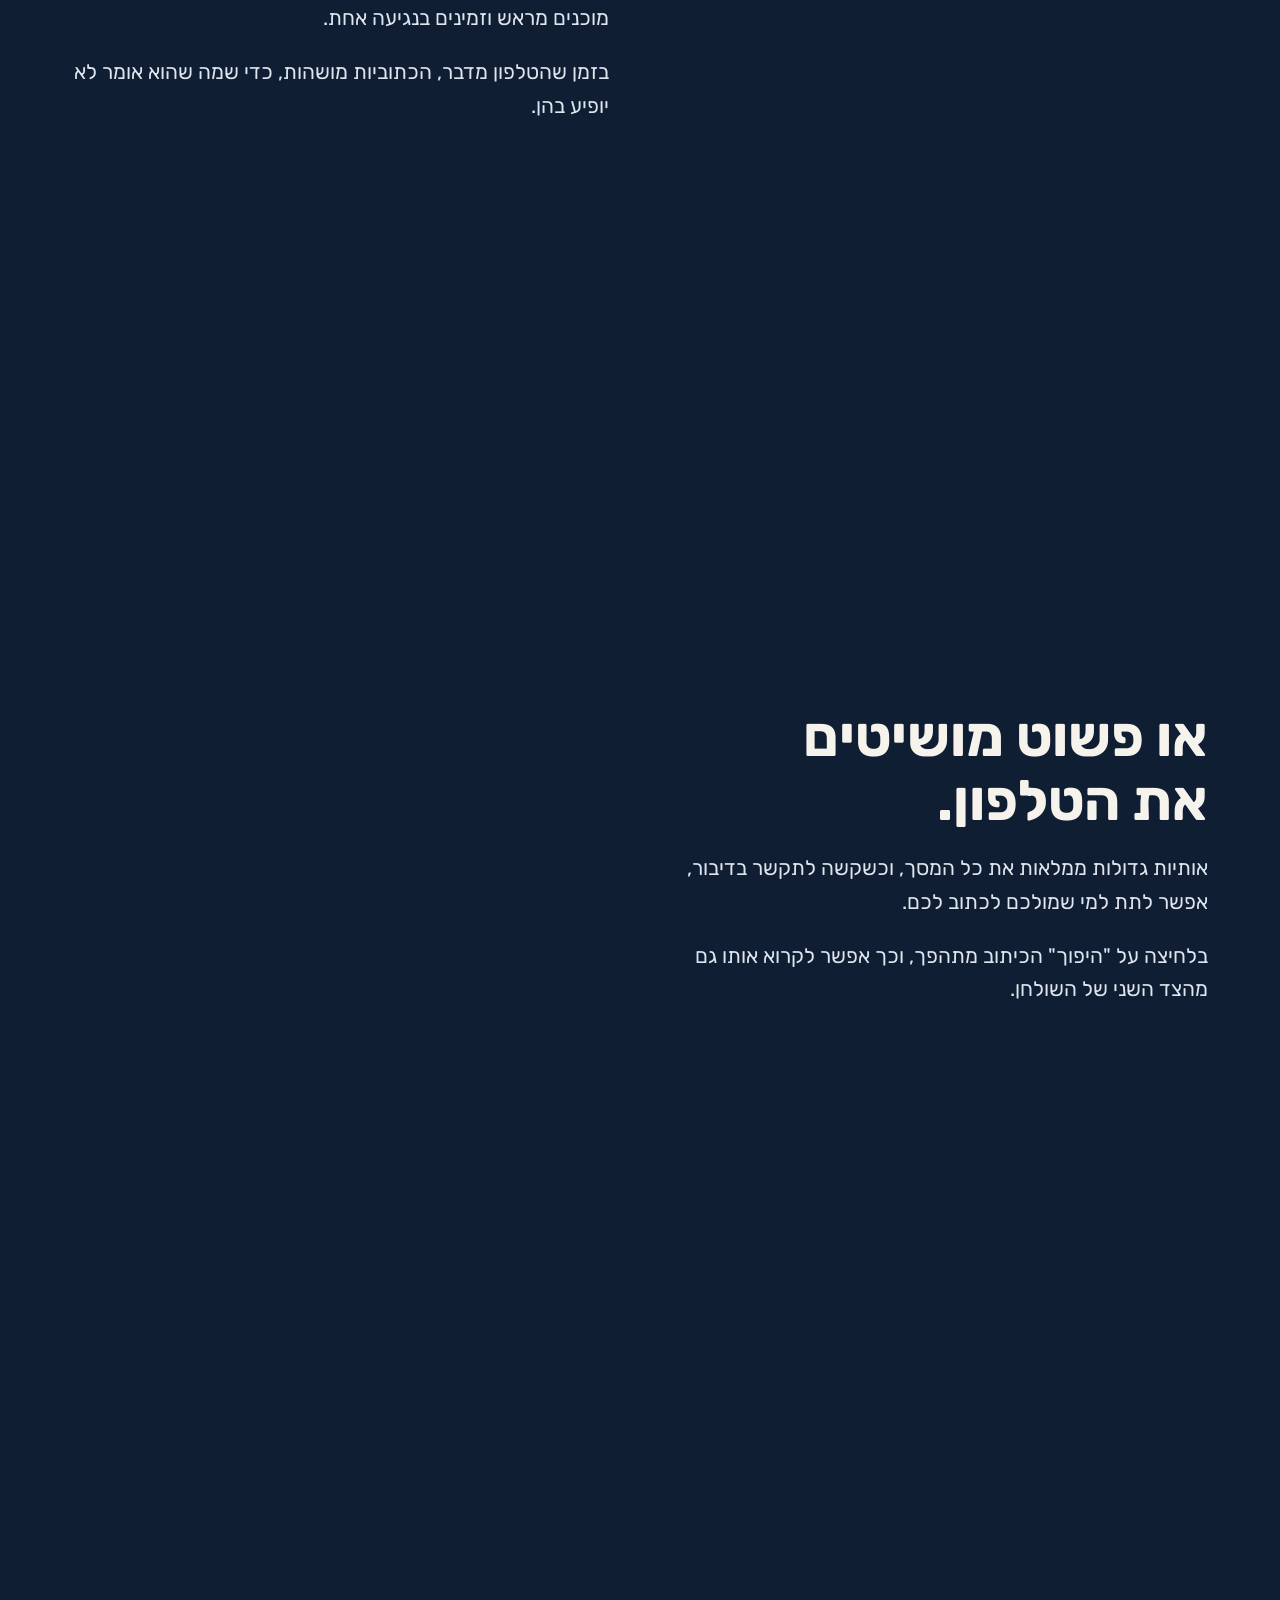
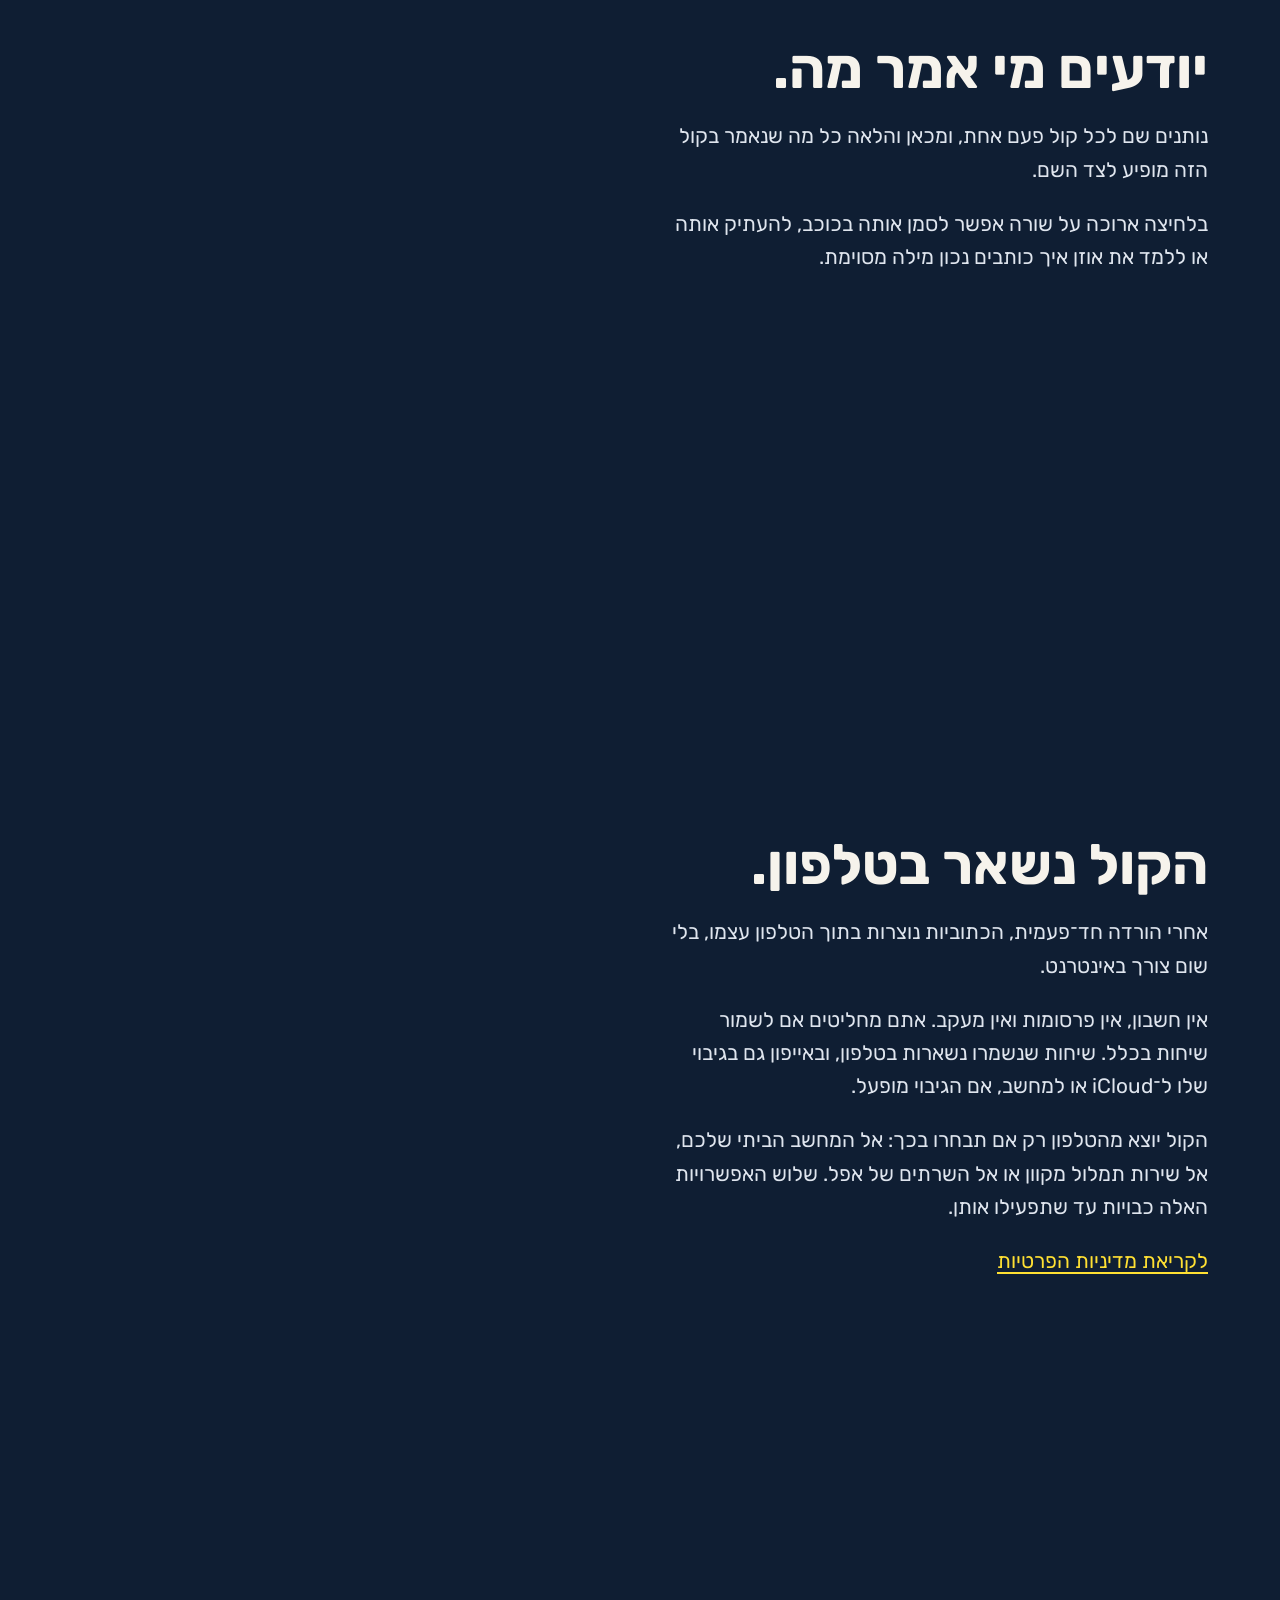
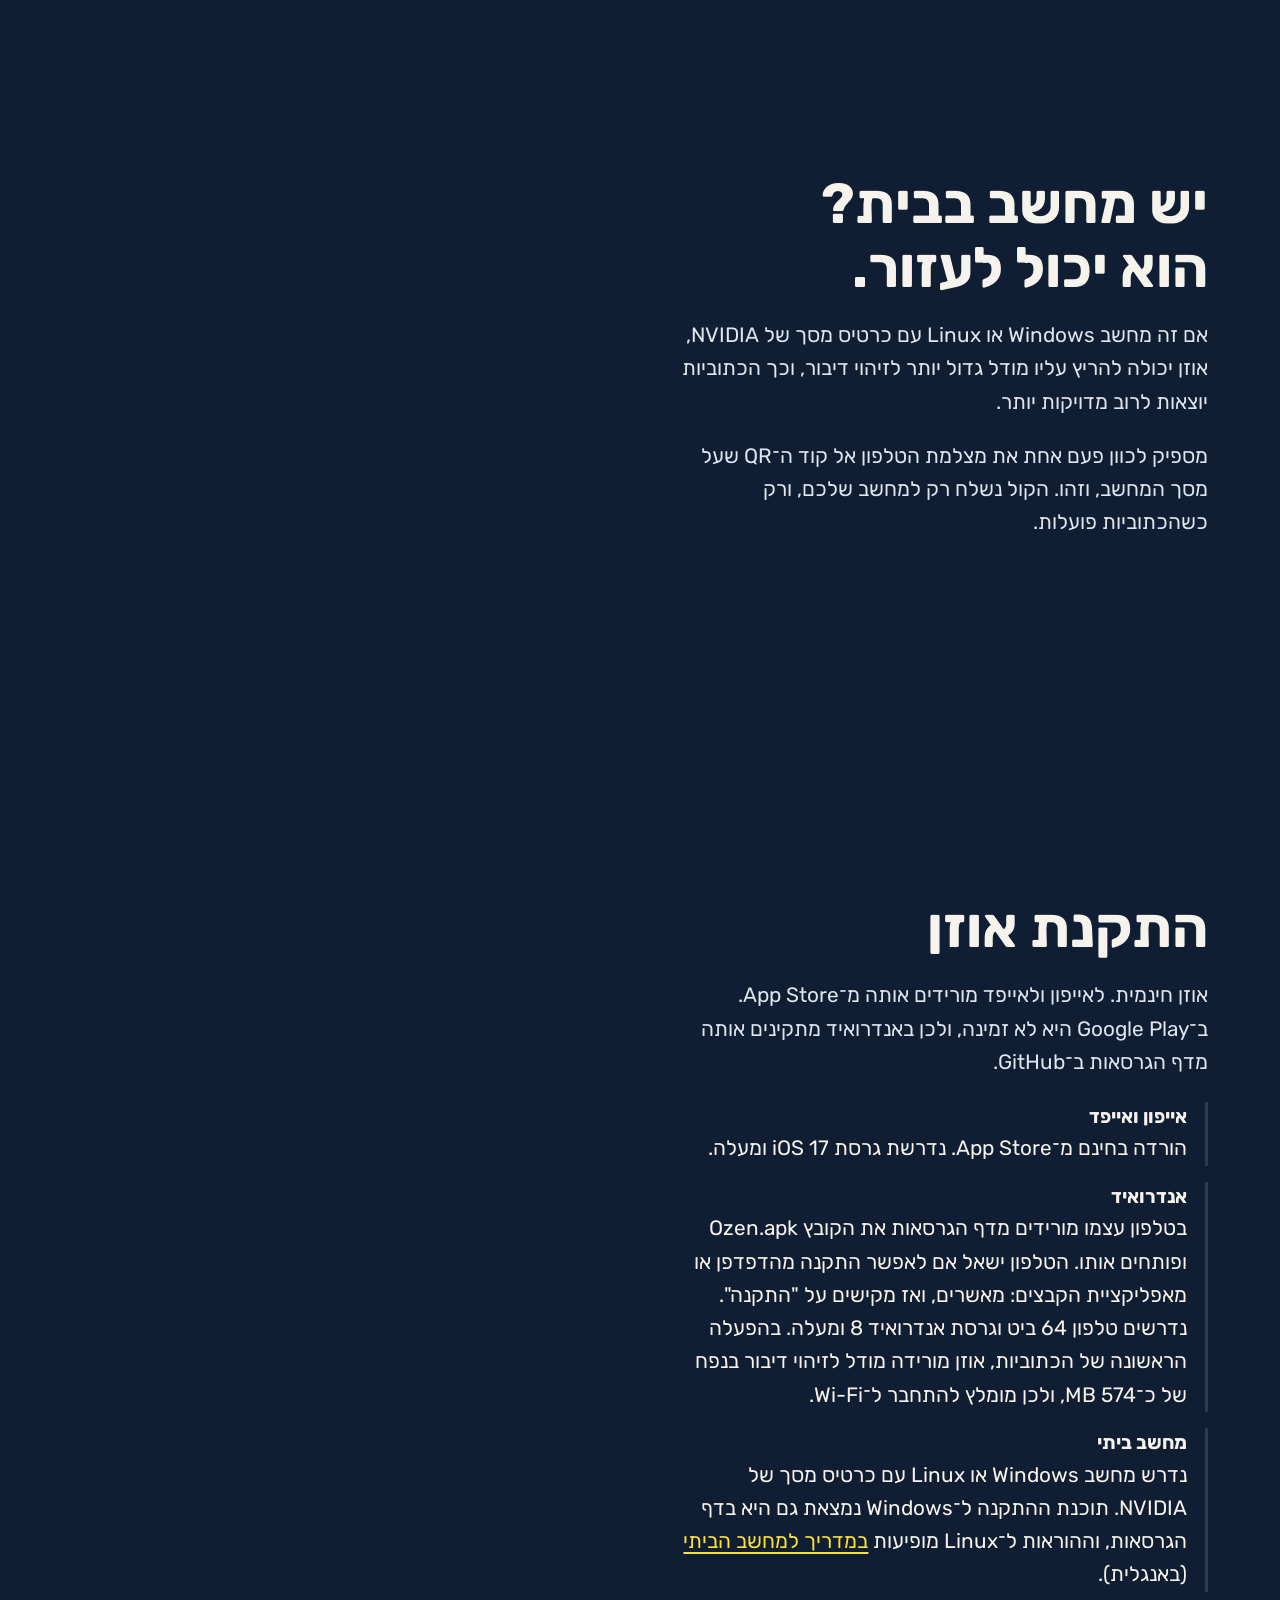
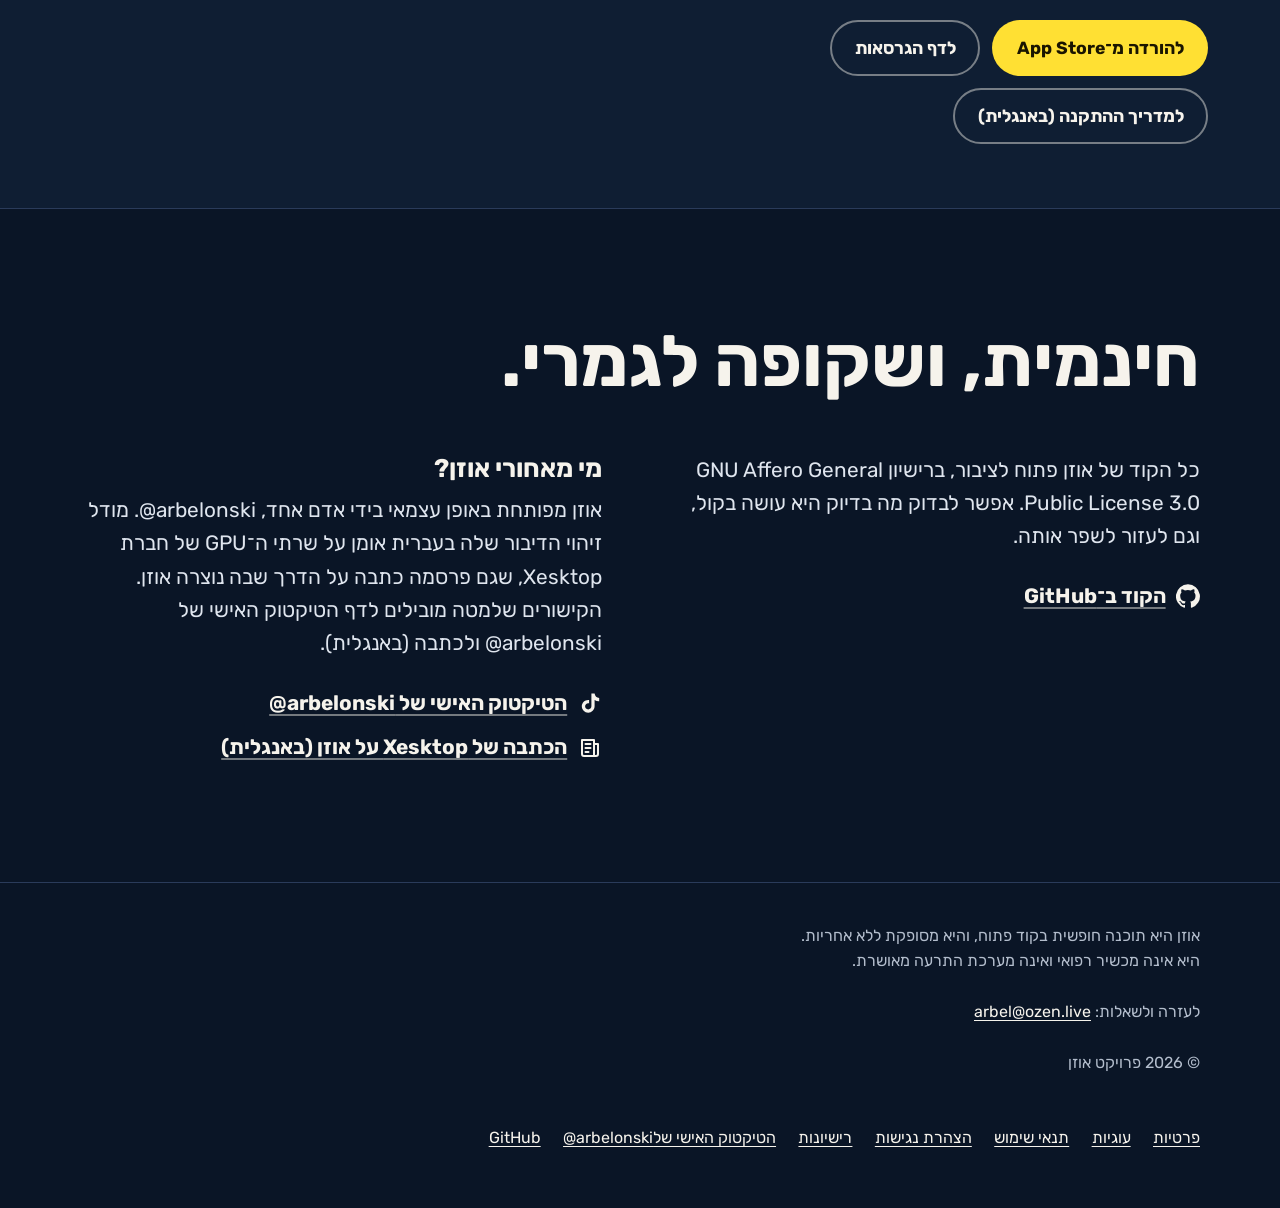
==== commit 5e108a26: "English pages use curly apostrophes and quote marks throughout The home page panel and footer alread" ====
--- a/he/index.html
+++ b/he/index.html
@@ -36,10 +36,10 @@
 <link rel="modulepreload" href="../vendor/GLTFLoader.js">
 <link rel="modulepreload" href="../vendor/BufferGeometryUtils.js">
 <link rel="preload" href="../models/poster-he.webp" as="image" media="not all and (min-aspect-ratio: 1/1) and (min-width: 37.5rem)" fetchpriority="high">
-<link rel="preload" href="../models/back-colour.jpg?v=202611092103" as="image" crossorigin>
-<link rel="preload" href="../models/back-rough.png?v=202611092103" as="image" crossorigin>
-<link rel="stylesheet" href="../css/site.css?v=202611092103">
-<script type="module" src="../js/stage.js?v=202611092103"></script>
+<link rel="preload" href="../models/back-colour.jpg?v=202611092119" as="image" crossorigin>
+<link rel="preload" href="../models/back-rough.png?v=202611092119" as="image" crossorigin>
+<link rel="stylesheet" href="../css/site.css?v=202611092119">
+<script type="module" src="../js/stage.js?v=202611092119"></script>
 </head>
 <body>
 <a class="skip-link" href="#main">דילוג לתוכן</a>
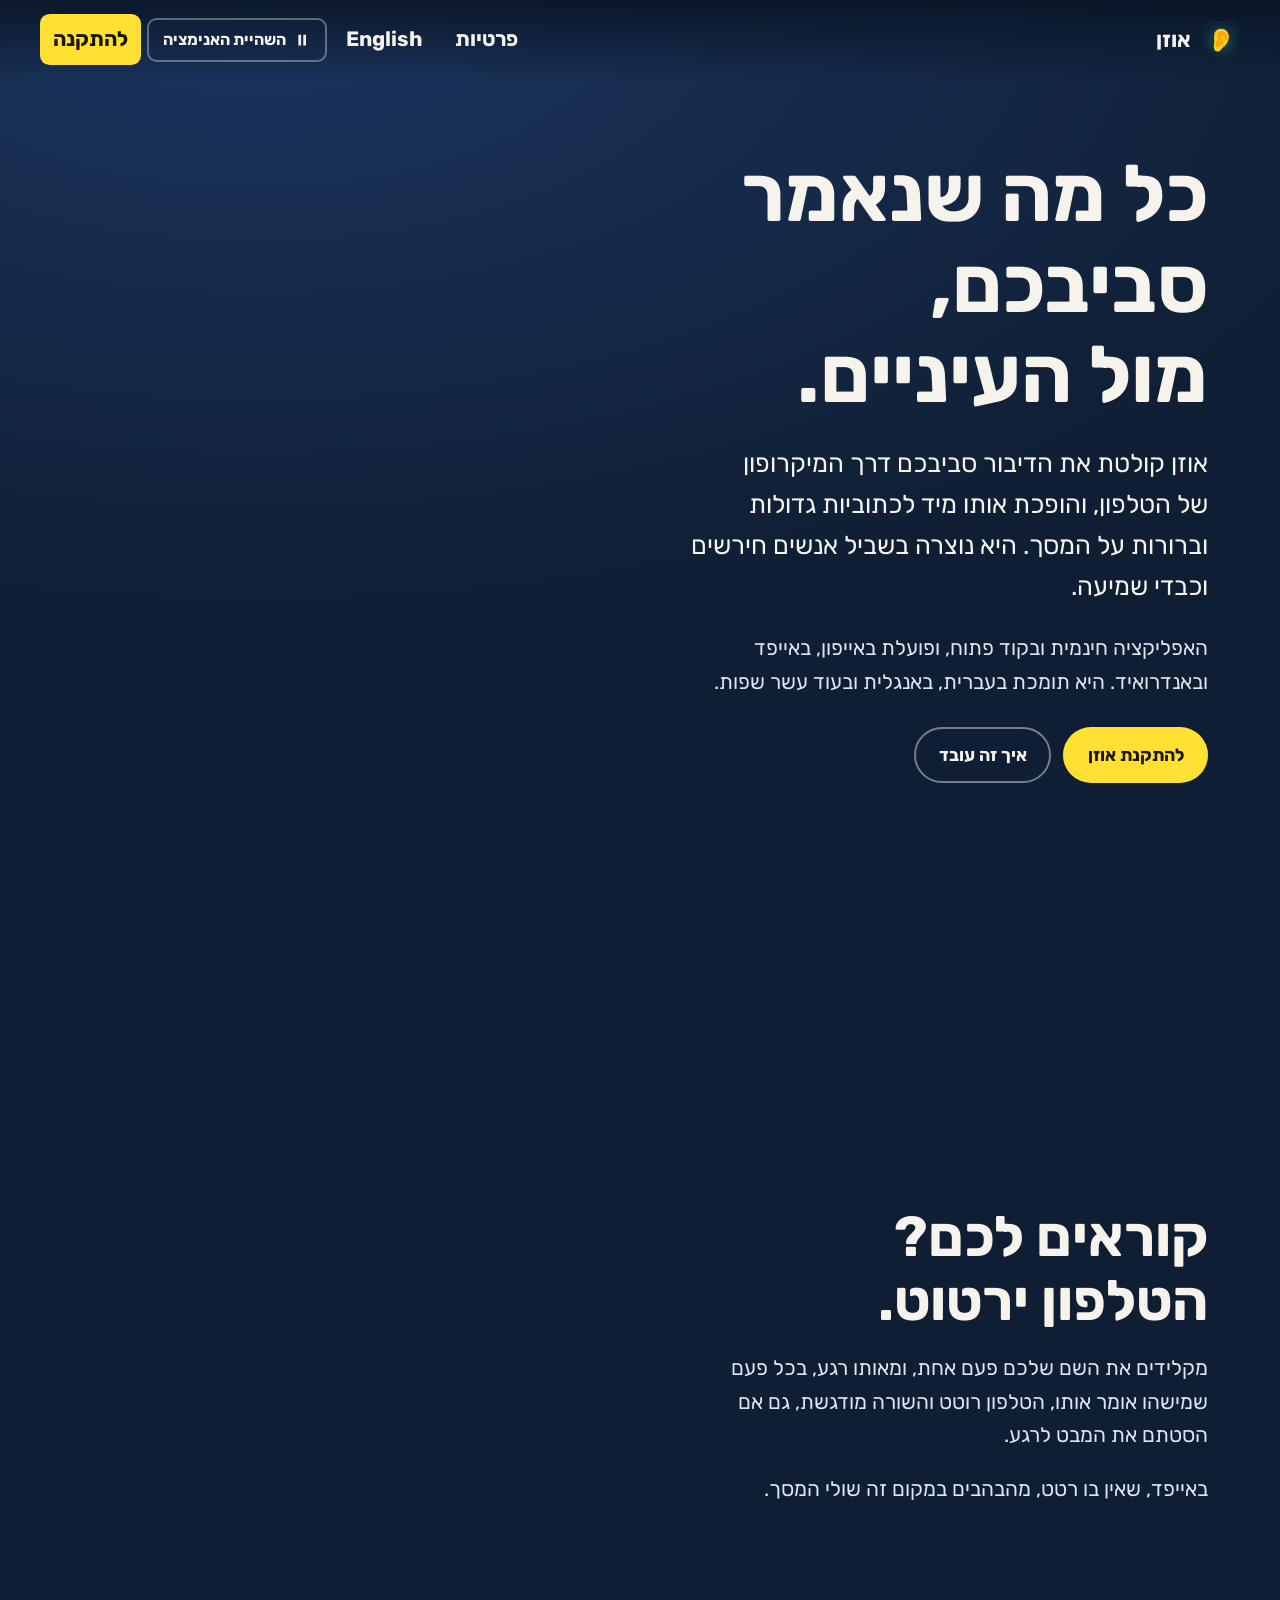
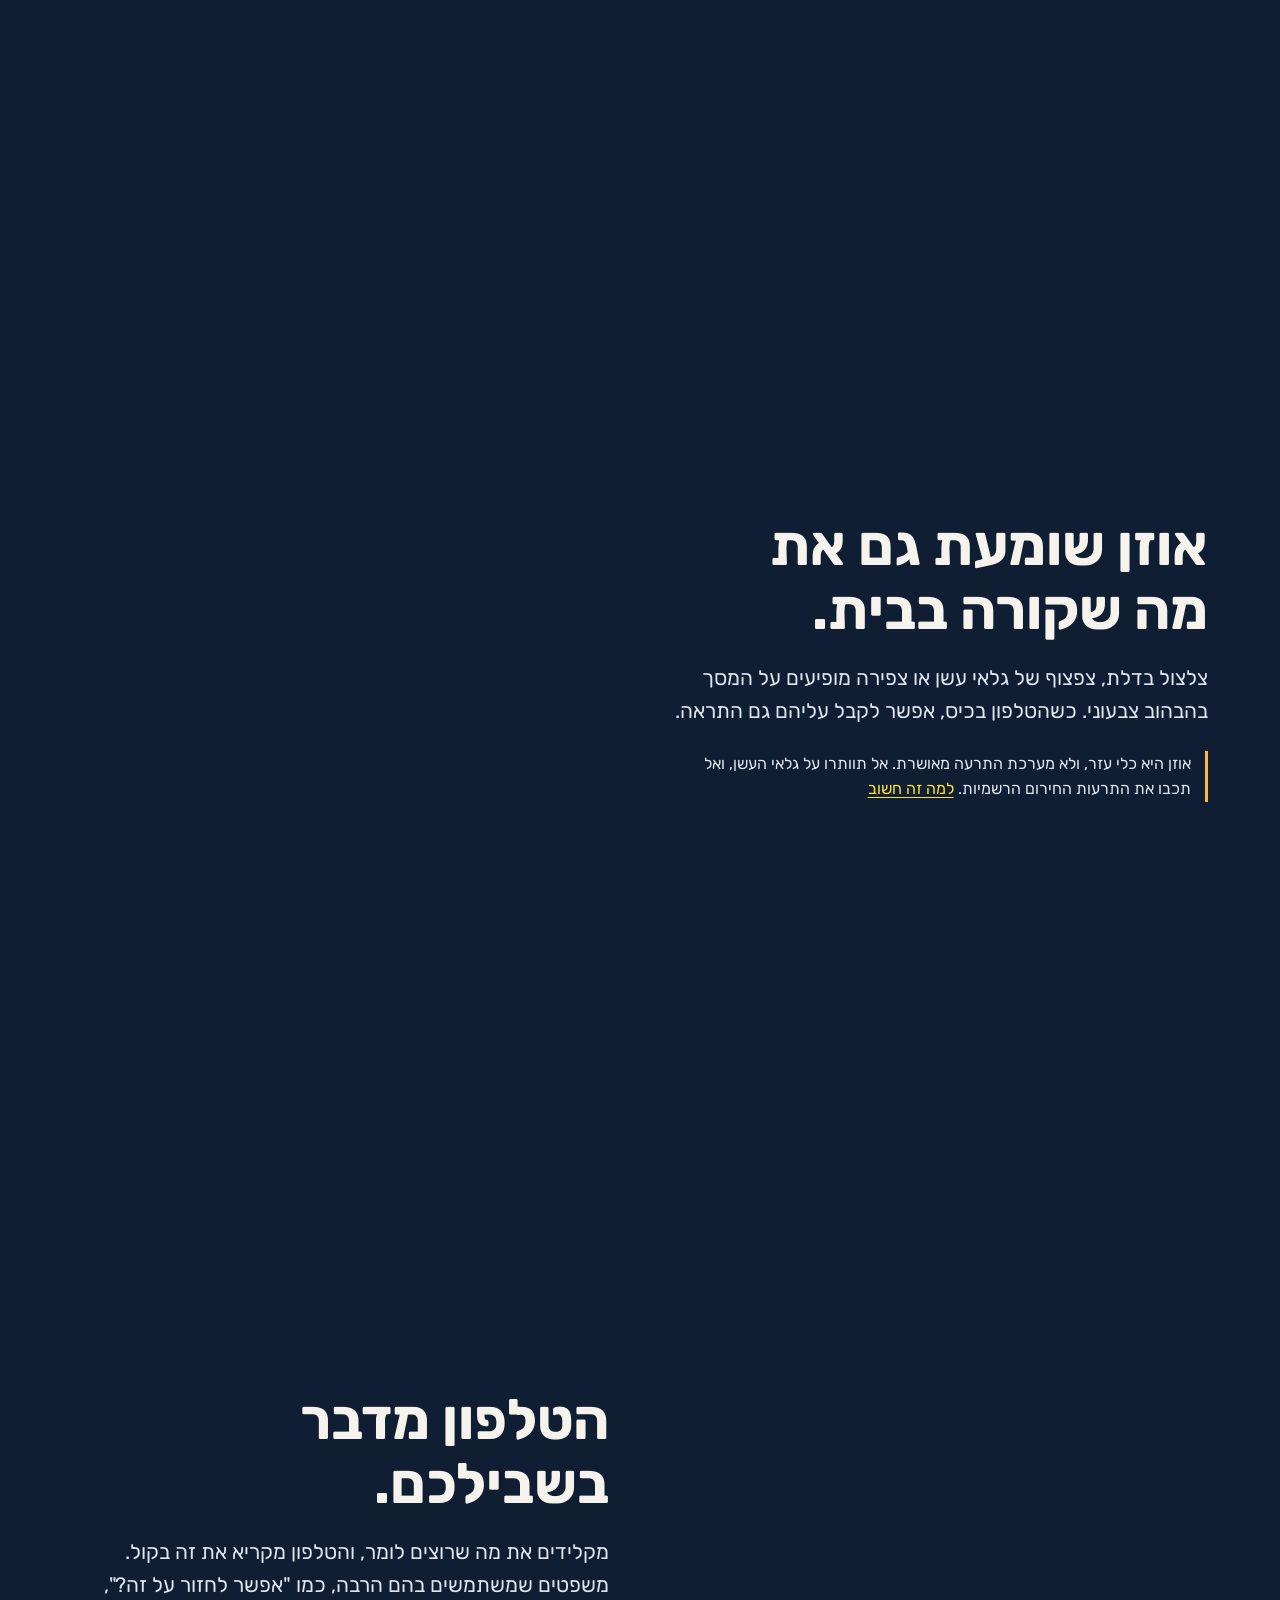
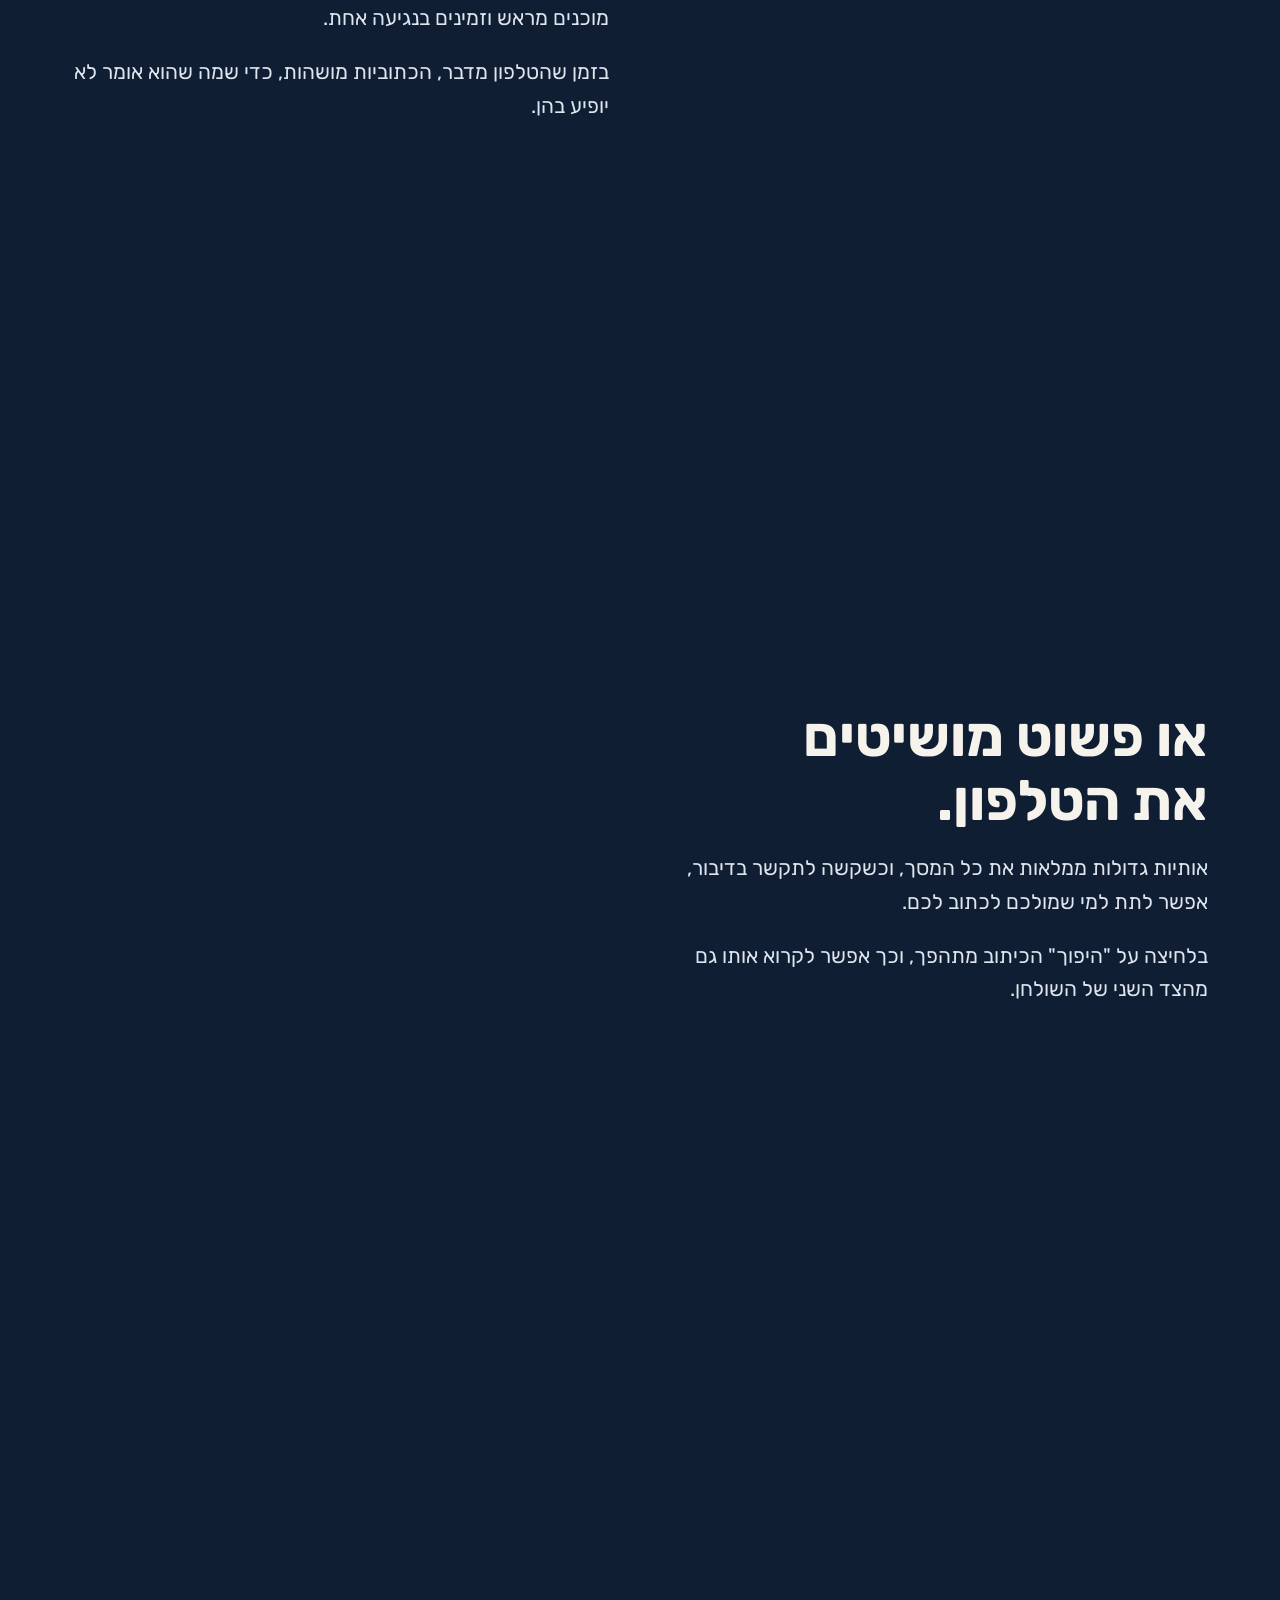
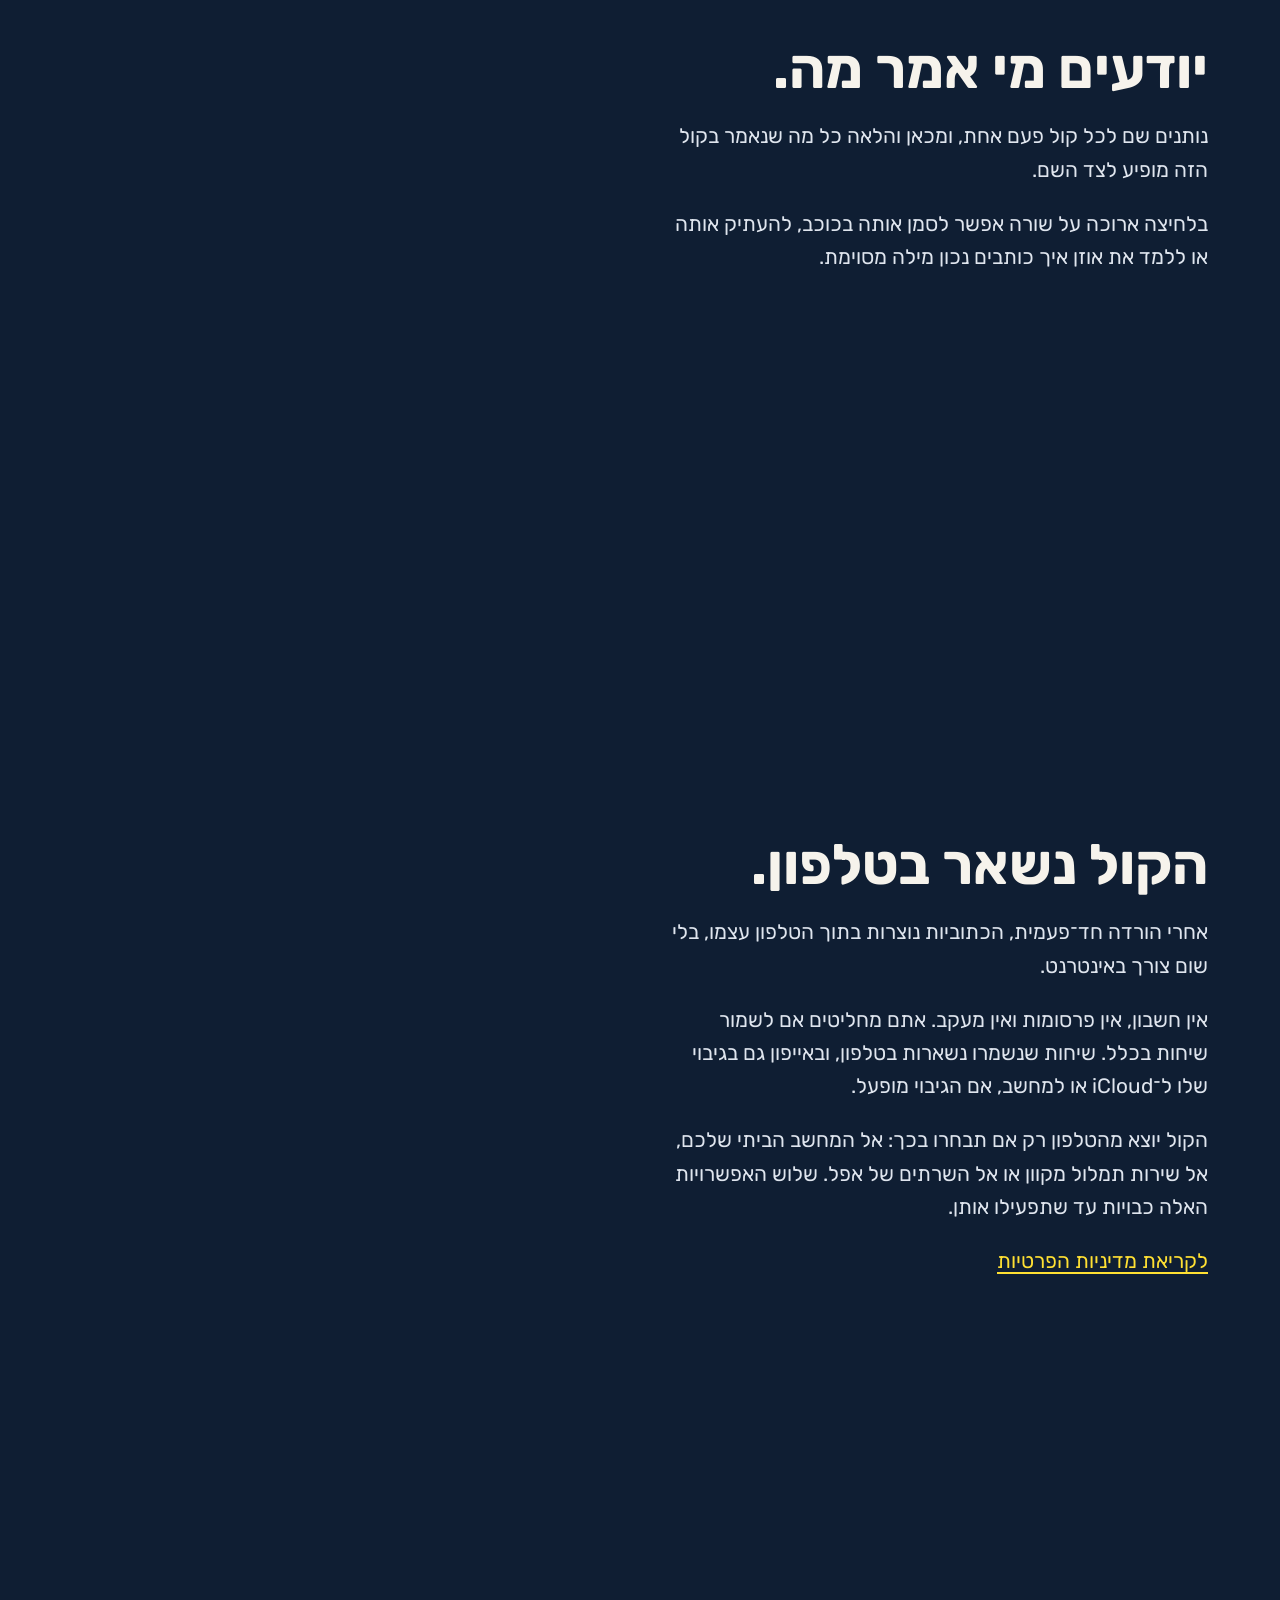
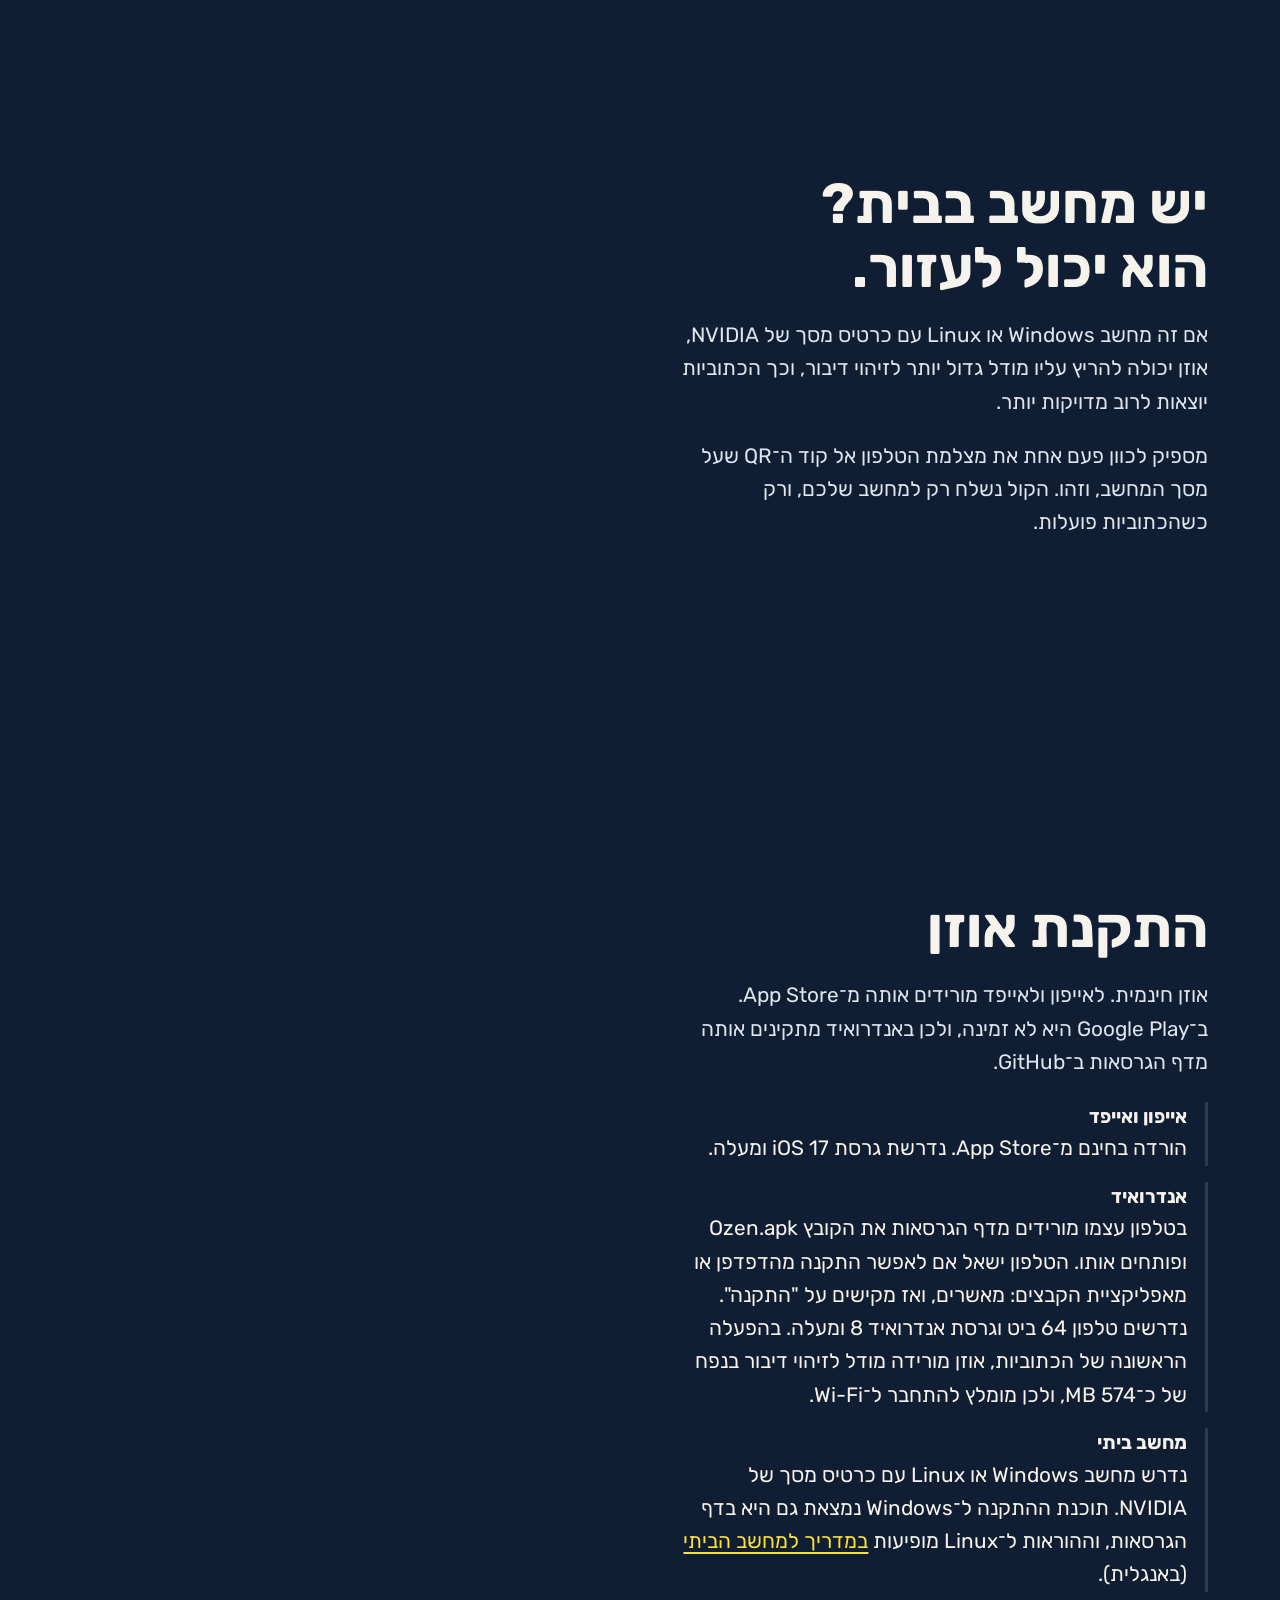
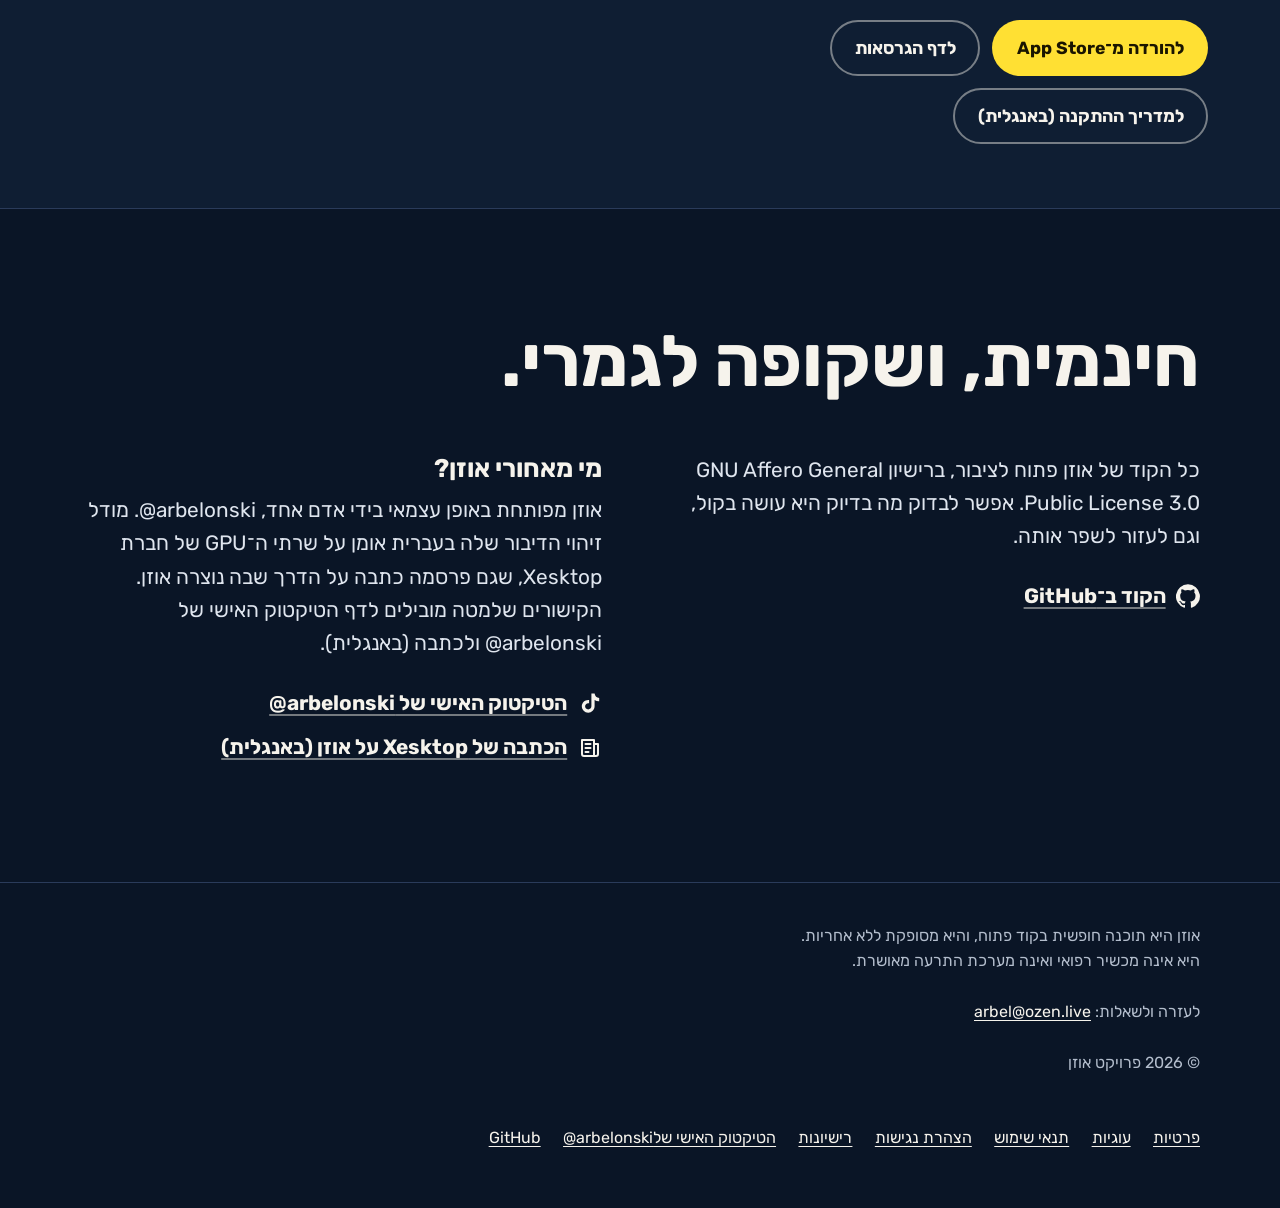
==== commit 762e743b: "Privacy and terms pages: last updated 9 November 2026 The privacy page now names Apple's servers, ba" ====
--- a/he/index.html
+++ b/he/index.html
@@ -36,10 +36,10 @@
 <link rel="modulepreload" href="../vendor/GLTFLoader.js">
 <link rel="modulepreload" href="../vendor/BufferGeometryUtils.js">
 <link rel="preload" href="../models/poster-he.webp" as="image" media="not all and (min-aspect-ratio: 1/1) and (min-width: 37.5rem)" fetchpriority="high">
-<link rel="preload" href="../models/back-colour.jpg?v=202611092119" as="image" crossorigin>
-<link rel="preload" href="../models/back-rough.png?v=202611092119" as="image" crossorigin>
-<link rel="stylesheet" href="../css/site.css?v=202611092119">
-<script type="module" src="../js/stage.js?v=202611092119"></script>
+<link rel="preload" href="../models/back-colour.jpg?v=202611092126" as="image" crossorigin>
+<link rel="preload" href="../models/back-rough.png?v=202611092126" as="image" crossorigin>
+<link rel="stylesheet" href="../css/site.css?v=202611092126">
+<script type="module" src="../js/stage.js?v=202611092126"></script>
 </head>
 <body>
 <a class="skip-link" href="#main">דילוג לתוכן</a>
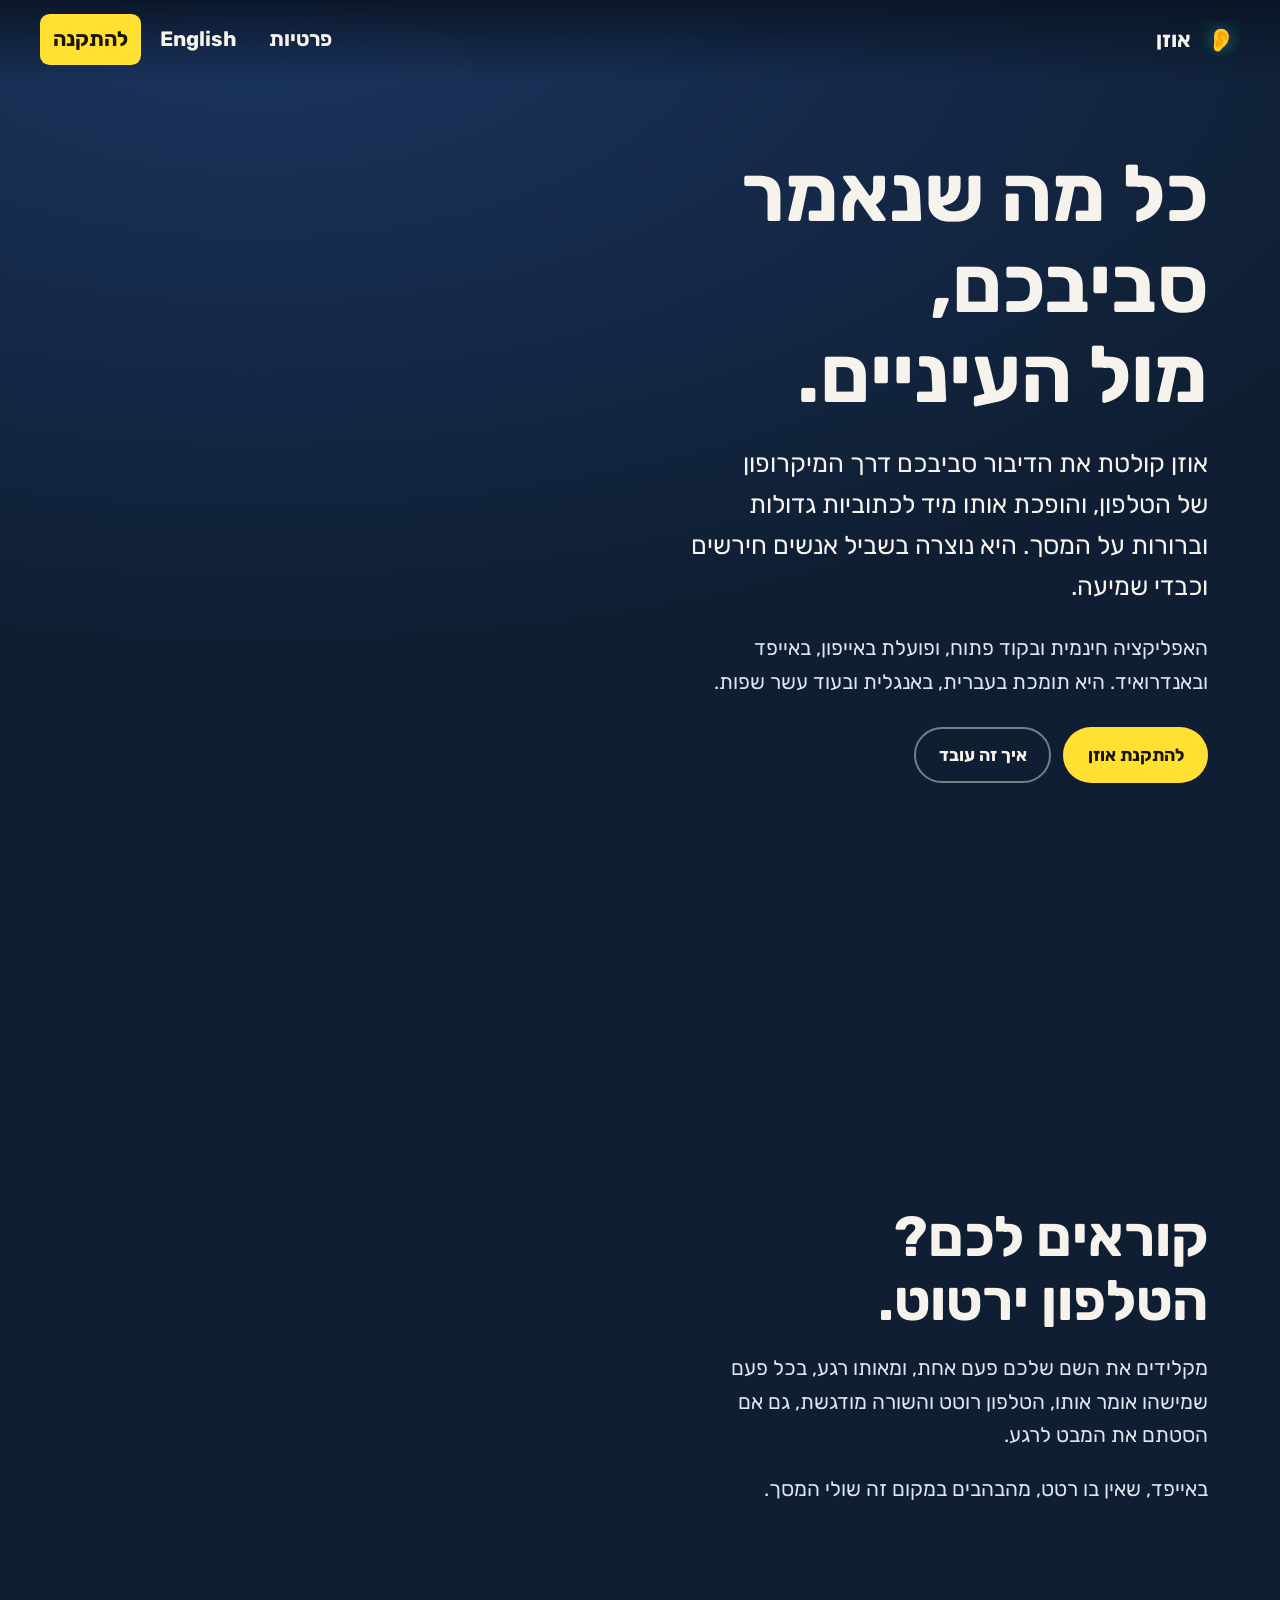
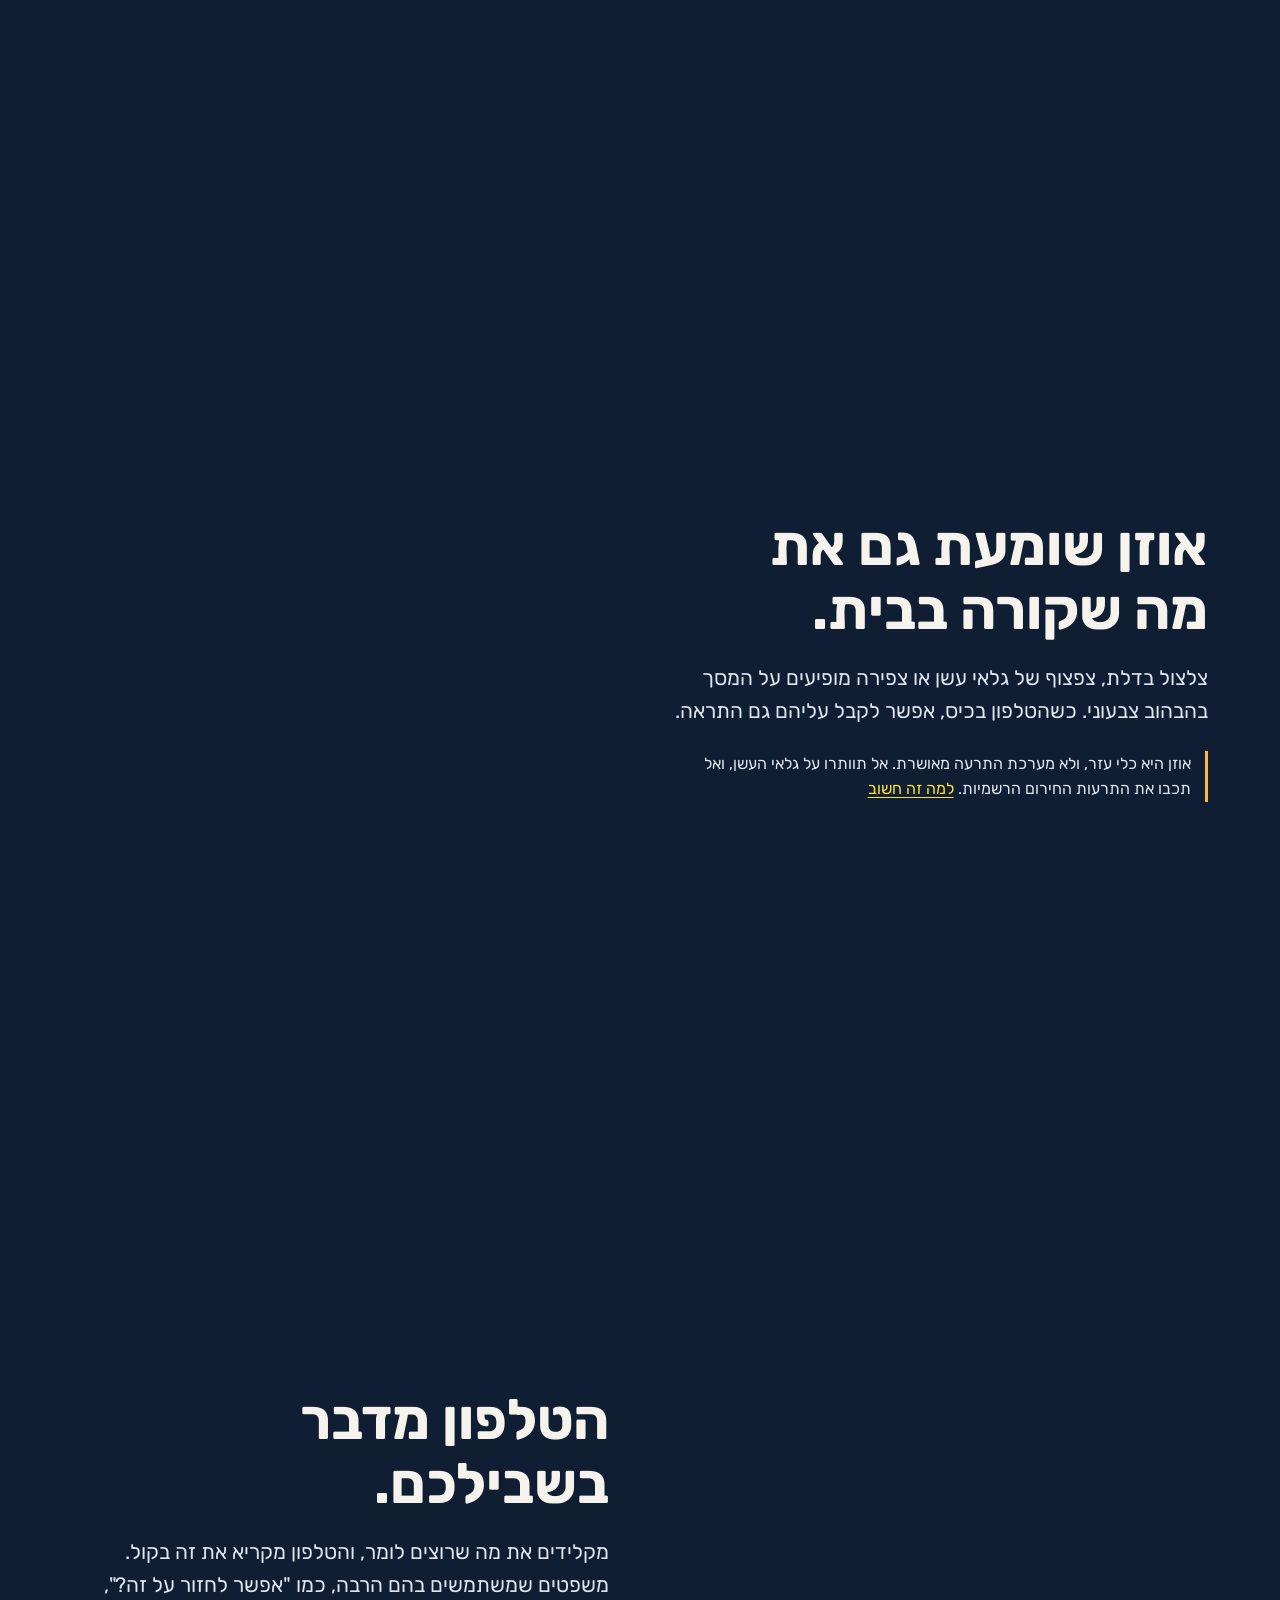
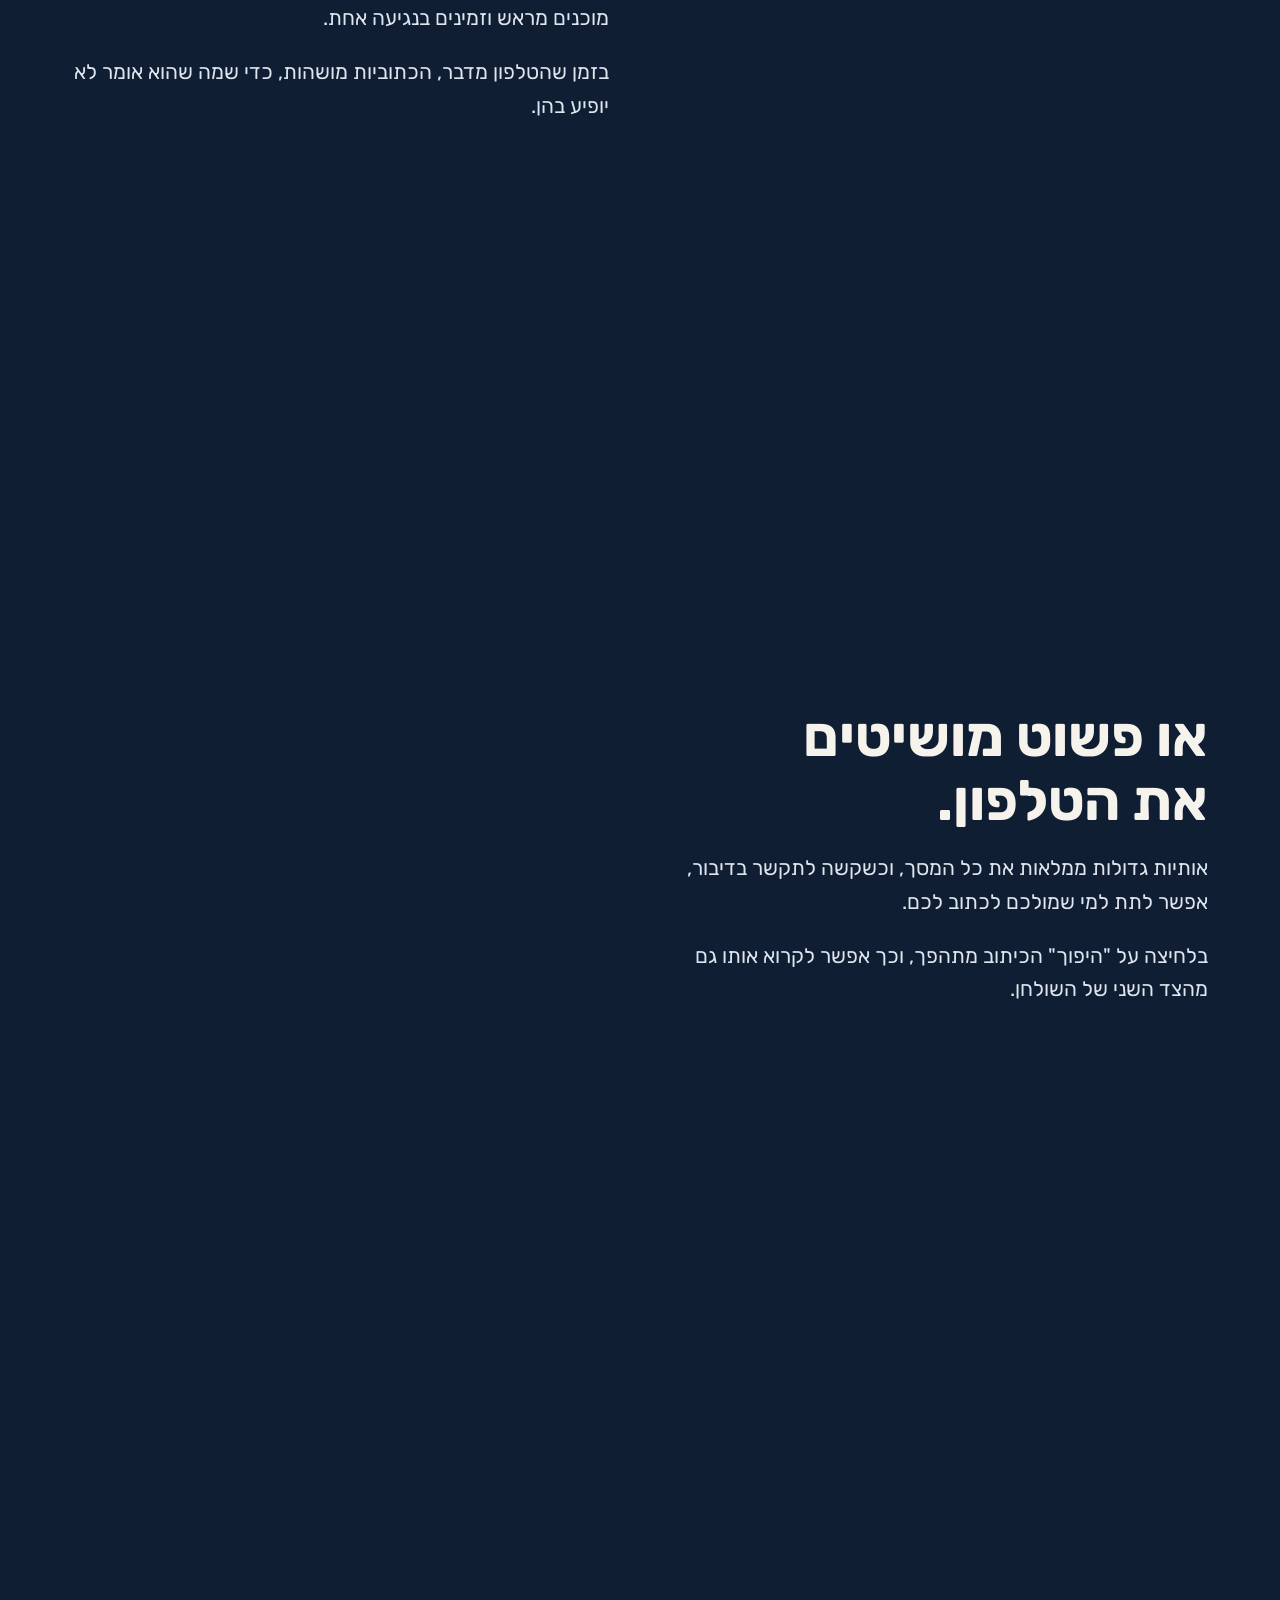
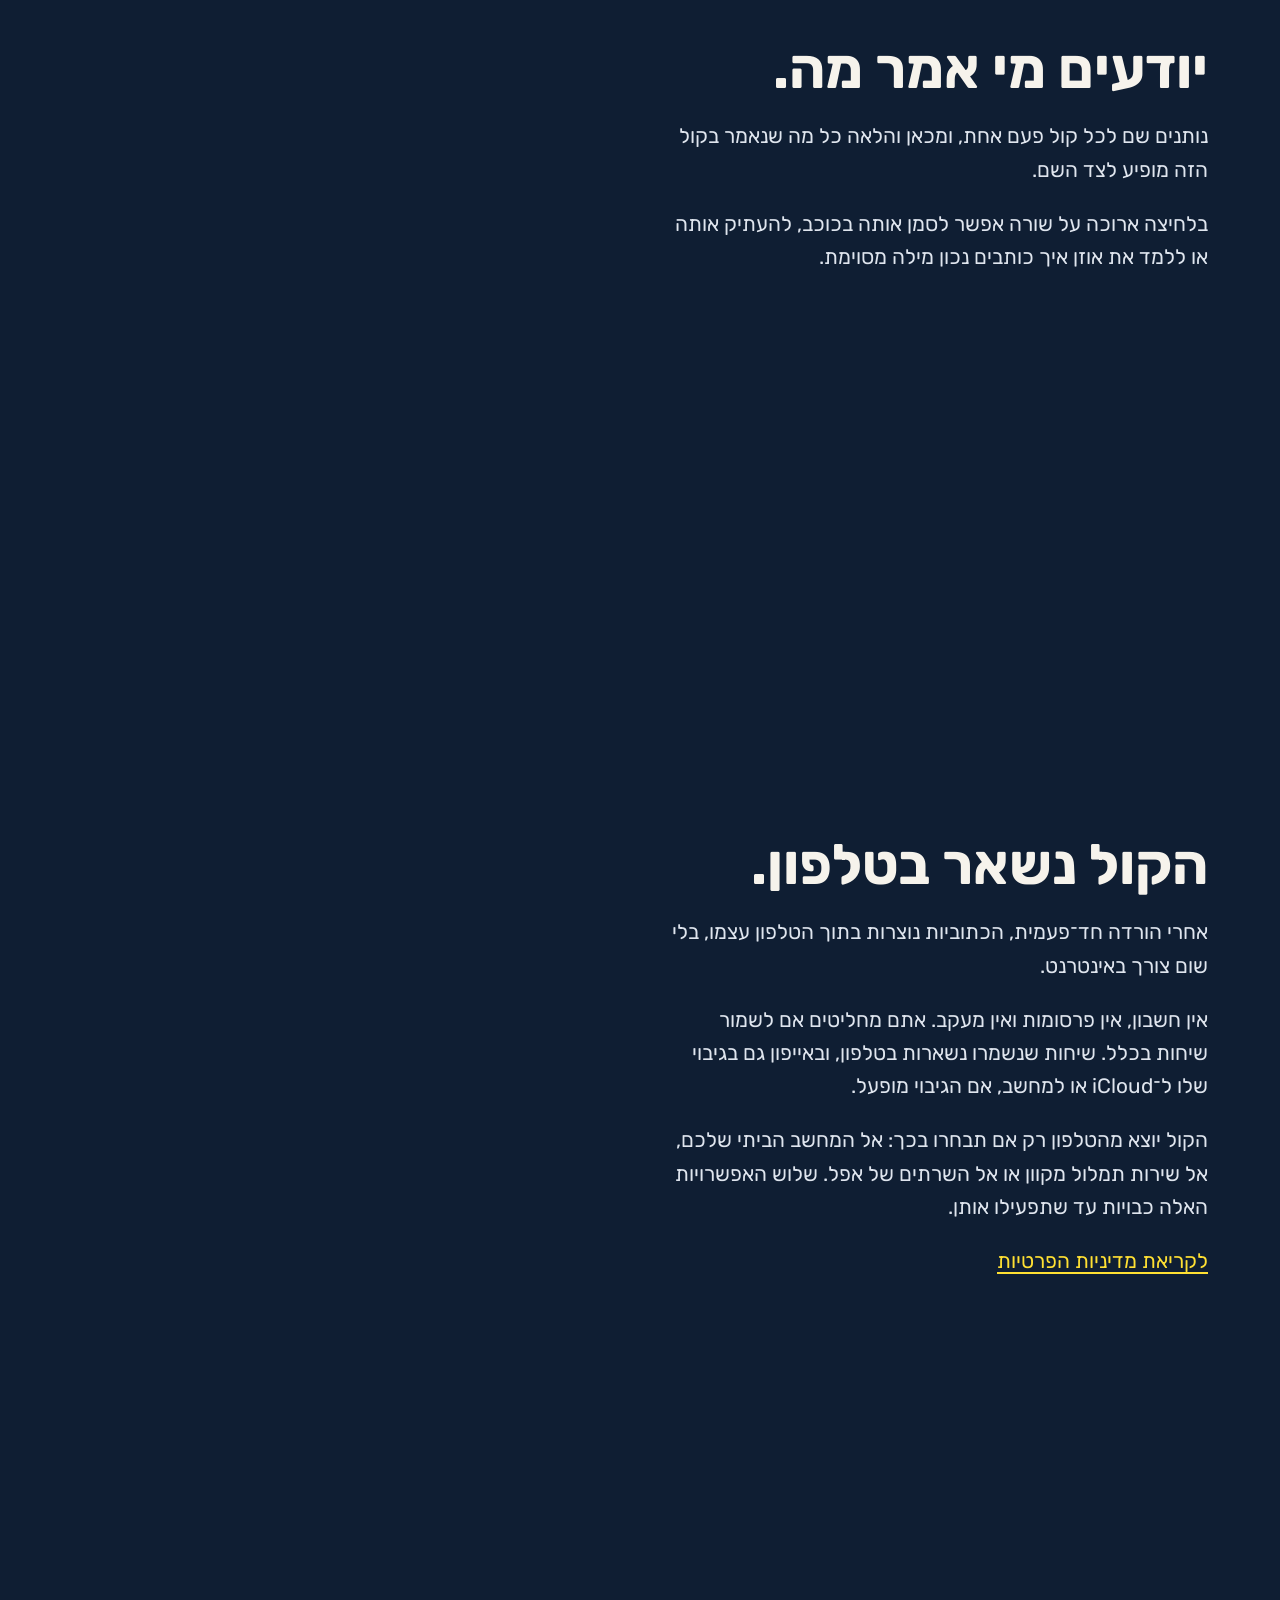
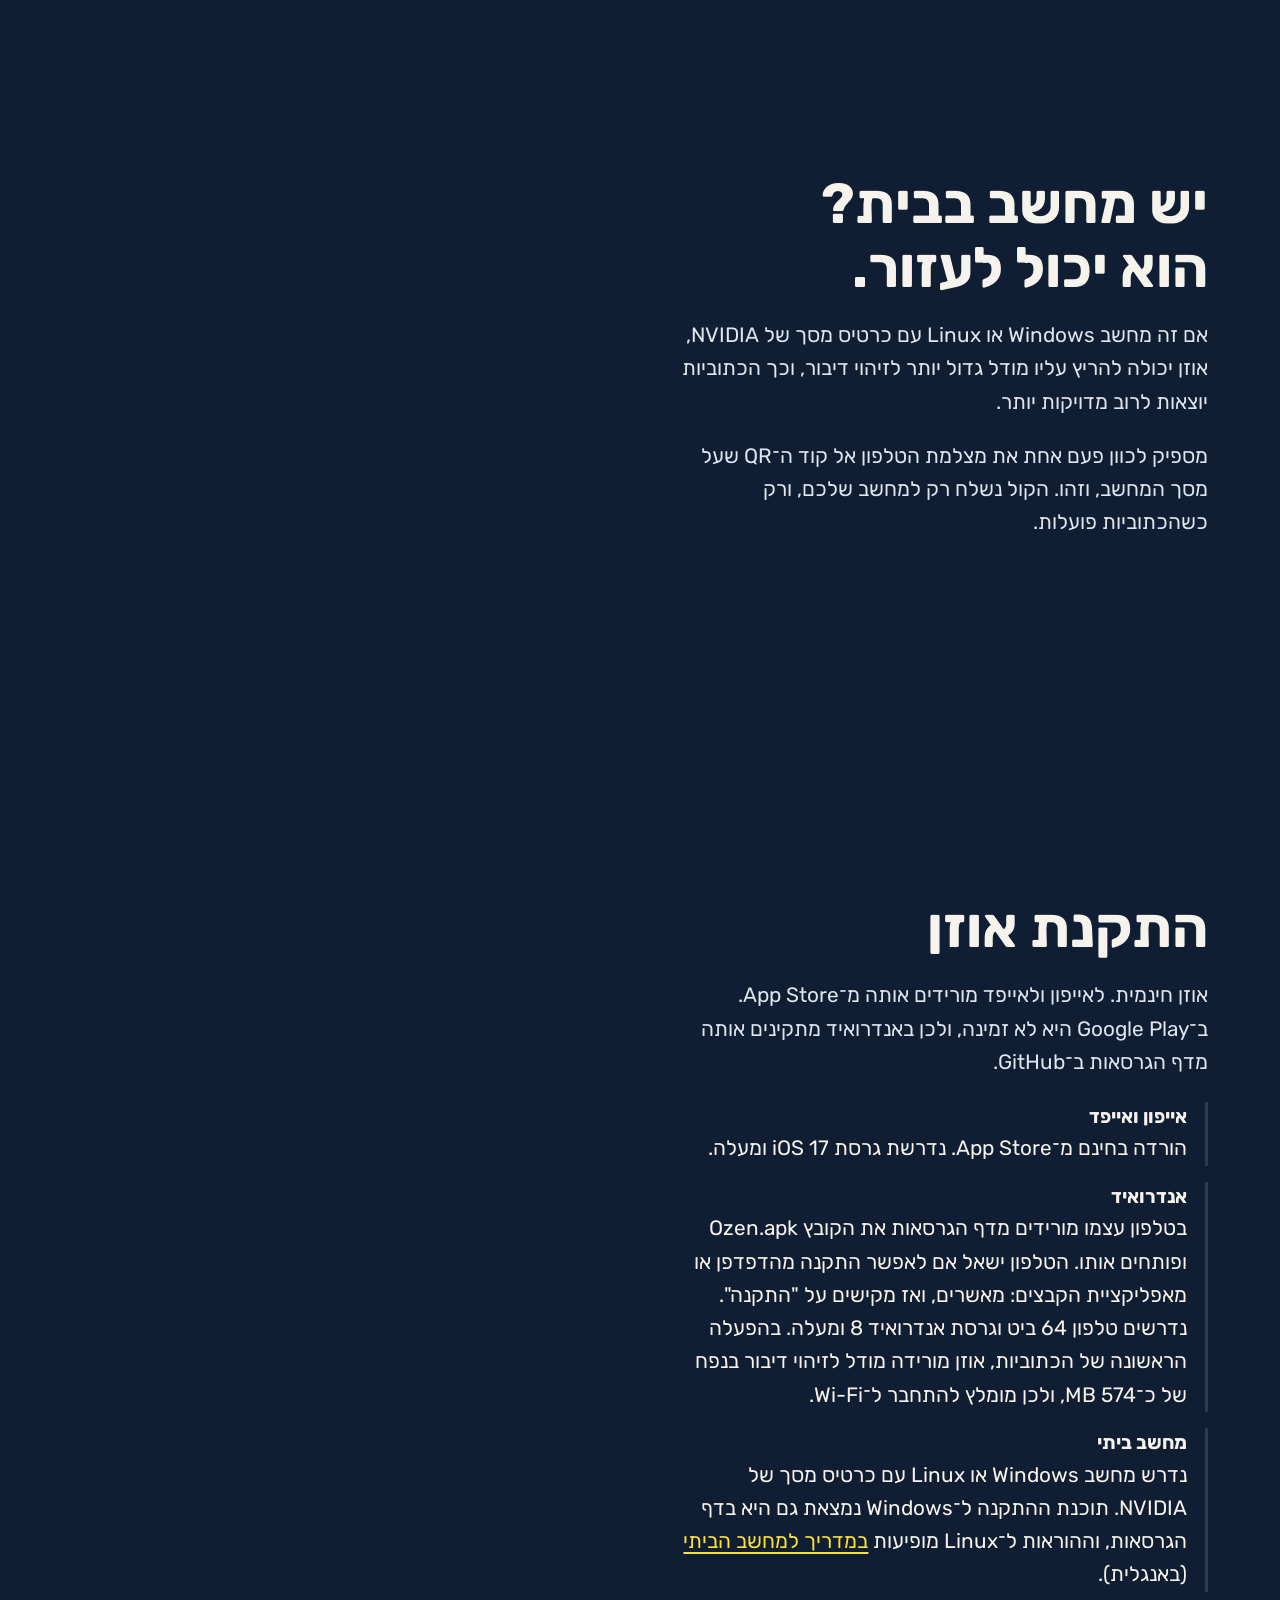
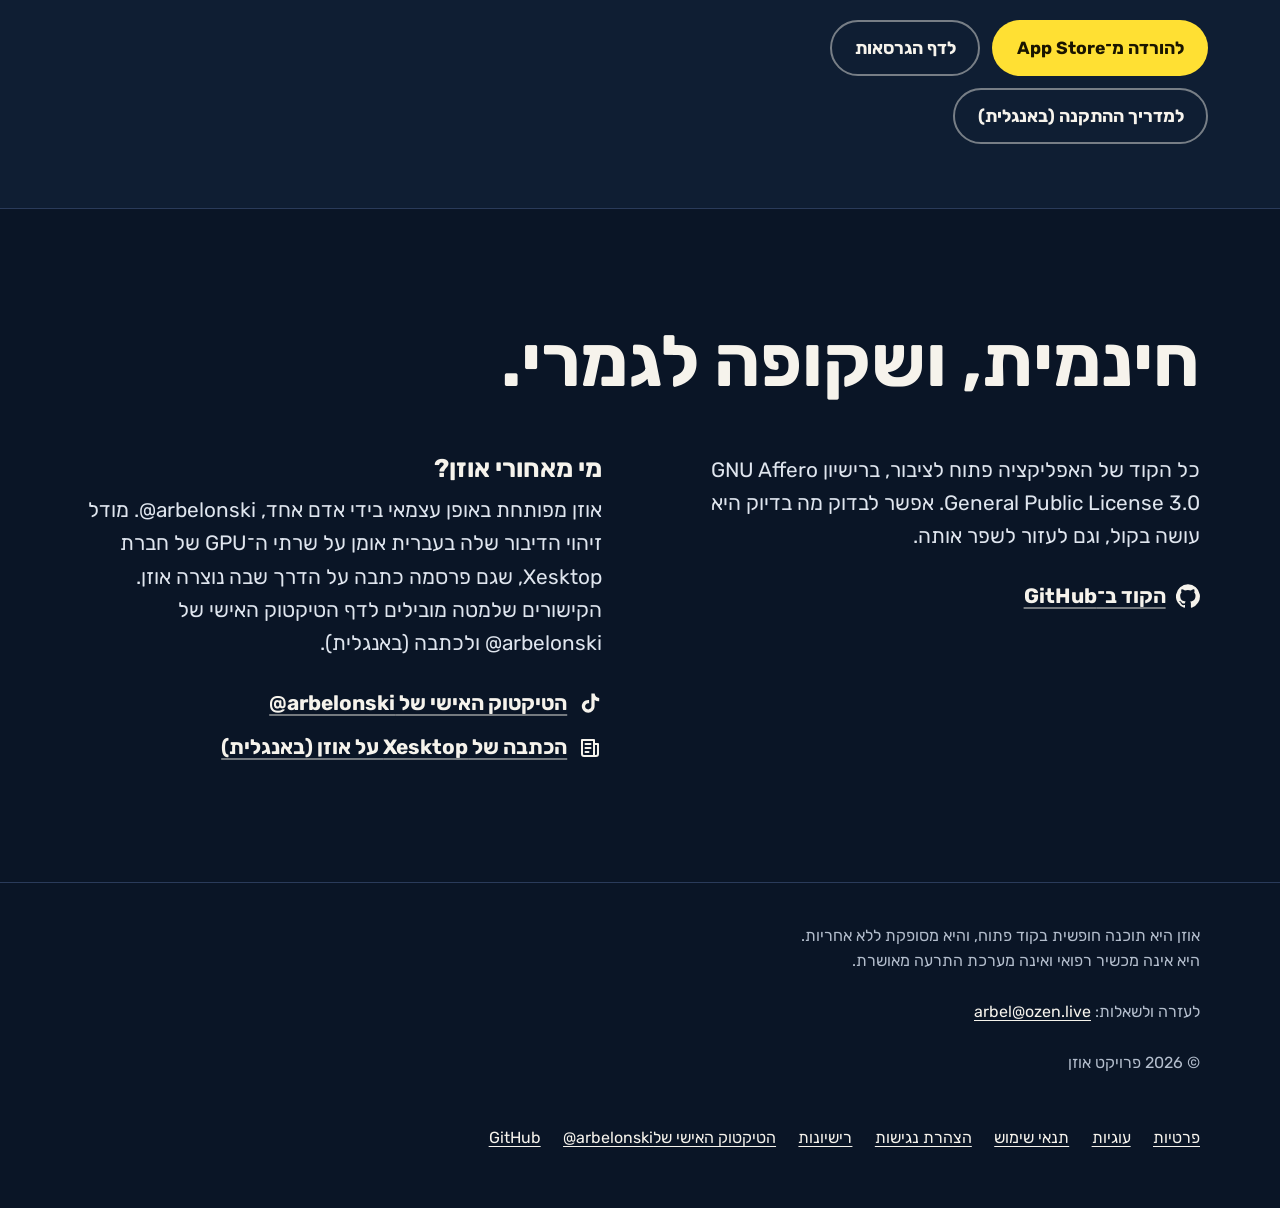
==== commit 048bd1f6: "Review fixes: the app's code is AGPL, the animation shows samples, posters refresh with each release" ====
--- a/he/index.html
+++ b/he/index.html
@@ -35,11 +35,11 @@
 <link rel="modulepreload" href="../vendor/three.module.min.js">
 <link rel="modulepreload" href="../vendor/GLTFLoader.js">
 <link rel="modulepreload" href="../vendor/BufferGeometryUtils.js">
-<link rel="preload" href="../models/poster-he.webp" as="image" media="not all and (min-aspect-ratio: 1/1) and (min-width: 37.5rem)" fetchpriority="high">
-<link rel="preload" href="../models/back-colour.jpg?v=202611092126" as="image" crossorigin>
-<link rel="preload" href="../models/back-rough.png?v=202611092126" as="image" crossorigin>
-<link rel="stylesheet" href="../css/site.css?v=202611092126">
-<script type="module" src="../js/stage.js?v=202611092126"></script>
+<link rel="preload" href="../models/poster-he.webp?v=202611092212" as="image" media="not all and (min-aspect-ratio: 1/1) and (min-width: 37.5rem)" fetchpriority="high">
+<link rel="preload" href="../models/back-colour.jpg?v=202611092212" as="image" crossorigin>
+<link rel="preload" href="../models/back-rough.png?v=202611092212" as="image" crossorigin>
+<link rel="stylesheet" href="../css/site.css?v=202611092212">
+<script type="module" src="../js/stage.js?v=202611092212"></script>
 </head>
 <body>
 <a class="skip-link" href="#main">דילוג לתוכן</a>
@@ -158,7 +158,7 @@
       <h2 id="h-open" class="panel-title">חינמית, ושקופה לגמרי.</h2>
       <div class="panel-cols">
         <div>
-          <p>כל הקוד של אוזן פתוח לציבור, ברישיון <bdi lang="en">GNU Affero General Public License 3.0</bdi>. אפשר לבדוק מה בדיוק היא עושה בקול, וגם לעזור לשפר אותה.</p>
+          <p>כל הקוד של האפליקציה פתוח לציבור, ברישיון <bdi lang="en">GNU Affero General Public License 3.0</bdi>. אפשר לבדוק מה בדיוק היא עושה בקול, וגם לעזור לשפר אותה.</p>
           <a class="panel-link" href="https://github.com/arbelonson-source/ozen">
             <svg viewBox="0 0 24 24" aria-hidden="true" focusable="false"><path fill="currentColor" d="M12 .3a12 12 0 0 0-3.8 23.4c.6.1.8-.3.8-.6v-2c-3.3.7-4-1.6-4-1.6-.6-1.4-1.4-1.8-1.4-1.8-1-.7.1-.7.1-.7 1.2.1 1.8 1.2 1.8 1.2 1 1.8 2.8 1.3 3.5 1 0-.8.4-1.3.7-1.6-2.7-.3-5.5-1.3-5.5-6 0-1.2.5-2.3 1.3-3.1-.2-.4-.6-1.6 0-3.2 0 0 1-.3 3.4 1.2a11.5 11.5 0 0 1 6 0c2.3-1.5 3.3-1.2 3.3-1.2.6 1.6.2 2.8 0 3.2.9.8 1.3 1.9 1.3 3.2 0 4.6-2.8 5.6-5.5 5.9.5.4.9 1 .9 2.2v3.3c0 .3.1.7.8.6A12 12 0 0 0 12 .3"/></svg>
             <span>הקוד ב־GitHub</span>
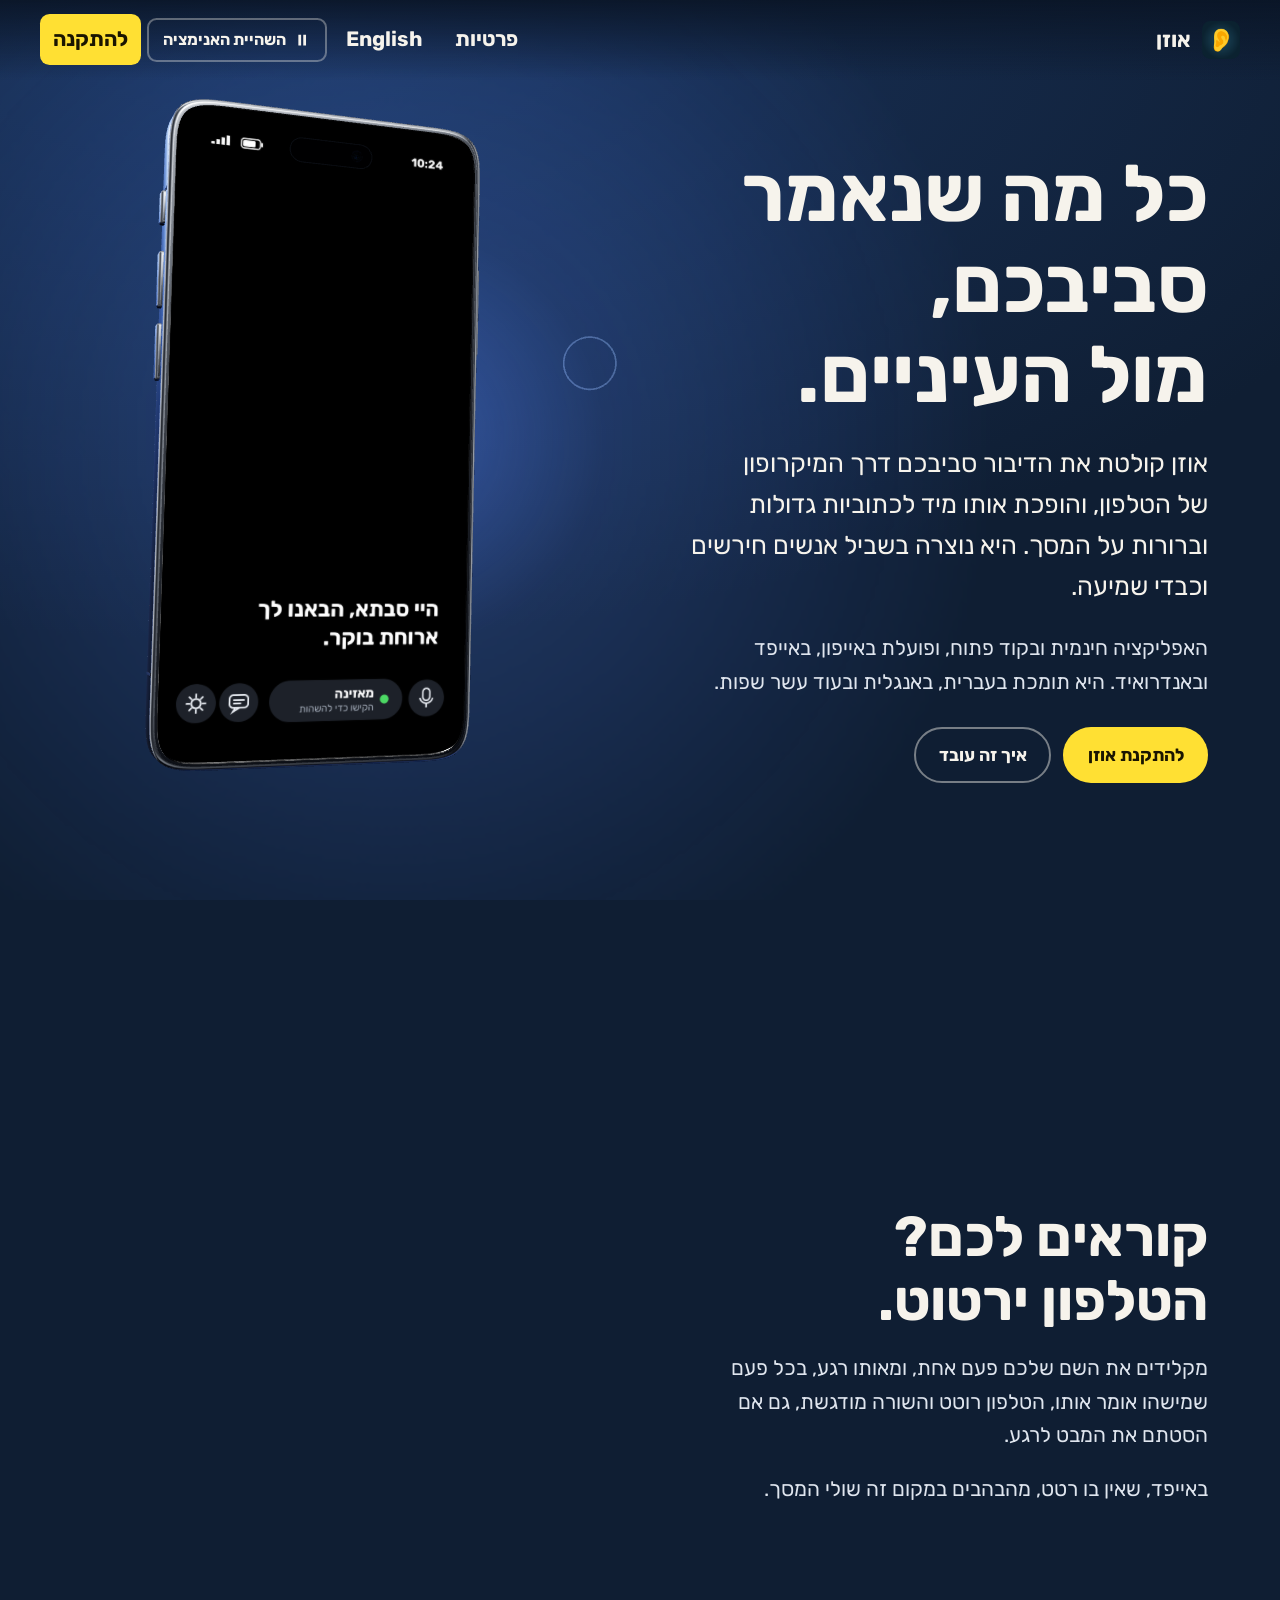
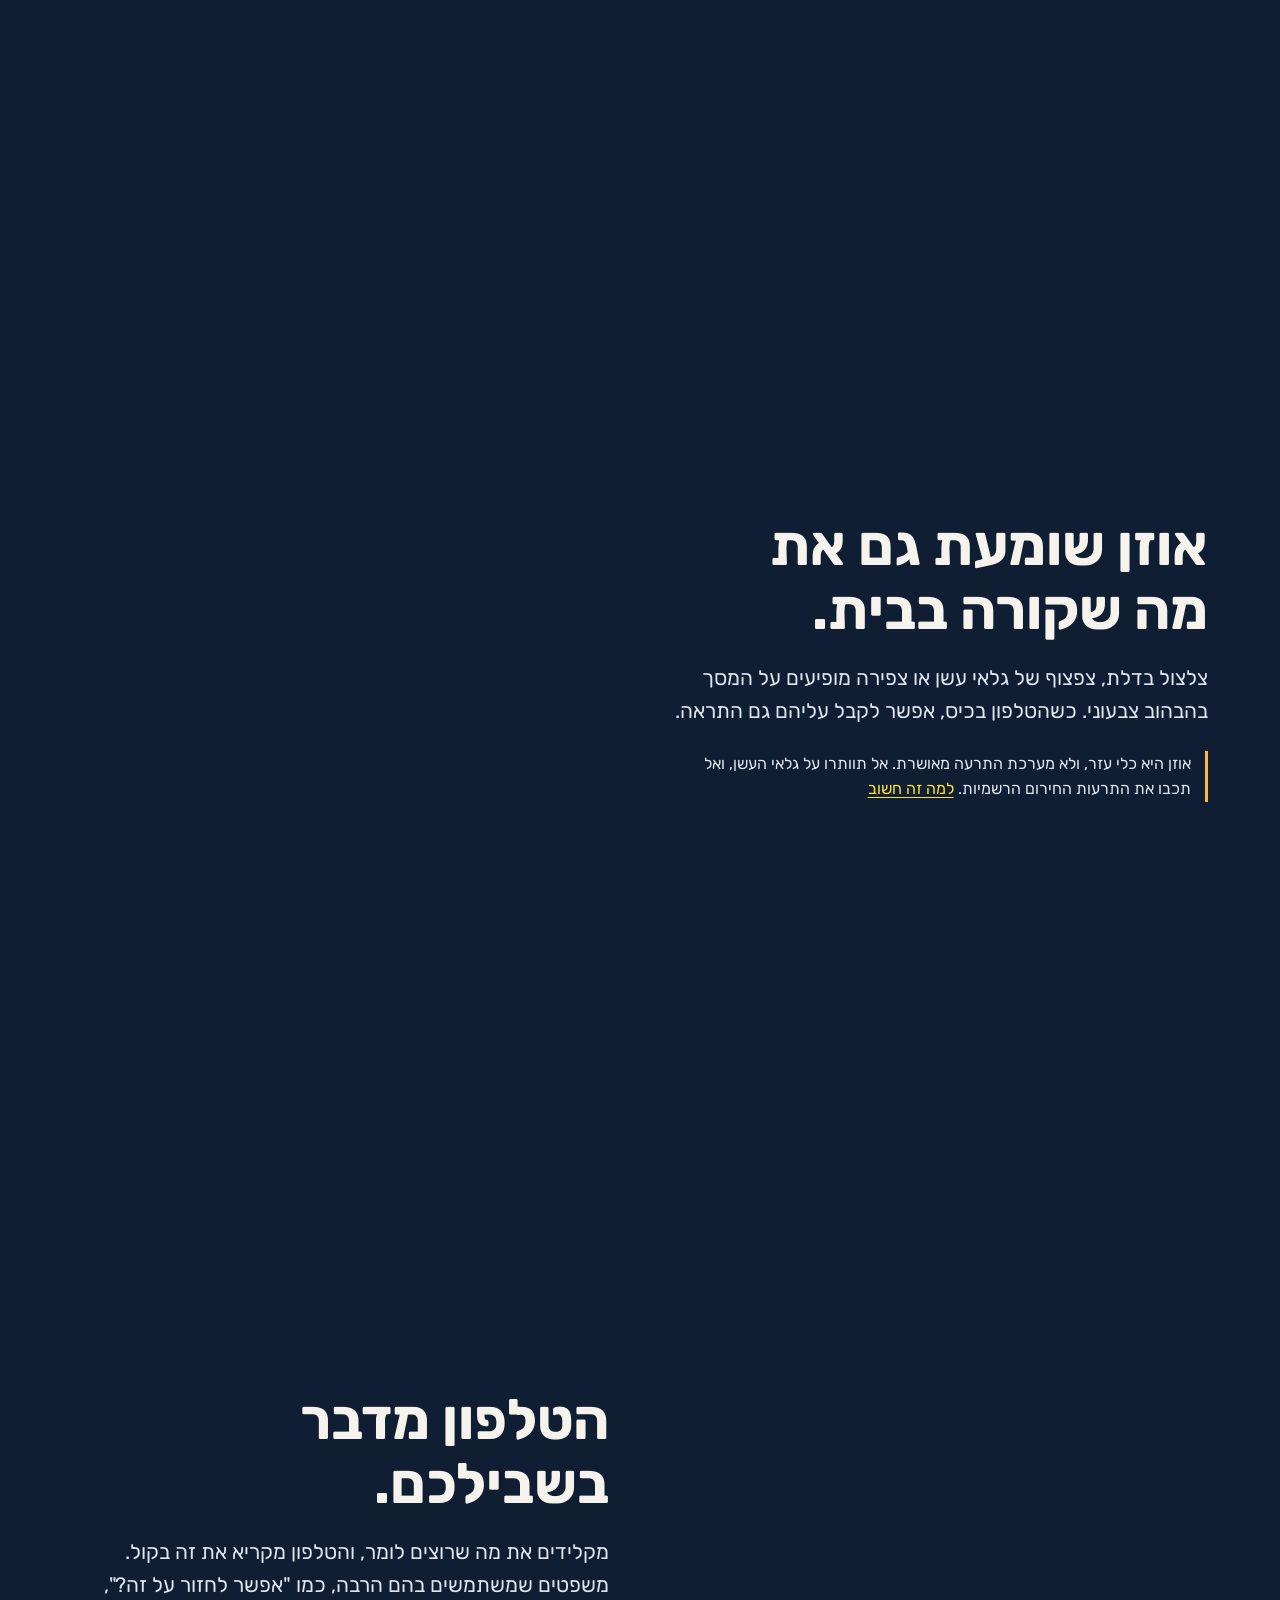
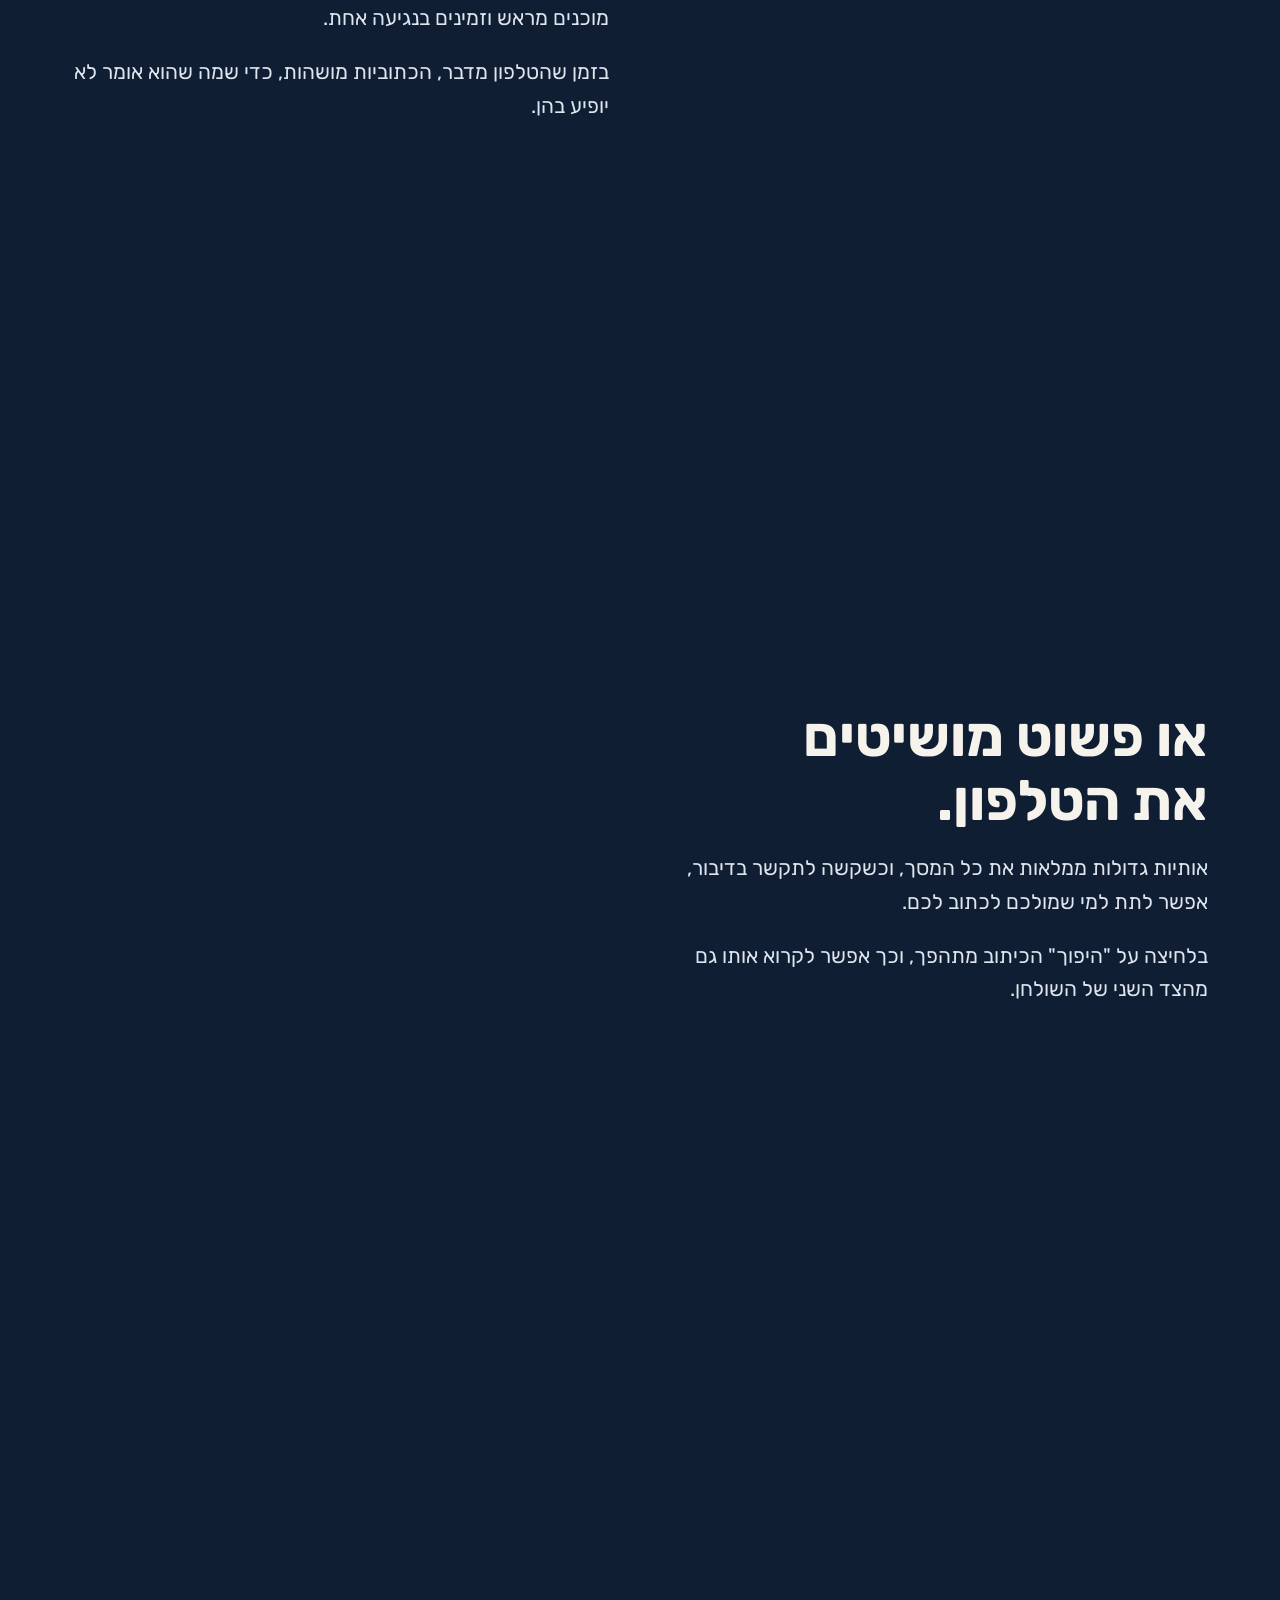
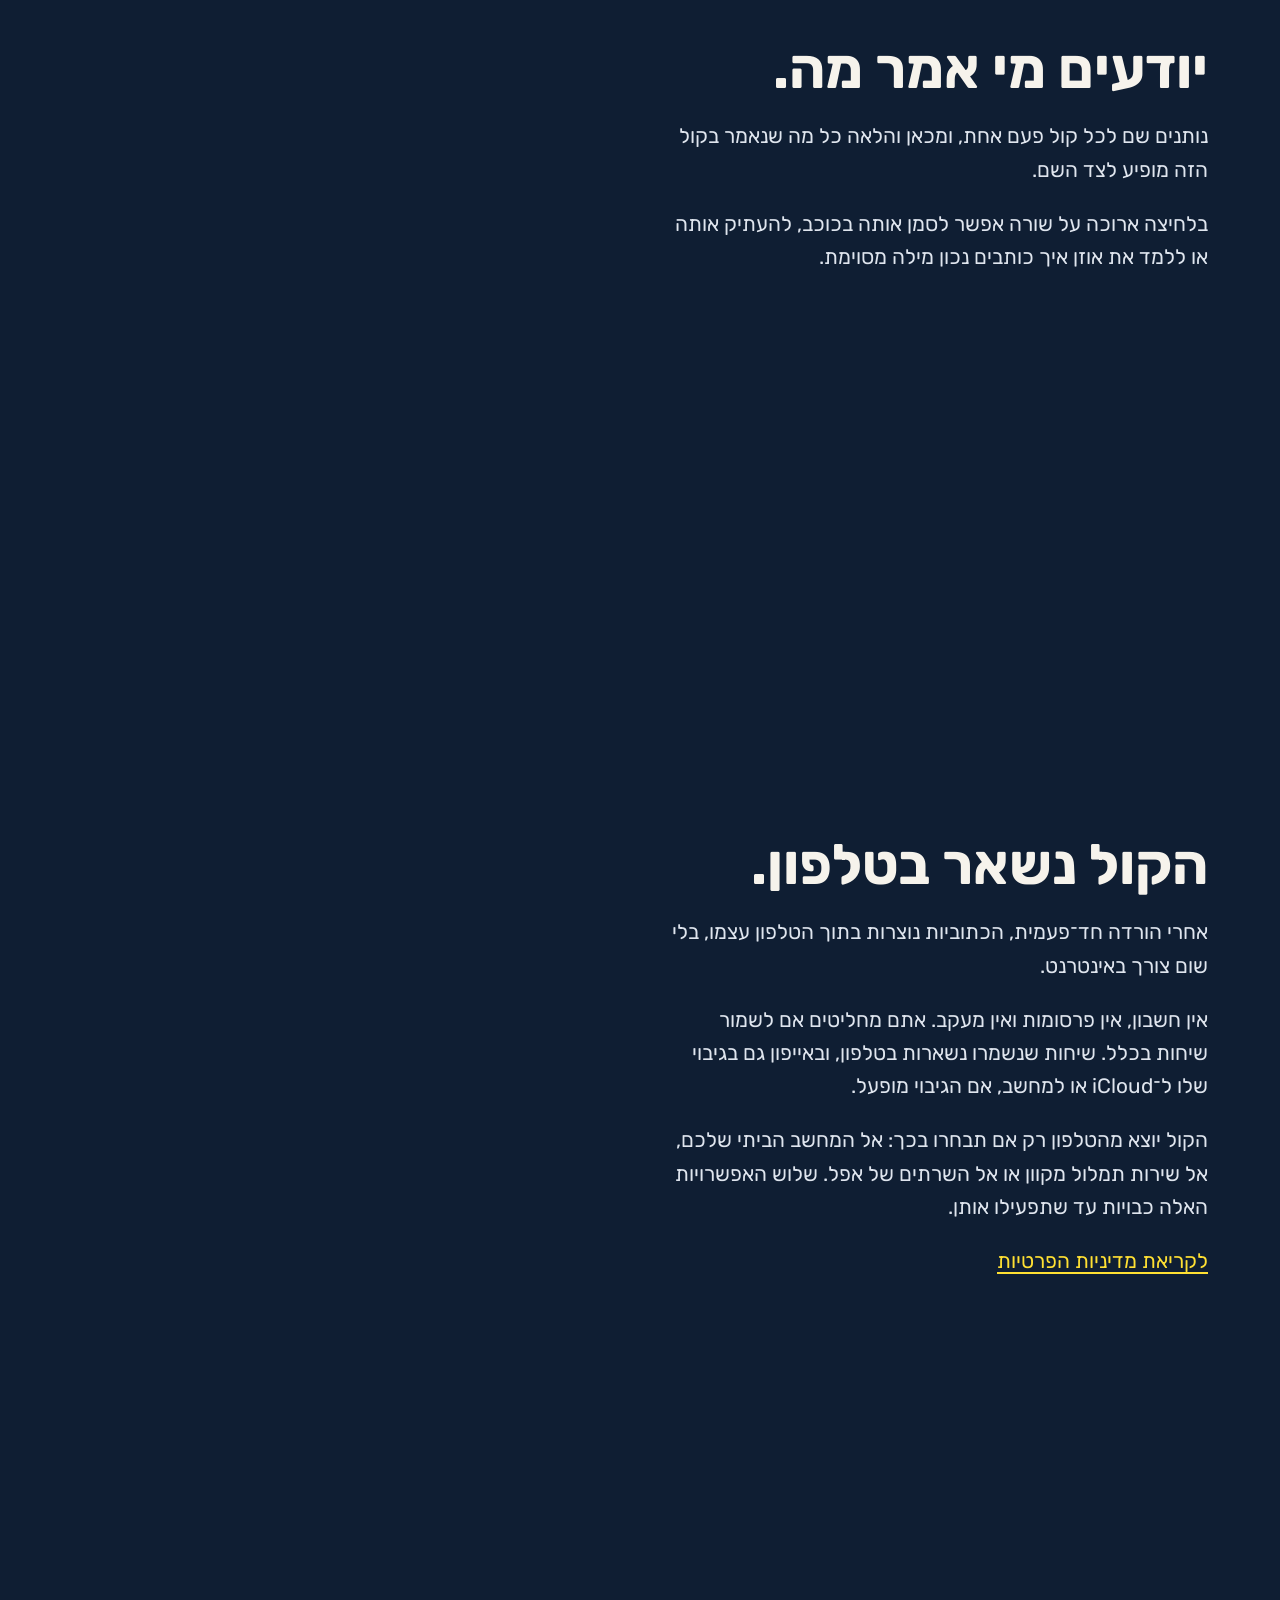
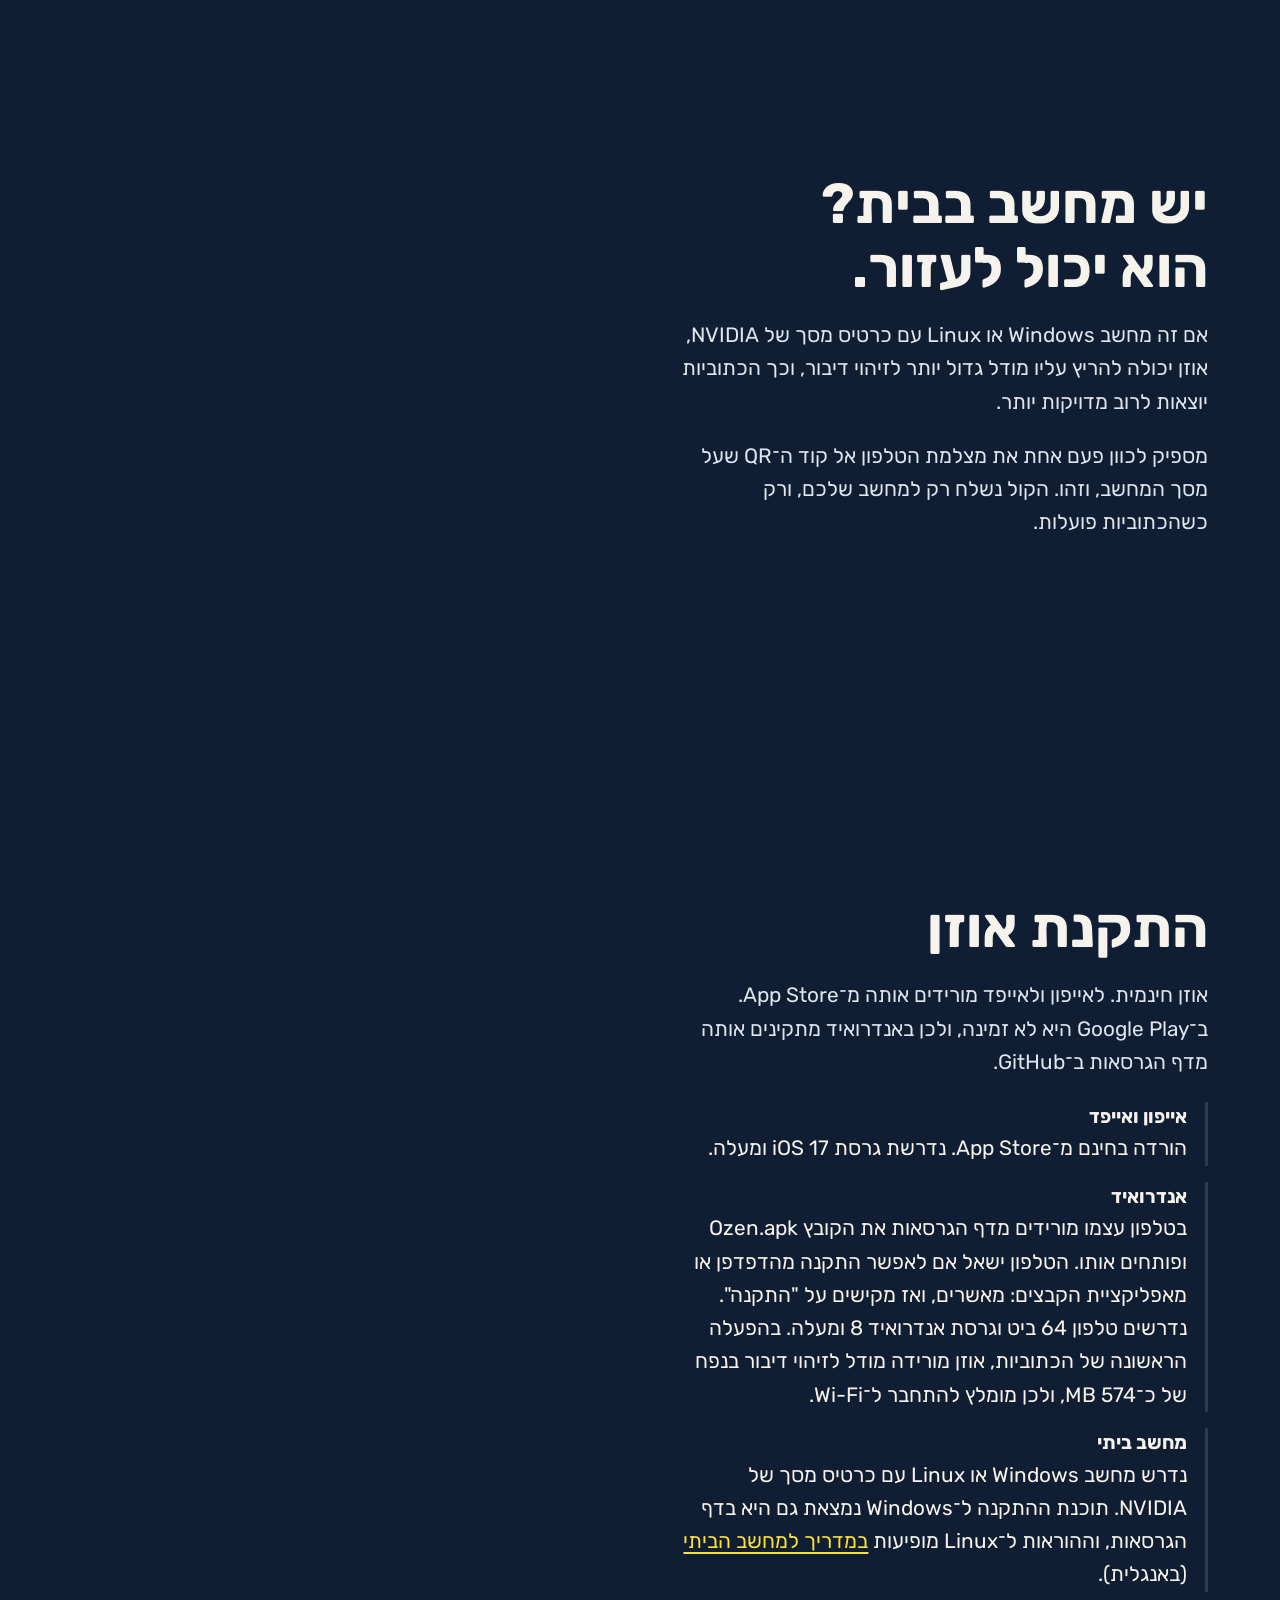
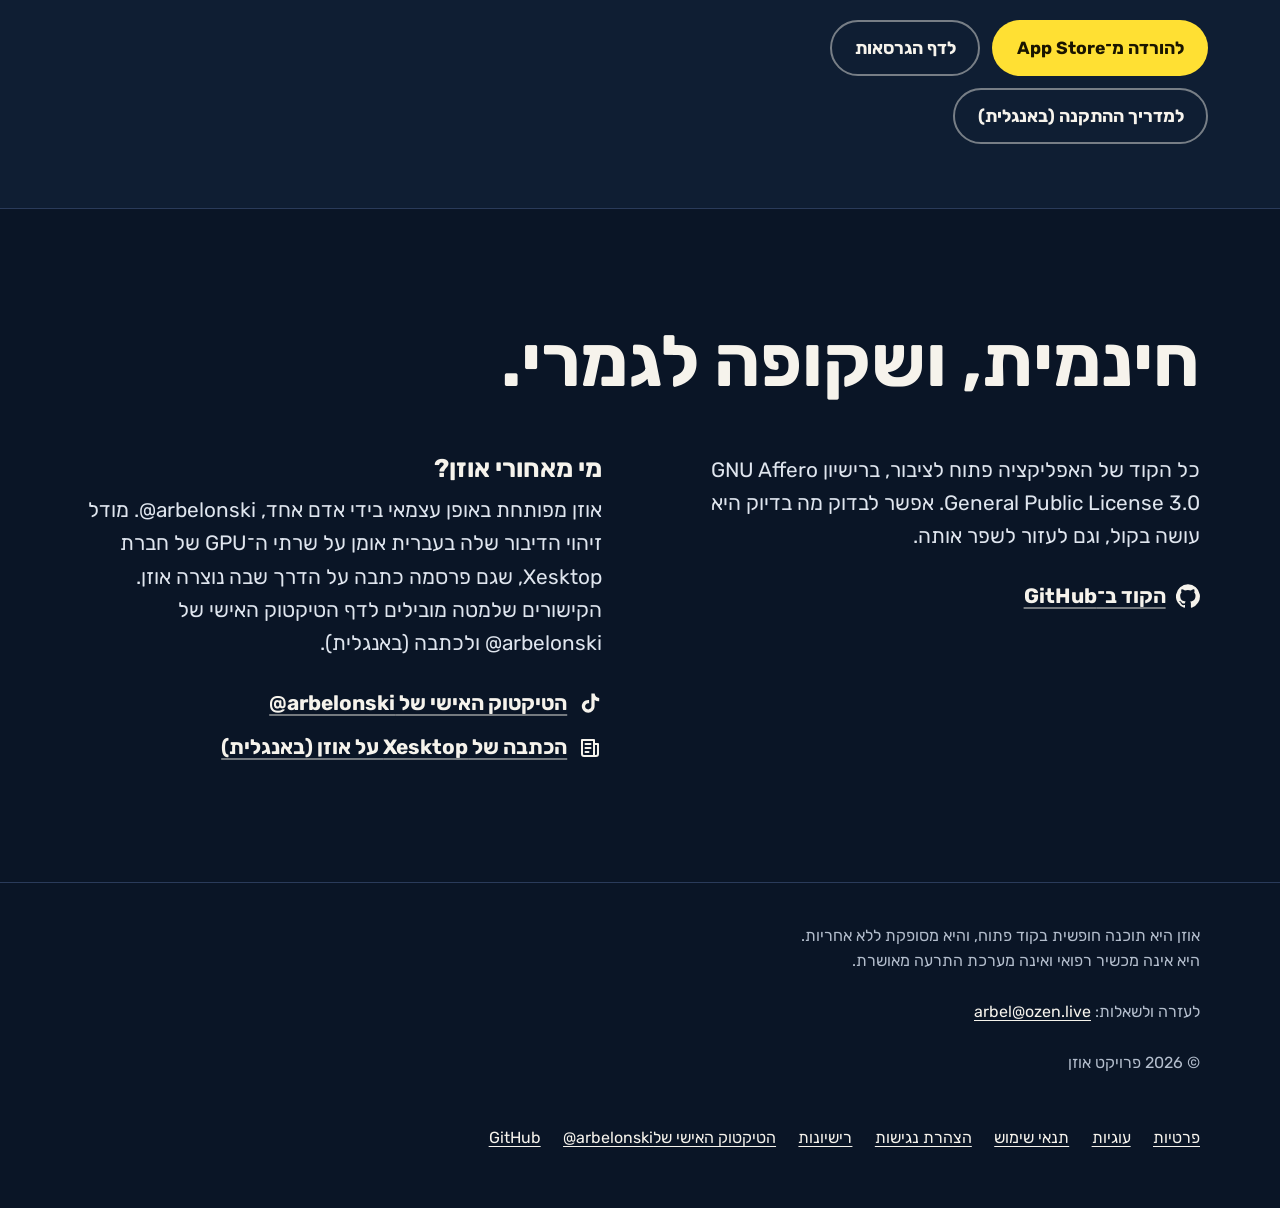
==== commit eb093998: "Share cards: the phone says breakfast, and the Hebrew card shows the Hebrew phone" ====
--- a/he/index.html
+++ b/he/index.html
@@ -35,11 +35,11 @@
 <link rel="modulepreload" href="../vendor/three.module.min.js">
 <link rel="modulepreload" href="../vendor/GLTFLoader.js">
 <link rel="modulepreload" href="../vendor/BufferGeometryUtils.js">
-<link rel="preload" href="../models/poster-he.webp?v=202611092212" as="image" media="not all and (min-aspect-ratio: 1/1) and (min-width: 37.5rem)" fetchpriority="high">
-<link rel="preload" href="../models/back-colour.jpg?v=202611092212" as="image" crossorigin>
-<link rel="preload" href="../models/back-rough.png?v=202611092212" as="image" crossorigin>
-<link rel="stylesheet" href="../css/site.css?v=202611092212">
-<script type="module" src="../js/stage.js?v=202611092212"></script>
+<link rel="preload" href="../models/poster-he.webp?v=202611092347" as="image" media="not all and (min-aspect-ratio: 1/1) and (min-width: 37.5rem)" fetchpriority="high">
+<link rel="preload" href="../models/back-colour.jpg?v=202611092347" as="image" crossorigin>
+<link rel="preload" href="../models/back-rough.png?v=202611092347" as="image" crossorigin>
+<link rel="stylesheet" href="../css/site.css?v=202611092347">
+<script type="module" src="../js/stage.js?v=202611092347"></script>
 </head>
 <body>
 <a class="skip-link" href="#main">דילוג לתוכן</a>
